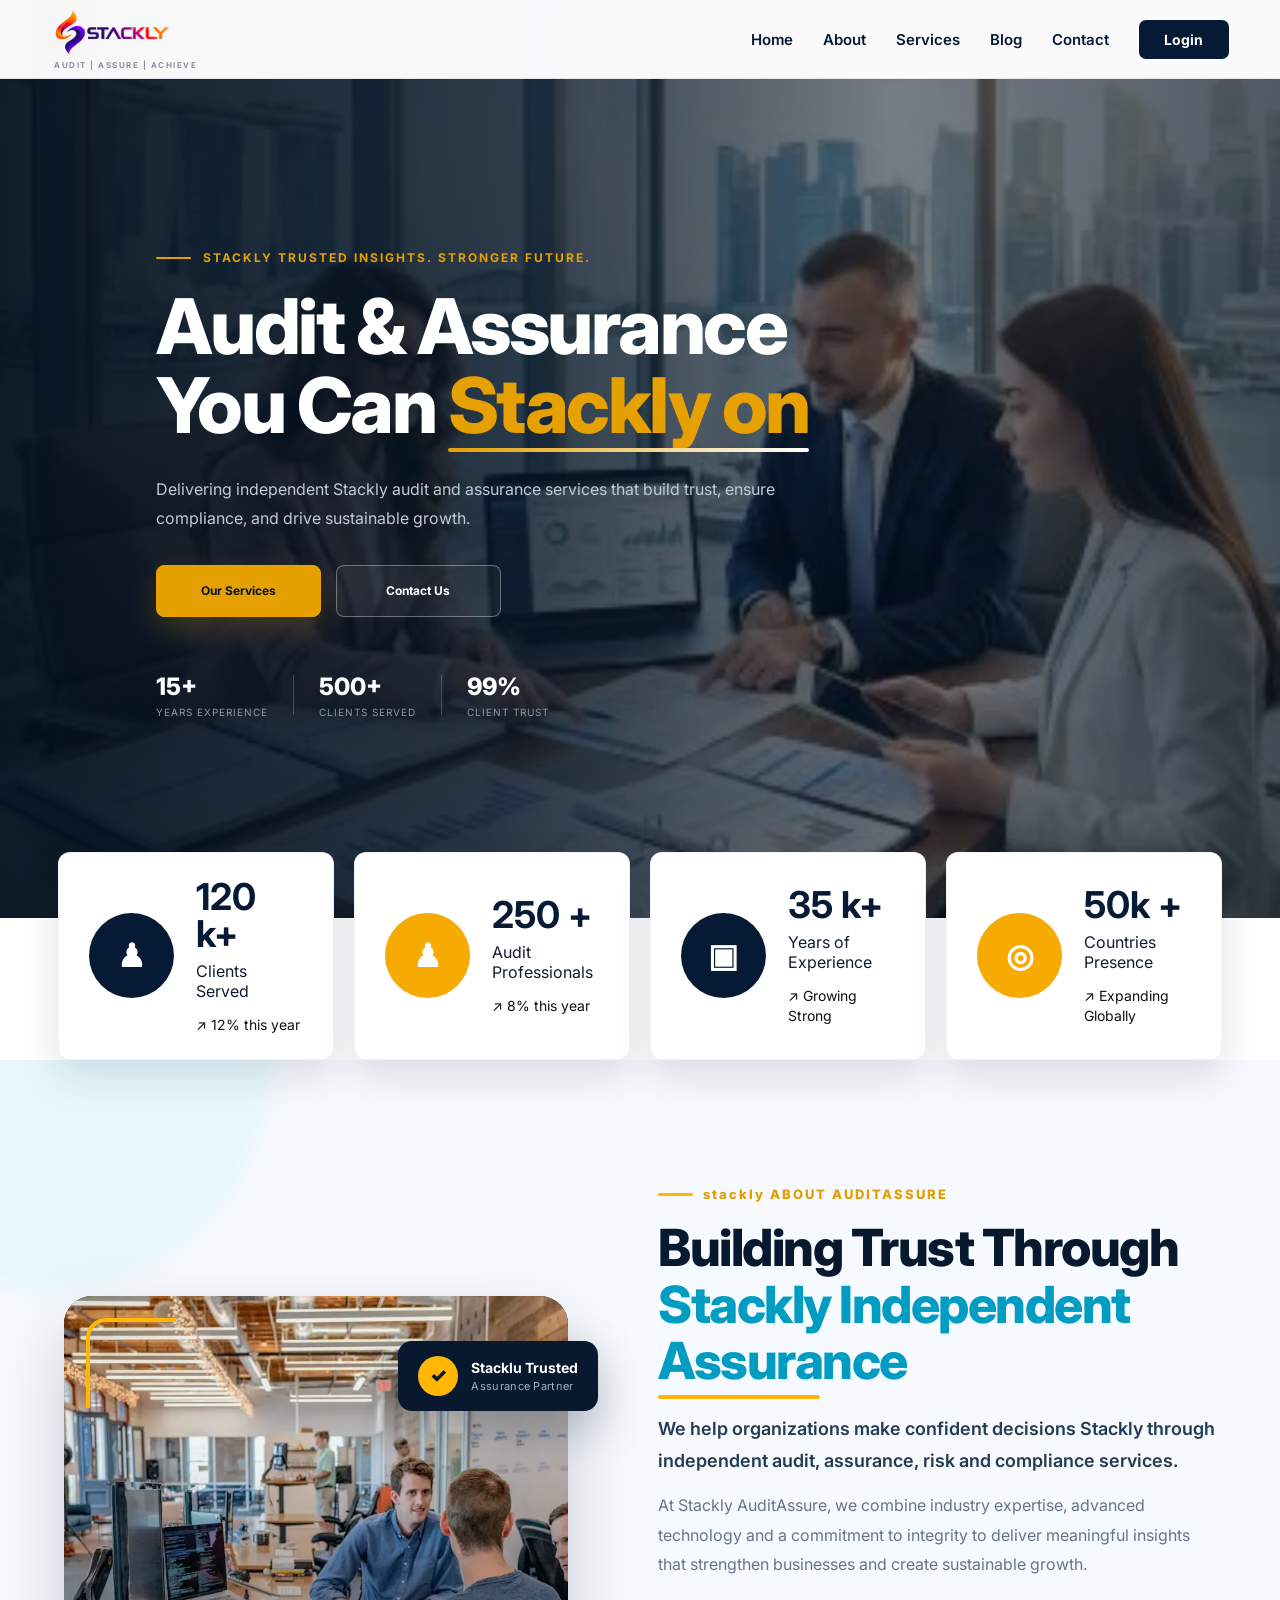
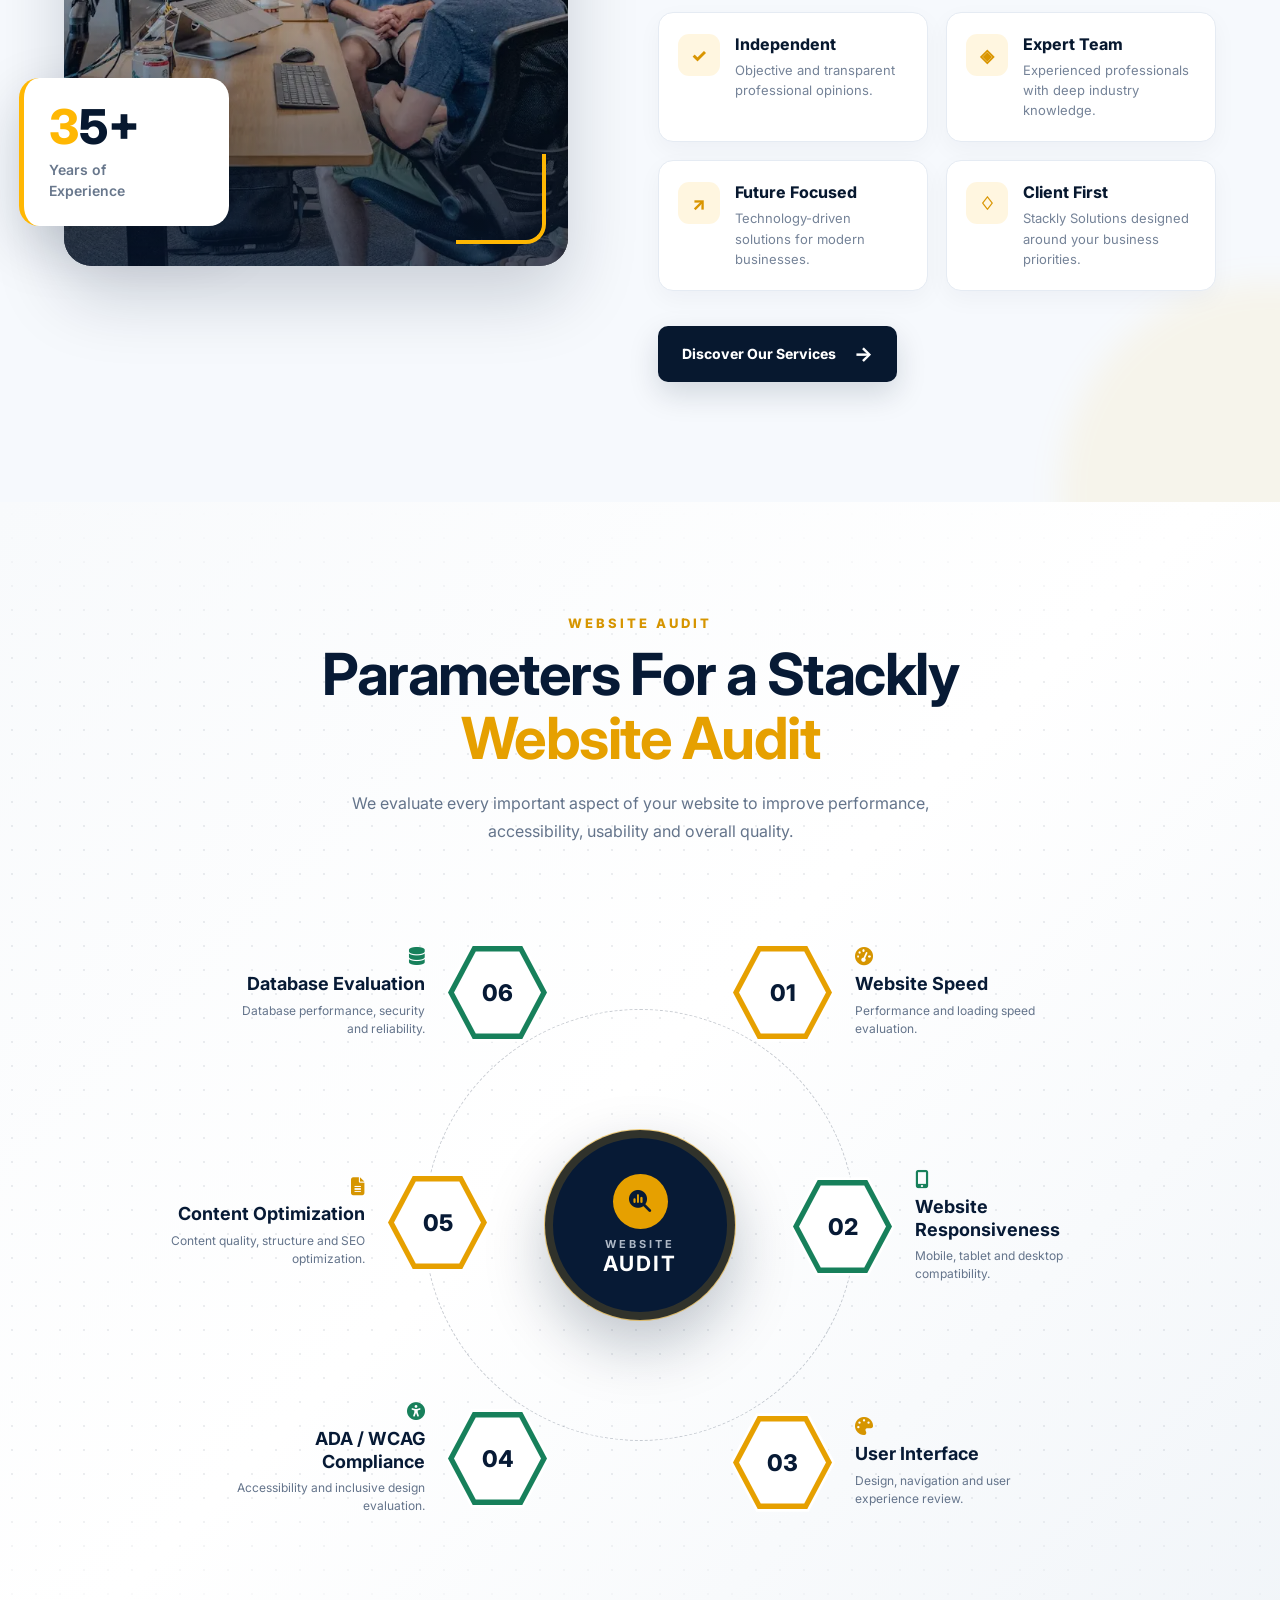
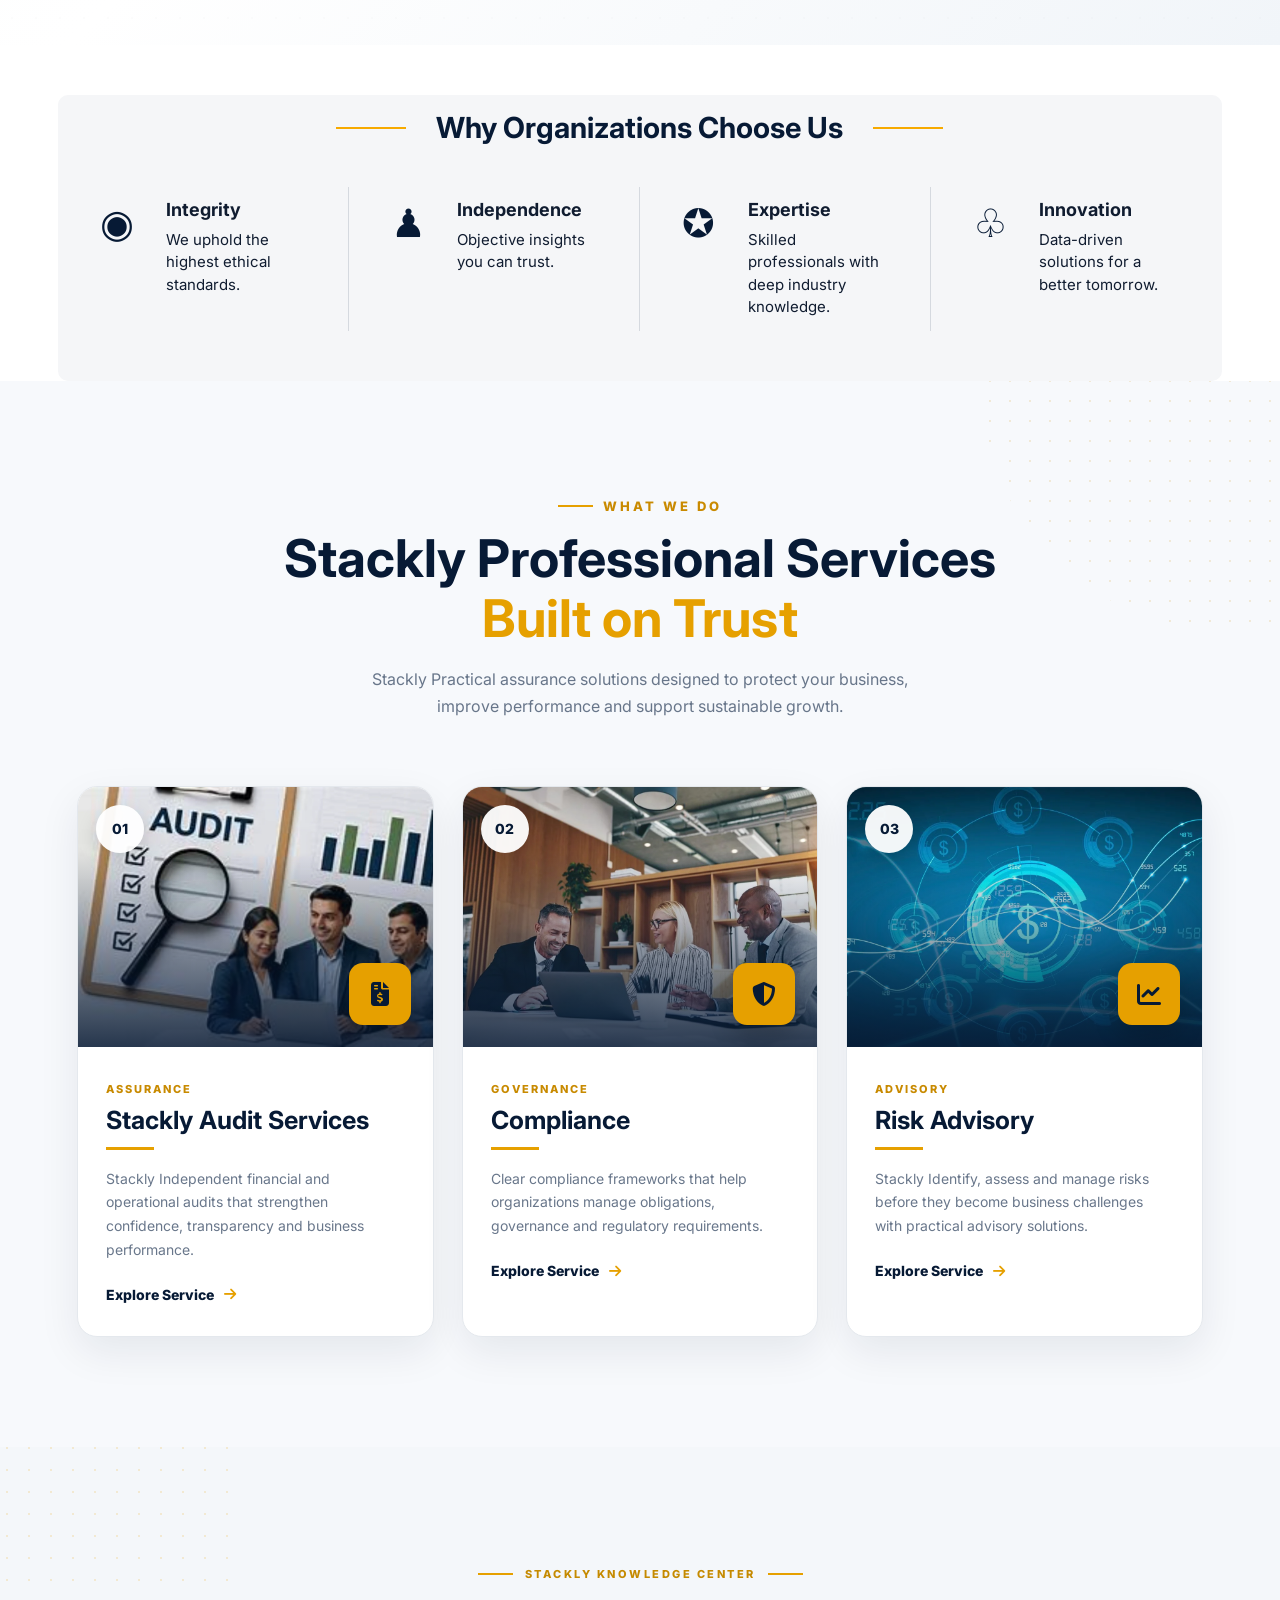
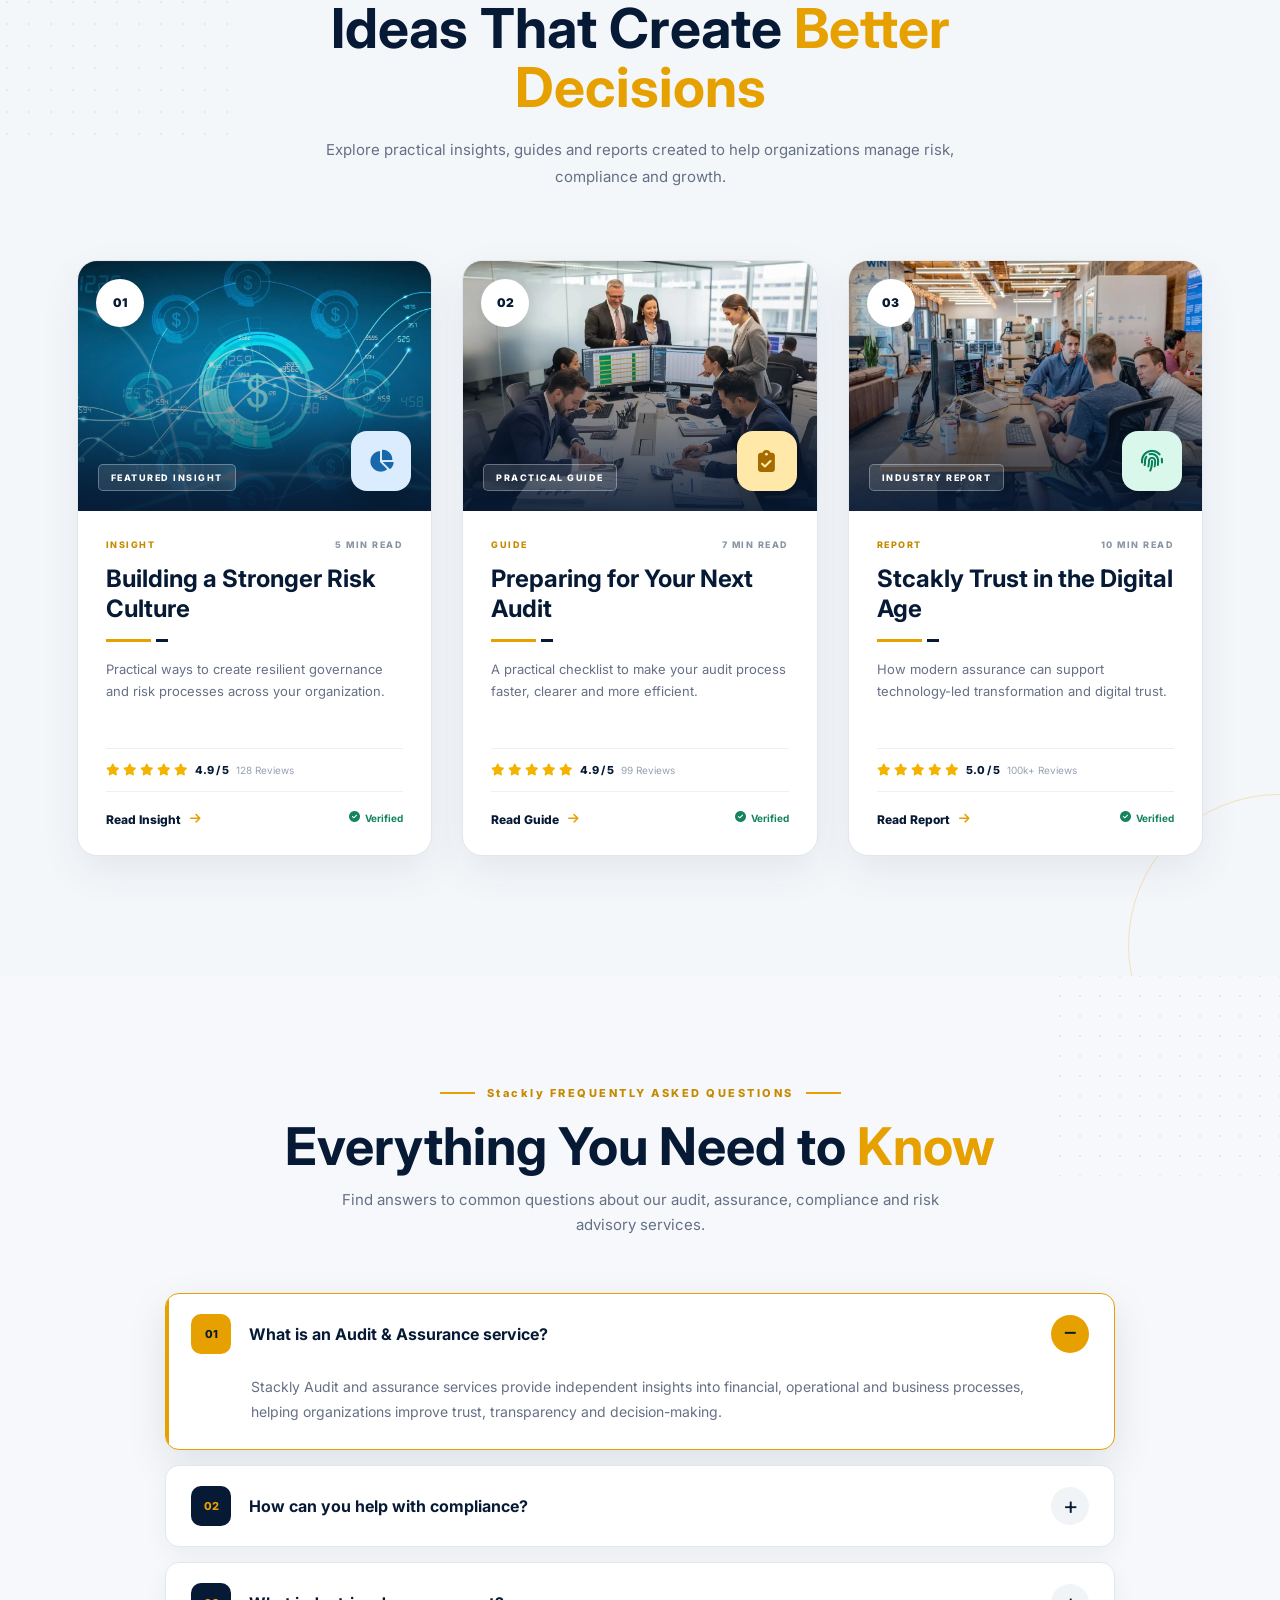
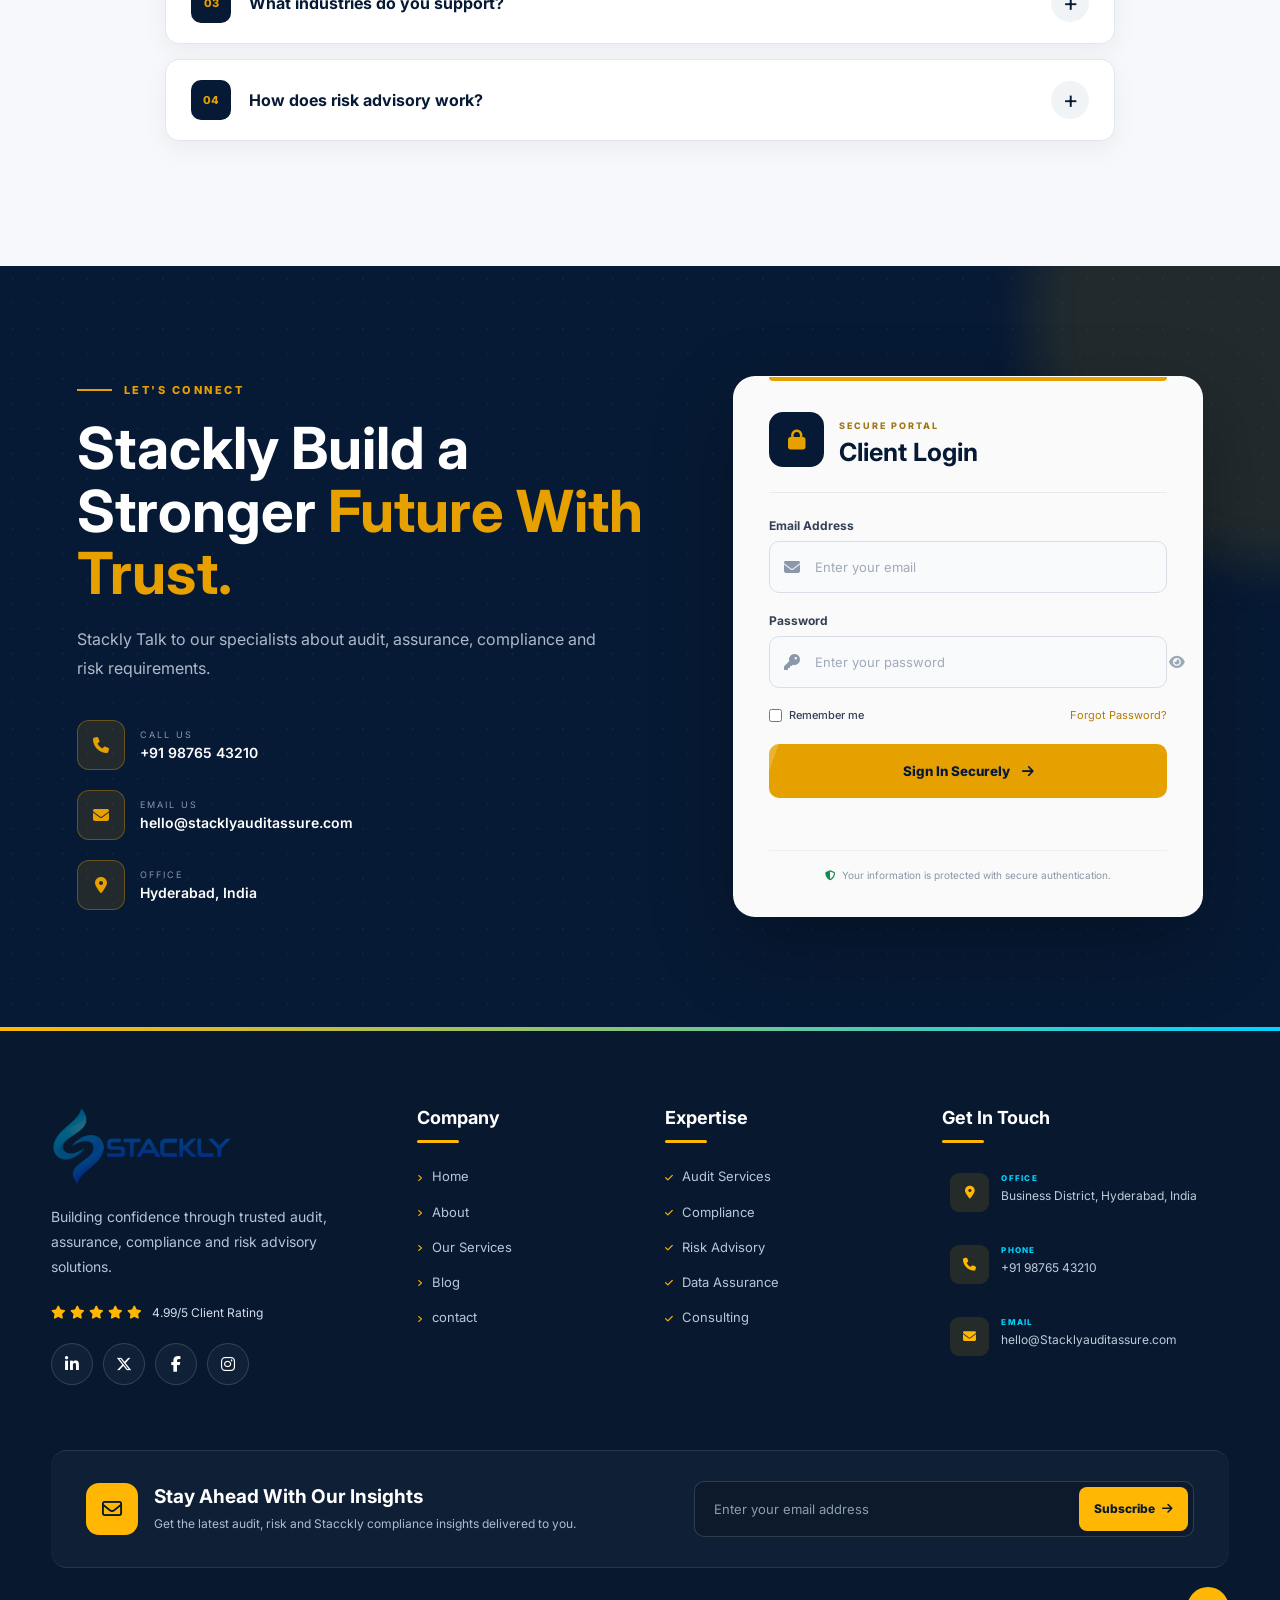
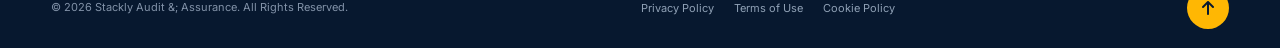
==== index.html @ 007d233b "Add files via upload" ====
<!DOCTYPE html>
<html lang="en">
<head>
    <meta charset="UTF-8">
    <meta name="viewport" content="width=device-width, initial-scale=1.0">

    <title>AuditAssure | Contact Us</title>

    <meta
        name="description"
        content="Contact AuditAssure for professional audit and assurance services."
    >

    <!-- Google Font -->
    <link
        href="https://fonts.googleapis.com/css2?family=Inter:wght@400;500;600;700;800&display=swap"
        rel="stylesheet"
    >

    <!-- Font Awesome -->
    <link
        rel="stylesheet"
        href="https://cdnjs.cloudflare.com/ajax/libs/font-awesome/6.5.2/css/all.min.css"
    >

    <!-- CSS -->
    <link rel="stylesheet" href="css/style.css">
</head>

<body>

<!-- =====================================================
     PRELOADER
====================================================== -->

<div class="preloader" id="preloader">

    <div class="loader-wrapper">

        <div class="loader-shield">

            <img
                src="./assets/img-19.webp"
                alt="AuditAssure Logo"
            >

        </div>

        <div class="loader-brand">
            Audit<span>Assure</span>
        </div>

        <div class="loader-line">
            <span></span>
        </div>

    </div>

</div>


<!-- =====================================================
     HEADER
====================================================== -->

<header class="header" id="header">

    <div class="header-container">

        <!-- LOGO -->

        <a href="index.html" class="brand">

            <img
                class="brand-logo"
                src="./assets/img-19.webp"
                alt=""
            >

            <span class="brand-tagline">
                AUDIT | ASSURE | ACHIEVE
            </span>

        </a>


        <!-- DESKTOP / MOBILE NAV -->

        <nav class="nav" id="mainNav">

            <a href="index.html" class="nav-link">
                Home
            </a>

            <a href="about.html" class="nav-link">
                About
            </a>

            <a href="services.html" class="nav-link">
                Services
            </a>

            <a href="blog.html" class="nav-link">
                Blog
            </a>

            <a href="contact.html" class="nav-link ">
                Contact
            </a>

            <a href="login.html" class="nav-btn">
                Login
            </a>

        </nav>


        <!-- MOBILE MENU BUTTON -->

        <button
            type="button"
            class="menu-btn"
            id="menuBtn"
            aria-label="Open navigation menu"
            aria-expanded="false"
        >

            <span class="menu-icon">

                <span></span>
                <span></span>
                <span></span>

            </span>

        </button>

    </div>

</header>


  <!-- =====================================================
       MAIN
  ====================================================== -->
  <main>

<!-- ===================================================
     HERO SECTION
==================================================== -->
<section class="hero" id="home">

    <!-- BACKGROUND IMAGE -->
    <img
        src="assets/img-1.webp"
        alt=""
        class="hero-background"
    >

    <!-- DARK OVERLAY -->
    <div class="hero-overlay"></div>


    <!-- HERO CONTENT -->
    <div class="hero-content reveal">

        <p class="eyebrow">
            <span class="eyebrow-line"></span>
            Stackly Trusted Insights. Stronger Future.
        </p>


        <h1>
            Audit & Assurance
            <br>
            You Can
            <span>Stackly on</span>
        </h1>


        <p class="hero-copy">
            Delivering independent Stackly audit and assurance
            services that build trust, ensure compliance,
            and drive sustainable growth.
        </p>


        <!-- BUTTONS -->
        <div class="hero-buttons">

            <a href="404.html" class="btn btn-primary">
                <span>Our Services</span>
            </a>

            <a href="404.html" class="btn btn-outline">
                <span>Contact Us</span>
            </a>

        </div>


        <!-- TRUST INFO -->
        <div class="hero-trust">

            <div class="trust-item">
                <strong>15+</strong>
                <span>Years Experience</span>
            </div>

            <div class="trust-divider"></div>

            <div class="trust-item">
                <strong>500+</strong>
                <span>Clients Served</span>
            </div>

            <div class="trust-divider"></div>

            <div class="trust-item">
                <strong>99%</strong>
                <span>Client Trust</span>
            </div>

        </div>

    </div>


    <!-- SCROLL -->
    <a
        href="404.html"
        class="hero-scroll"
        aria-label="Scroll to services"
    >
        <span></span>
        <small>SCROLL</small>
    </a>

</section>

    <!-- ===================================================
         STATS SECTION
    ==================================================== -->
    <section class="stats-wrap">

      <div class="stats-grid">


        <!-- CLIENTS -->
        <article class="stat-card reveal">

          <div class="stat-icon navy">
            ♟
          </div>

          <div>

            <h3>
              <span
                class="counter"
                data-target="120"
              >
                0
              </span>
              k+
            </h3>

            <p>
              Clients Served
            </p>

            <small>
              ↗ 12% this year
            </small>

          </div>

        </article>


        <!-- PROFESSIONALS -->
        <article class="stat-card reveal">

          <div class="stat-icon gold">
            ♟
          </div>

          <div>

            <h3>
              <span
                class="counter"
                data-target="250"
              >
               k+
              </span>
              +
            </h3>

            <p>
              Audit Professionals
            </p>

            <small>
              ↗ 8% this year
            </small>

          </div>

        </article>


        <!-- EXPERIENCE -->
        <article class="stat-card reveal">

          <div class="stat-icon navy">
            ▣
          </div>

          <div>

            <h3>
              <span
                class="counter"
                data-target="35"
              >
                0
              </span>
              k+
            </h3>

            <p>
              Years of Experience
            </p>

            <small>
              ↗ Growing Strong
            </small>

          </div>

        </article>


        <!-- COUNTRIES -->
        <article class="stat-card reveal">

          <div class="stat-icon gold">
            ◎
          </div>

          <div>

            <h3>
              <span
                class="counter"
                data-target="20k"
              >
                50k
              </span>
              +
            </h3>

            <p>
              Countries Presence
            </p>

            <small>
              ↗ Expanding Globally
            </small>

          </div>

        </article>

      </div>

    </section>


<!-- =====================================================
     ABOUT AUDITASSURE
====================================================== -->

<section class="about-section" id="about">

    <div class="about-container">

        <!-- LEFT IMAGE / VISUAL -->
        <div class="about-visual reveal-left">

            <div class="about-image-box">

                <img
                    src="./assets/img-18.webp"
                    alt="Audit and Assurance professionals"
                >

                <div class="about-image-overlay"></div>

                <span class="image-corner image-corner-one"></span>
                <span class="image-corner image-corner-two"></span>

            </div>

            <!-- EXPERIENCE CARD -->
            <div class="experience-card">

                <strong>
                    <span
                        class="counter"
                        data-target="35"
                    >0</span>+
                </strong>

                <span>
                    Years of<br>
                    Experience
                </span>

            </div>

            <!-- TRUST BADGE -->
            <div class="trust-badge">

                <span class="check-icon">✓</span>

                <div>
                    <strong>Stacklu Trusted</strong>

                    <small>
                        Assurance Partner
                    </small>
                </div>

            </div>

        </div>


        <!-- RIGHT CONTENT -->
        <div class="about-content reveal-right">

            <span class="about-label">
                 stackly ABOUT AUDITASSURE
            </span>

            <h2>
                Building Trust Through
                <span> Stackly
                    Independent Assurance</span>
            </h2>

            <p class="about-intro">
                We help organizations make confident decisions Stackly
                through independent audit, assurance, risk and
                compliance services.
            </p>

            <p>
                At Stackly AuditAssure, we combine industry expertise,
                advanced technology and a commitment to integrity
                to deliver meaningful insights that strengthen
                businesses and create sustainable growth.
            </p>


            <!-- FEATURES -->
            <div class="about-features">

                <div class="about-feature">

                    <div class="feature-icon">
                        ✓
                    </div>

                    <div>
                        <h3>Independent</h3>

                        <p>
                            Objective and transparent
                            professional opinions.
                        </p>
                    </div>

                </div>


                <div class="about-feature">

                    <div class="feature-icon">
                        ◈
                    </div>

                    <div>
                        <h3>Expert Team</h3>

                        <p>
                            Experienced professionals with
                            deep industry knowledge.
                        </p>
                    </div>

                </div>


                <div class="about-feature">

                    <div class="feature-icon">
                        ↗
                    </div>

                    <div>
                        <h3>Future Focused</h3>

                        <p>
                            Technology-driven solutions for
                            modern businesses.
                        </p>
                    </div>

                </div>


                <div class="about-feature">

                    <div class="feature-icon">
                        ♢
                    </div>

                    <div>
                        <h3>Client First</h3>

                        <p>
                             Stackly Solutions designed around your
                            business priorities.
                        </p>
                    </div>

                </div>

            </div>


            <!-- BUTTON -->
            <a
                href="404.html"
                class="about-btn"
            >
                Discover Our Services

                <span>→</span>
            </a>

        </div>

    </div>

</section>
<!-- =====================================================
     WEBSITE AUDIT PARAMETERS
===================================================== -->

<section class="audit-parameters" id="audit-parameters">

    <!-- Dot Background -->
    <div class="dot-background"></div>

    <div class="audit-container">

        <!-- SECTION TITLE -->
        <div class="audit-heading">
            <span>WEBSITE AUDIT</span>

            <h2>
                Parameters For a Stackly
                <strong>Website Audit</strong>
            </h2>

            <p>
                We evaluate every important aspect of your
                website to improve performance, accessibility,
                usability and overall quality.
            </p>
        </div>


        <!-- AUDIT DIAGRAM -->
        <div class="audit-diagram">

            <!-- CENTER -->
            <div class="audit-center">

                <div class="center-icon">
                    <i class="fa-solid fa-magnifying-glass-chart"></i>
                </div>

                <span>WEBSITE</span>
                <strong>AUDIT</strong>

            </div>


            <!-- 01 -->
            <div class="audit-item item-1">

                <div class="hex-card">
                    <span>01</span>
                </div>

                <div class="audit-text">
                    <i class="fa-solid fa-gauge-high"></i>

                    <h3>Website Speed</h3>

                    <p>
                        Performance and loading
                        speed evaluation.
                    </p>
                </div>

            </div>


            <!-- 02 -->
            <div class="audit-item item-2">

                <div class="hex-card">
                    <span>02</span>
                </div>

                <div class="audit-text">
                    <i class="fa-solid fa-mobile-screen-button"></i>

                    <h3>Website Responsiveness</h3>

                    <p>
                        Mobile, tablet and desktop
                        compatibility.
                    </p>
                </div>

            </div>


            <!-- 03 -->
            <div class="audit-item item-3">

                <div class="hex-card">
                    <span>03</span>
                </div>

                <div class="audit-text">
                    <i class="fa-solid fa-palette"></i>

                    <h3>User Interface</h3>

                    <p>
                        Design, navigation and
                        user experience review.
                    </p>
                </div>

            </div>


            <!-- 04 -->
            <div class="audit-item item-4">

                <div class="hex-card">
                    <span>04</span>
                </div>

                <div class="audit-text">
                    <i class="fa-solid fa-universal-access"></i>

                    <h3>ADA / WCAG Compliance</h3>

                    <p>
                        Accessibility and inclusive
                        design evaluation.
                    </p>
                </div>

            </div>


            <!-- 05 -->
            <div class="audit-item item-5">

                <div class="hex-card">
                    <span>05</span>
                </div>

                <div class="audit-text">
                    <i class="fa-solid fa-file-lines"></i>

                    <h3>Content Optimization</h3>

                    <p>
                        Content quality, structure
                        and SEO optimization.
                    </p>
                </div>

            </div>


            <!-- 06 -->
            <div class="audit-item item-6">

                <div class="hex-card">
                    <span>06</span>
                </div>

                <div class="audit-text">
                    <i class="fa-solid fa-database"></i>

                    <h3>Database Evaluation</h3>

                    <p>
                        Database performance,
                        security and reliability.
                    </p>
                </div>

            </div>

        </div>

    </div>

</section>


    <!-- ===================================================
         WHY CHOOSE US
    ==================================================== -->
    <section
      class="why-section"
      id="about"
    >

      <div class="section-heading reveal">

        <span></span>

        <h2>
          Why Organizations Choose Us
        </h2>

        <span></span>

      </div>


      <div class="why-grid">


        <!-- INTEGRITY -->
        <article class="why-card reveal">

          <div class="why-icon">
            ◉
          </div>

          <div>

            <h3>
              Integrity
            </h3>

            <p>
              We uphold the highest ethical standards.
            </p>

          </div>

        </article>


        <!-- INDEPENDENCE -->
        <article class="why-card reveal">

          <div class="why-icon">
            ♟
          </div>

          <div>

            <h3>
              Independence
            </h3>

            <p>
              Objective insights you can trust.
            </p>

          </div>

        </article>


        <!-- EXPERTISE -->
        <article class="why-card reveal">

          <div class="why-icon">
            ✪
          </div>

          <div>

            <h3>
              Expertise
            </h3>

            <p>
              Skilled professionals with deep
              industry knowledge.
            </p>

          </div>

        </article>


        <!-- INNOVATION -->
        <article class="why-card reveal">

          <div class="why-icon">
            ♧
          </div>

          <div>

            <h3>
              Innovation
            </h3>

            <p>
              Data-driven solutions for a better tomorrow.
            </p>

          </div>

        </article>

      </div>

    </section>

<!-- ===================================================
     SERVICES
==================================================== -->

<section class="services-section" id="services">

    <div class="section-title reveal">

        <p class="eyebrow dark">
            <span></span> WHAT WE DO
        </p>

        <h2>
           Stackly Professional Services
            <strong>Built on Trust</strong>
        </h2>

        <p>
             Stackly Practical assurance solutions designed to
            protect your business, improve performance
            and support sustainable growth.
        </p>

    </div>


    <!-- SERVICE CARDS -->

    <div class="service-grid">


        <!-- =========================================
             SERVICE 01
        ========================================== -->

        <article class="service-card service-card-one reveal">

            <div class="service-image">

                <img
                    src="./assets/img-12.webp"
                    alt="Audit Services"
                >

                <div class="service-overlay"></div>

                <span class="service-number">
                    01
                </span>

                <div class="service-icon">
                    <i class="fa-solid fa-file-invoice-dollar"></i>
                </div>

            </div>


            <div class="service-content">

                <span class="service-label">
                    ASSURANCE
                </span>

                <h3>
                    Stackly Audit Services
                </h3>

                <div class="gold-line"></div>

                <p>
                     Stackly Independent financial and operational
                    audits that strengthen confidence,
                    transparency and business performance.
                </p>

                <a href="404.html" class="service-link">
                    Explore Service
                    <i class="fa-solid fa-arrow-right"></i>
                </a>

            </div>

        </article>



        <!-- =========================================
             SERVICE 02
        ========================================== -->

        <article class="service-card service-card-two reveal">

            <div class="service-image">

                <img
                    src="./assets/img-9.webp"
                    alt="Compliance Services"
                >

                <div class="service-overlay"></div>

                <span class="service-number">
                    02
                </span>

                <div class="service-icon">
                    <i class="fa-solid fa-shield-halved"></i>
                </div>

            </div>


            <div class="service-content">

                <span class="service-label">
                    GOVERNANCE
                </span>

                <h3>
                    Compliance
                </h3>

                <div class="gold-line"></div>

                <p>
                    Clear compliance frameworks that help
                    organizations manage obligations,
                    governance and regulatory requirements.
                </p>

                <a href="404.html" class="service-link">
                    Explore Service
                    <i class="fa-solid fa-arrow-right"></i>
                </a>

            </div>

        </article>



        <!-- =========================================
             SERVICE 03
        ========================================== -->

        <article class="service-card service-card-three reveal">

            <div class="service-image">

                <img
                    src="./assets/img-10.webp"
                    alt="Risk Advisory"
                >

                <div class="service-overlay"></div>

                <span class="service-number">
                    03
                </span>

                <div class="service-icon">
                    <i class="fa-solid fa-chart-line"></i>
                </div>

            </div>


            <div class="service-content">

                <span class="service-label">
                    ADVISORY
                </span>

                <h3>
                    Risk Advisory
                </h3>

                <div class="gold-line"></div>

                <p>
                     Stackly Identify, assess and manage risks before
                    they become business challenges with
                    practical advisory solutions.
                </p>

                <a href="404.html" class="service-link">
                    Explore Service
                    <i class="fa-solid fa-arrow-right"></i>
                </a>

            </div>

        </article>

    </div>

</section>


<!-- ===================================================
     RESOURCES / INSIGHTS
==================================================== -->

<section class="resources-modern" id="resources">

    <!-- SECTION HEADING -->

    <div class="resources-heading reveal">

        <div class="heading-label">
            <span></span>
            STACKLY KNOWLEDGE CENTER
            <span></span>
        </div>

        <h2>
            Ideas That Create
            <strong>Better Decisions</strong>
        </h2>

        <p>
            Explore practical insights, guides and reports
            created to help organizations manage risk,
            compliance and growth.
        </p>

    </div>


    <!-- =================================================
         RESOURCE CARDS
    ================================================= -->

    <div class="resource-modern-grid">


        <!-- =================================================
             CARD 01
        ================================================= -->

        <article class="resource-modern-card resource-card-one reveal">

            <div class="resource-image">

                <img
                    src="./assets/img-10.webp"
                    alt="Risk Culture"
                >

                <div class="resource-overlay"></div>

                <div class="resource-number">
                    01
                </div>

                <div class="resource-icon icon-blue">
                    <i class="fa-solid fa-chart-pie"></i>
                </div>

                <div class="image-label">
                    FEATURED INSIGHT
                </div>

            </div>


            <div class="resource-body">

                <div class="resource-meta">

                    <span class="resource-type">
                        INSIGHT
                    </span>

                    <span>
                        5 MIN READ
                    </span>

                </div>


                <h3>
                    Building a Stronger
                    Risk Culture
                </h3>


                <div class="resource-line"></div>


                <p>
                    Practical ways to create resilient
                    governance and risk processes
                    across your organization.
                </p>


                <!-- REVIEW -->

                <div class="resource-review">

                    <div class="stars">

                        <i class="fa-solid fa-star"></i>
                        <i class="fa-solid fa-star"></i>
                        <i class="fa-solid fa-star"></i>
                        <i class="fa-solid fa-star"></i>
                        <i class="fa-solid fa-star"></i>

                    </div>

                    <span>
                        4.9 / 5
                    </span>

                    <small>
                        128 Reviews
                    </small>

                </div>


                <div class="resource-footer">

                    <a href="404.html">
                        Read Insight

                        <i class="fa-solid fa-arrow-right"></i>
                    </a>

                    <span class="verified">
                        <i class="fa-solid fa-circle-check"></i>
                        Verified
                    </span>

                </div>

            </div>

        </article>



        <!-- =================================================
             CARD 02
        ================================================= -->

        <article class="resource-modern-card resource-card-two reveal">

            <div class="resource-image">

                <img
                    src="./assets/img-11.webp"
                    alt="Preparing for Audit"
                >

                <div class="resource-overlay"></div>

                <div class="resource-number">
                    02
                </div>

                <div class="resource-icon icon-gold">
                    <i class="fa-solid fa-clipboard-check"></i>
                </div>

                <div class="image-label">
                    PRACTICAL GUIDE
                </div>

            </div>


            <div class="resource-body">

                <div class="resource-meta">

                    <span class="resource-type">
                        GUIDE
                    </span>

                    <span>
                        7 MIN READ
                    </span>

                </div>


                <h3>
                    Preparing for
                    Your Next Audit
                </h3>


                <div class="resource-line"></div>


                <p>
                    A practical checklist to make your
                    audit process faster, clearer and
                    more efficient.
                </p>


                <!-- REVIEW -->

                <div class="resource-review">

                    <div class="stars">

                        <i class="fa-solid fa-star"></i>
                        <i class="fa-solid fa-star"></i>
                        <i class="fa-solid fa-star"></i>
                        <i class="fa-solid fa-star"></i>
                        <i class="fa-solid fa-star"></i>

                    </div>

                    <span>
                        4.9 / 5
                    </span>

                    <small>
                        99 Reviews
                    </small>

                </div>


                <div class="resource-footer">

                    <a href="404.html">
                        Read Guide

                        <i class="fa-solid fa-arrow-right"></i>
                    </a>

                    <span class="verified">
                        <i class="fa-solid fa-circle-check"></i>
                        Verified
                    </span>

                </div>

            </div>

        </article>



        <!-- =================================================
             CARD 03
        ================================================= -->

        <article class="resource-modern-card resource-card-three reveal">

            <div class="resource-image">

                <img
                    src="./assets/img-18.webp"
                    alt="Digital Trust"
                >

                <div class="resource-overlay"></div>

                <div class="resource-number">
                    03
                </div>

                <div class="resource-icon icon-green">
                    <i class="fa-solid fa-fingerprint"></i>
                </div>

                <div class="image-label">
                    INDUSTRY REPORT
                </div>

            </div>


            <div class="resource-body">

                <div class="resource-meta">

                    <span class="resource-type">
                        REPORT
                    </span>

                    <span>
                        10 MIN READ
                    </span>

                </div>


                <h3>
                     Stcakly Trust in the
                    Digital Age
                </h3>


                <div class="resource-line"></div>


                <p>
                    How modern assurance can support
                    technology-led transformation and
                    digital trust.
                </p>


                <!-- REVIEW -->

                <div class="resource-review">

                    <div class="stars">

                        <i class="fa-solid fa-star"></i>
                        <i class="fa-solid fa-star"></i>
                        <i class="fa-solid fa-star"></i>
                        <i class="fa-solid fa-star"></i>
                        <i class="fa-solid fa-star"></i>

                    </div>

                    <span>
                        5.0 / 5
                    </span>

                    <small>
                        100k+ Reviews
                    </small>

                </div>


                <div class="resource-footer">

                    <a href="404.html">
                        Read Report

                        <i class="fa-solid fa-arrow-right"></i>
                    </a>

                    <span class="verified">
                        <i class="fa-solid fa-circle-check"></i>
                        Verified
                    </span>

                </div>

            </div>

        </article>


    </div>

</section>

<!-- =========================================
     FAQ / HEADING + -
========================================= -->

<section class="audit-faq" id="faq">

    <div class="faq-heading">

        <div class="heading-label">
            <span></span>
            Stackly  FREQUENTLY ASKED QUESTIONS
            <span></span>
        </div>

        <h2>
            Everything You Need to
            <strong>Know</strong>
        </h2>

        <p>
            Find answers to common questions about
            our audit, assurance, compliance and
            risk advisory services.
        </p>

    </div>


    <div class="faq-container">


        <!-- FAQ 01 -->

        <div class="faq-item active">

            <button class="faq-question">

                <div class="faq-title">

                    <span class="faq-number">
                        01
                    </span>

                    <span>
                        What is an Audit & Assurance service?
                    </span>

                </div>

                <span class="faq-icon">
                    −
                </span>

            </button>


            <div class="faq-answer">

                <p>
                     Stackly Audit and assurance services provide
                    independent insights into financial,
                    operational and business processes,
                    helping organizations improve trust,
                    transparency and decision-making.
                </p>

            </div>

        </div>



        <!-- FAQ 02 -->

        <div class="faq-item">

            <button class="faq-question">

                <div class="faq-title">

                    <span class="faq-number">
                        02
                    </span>

                    <span>
                        How can you help with compliance?
                    </span>

                </div>

                <span class="faq-icon">
                    +
                </span>

            </button>


            <div class="faq-answer">

                <p>
                    We help organizations understand
                    regulatory requirements, identify
                    compliance gaps and establish practical
                    frameworks to manage obligations.
                </p>

            </div>

        </div>



        <!-- FAQ 03 -->

        <div class="faq-item">

            <button class="faq-question">

                <div class="faq-title">

                    <span class="faq-number">
                        03
                    </span>

                    <span>
                        What industries do you support?
                    </span>

                </div>

                <span class="faq-icon">
                    +
                </span>

            </button>


            <div class="faq-answer">

                <p>
                    Our experience covers banking,
                    technology, healthcare, manufacturing,
                    retail, energy and other growing
                    business sectors.
                </p>

            </div>

        </div>



        <!-- FAQ 04 -->

        <div class="faq-item">

            <button class="faq-question">

                <div class="faq-title">

                    <span class="faq-number">
                        04
                    </span>

                    <span>
                        How does risk advisory work?
                    </span>

                </div>

                <span class="faq-icon">
                    +
                </span>

            </button>


            <div class="faq-answer">

                <p>
                    Stackly  We identify potential risks, evaluate
                    their impact and recommend practical
                    controls and strategies to help your
                    organization manage them effectively.
                </p>

            </div>

        </div>


    </div>

</section>


<!-- ===================================================
     CONTACT + LOGIN
==================================================== -->

<section class="trust-contact" id="contact">

    <div class="contact-background"></div>

    <div class="contact-wrapper">


        <!-- =========================================
             LEFT CONTACT COLUMN
        ========================================== -->

        <div class="contact-column reveal">

            <div class="heading-label light">
                <span></span>
                LET'S CONNECT
            </div>

            <h2>
               Stackly  Build a Stronger
                <strong>Future With Trust.</strong>
            </h2>

            <p>
                 Stackly Talk to our specialists about audit,
                assurance, compliance and risk
                requirements.
            </p>


            <!-- CONTACT INFO -->

            <div class="contact-details">


                <div class="contact-detail">

                    <div class="detail-icon">
                        <i class="fa-solid fa-phone"></i>
                    </div>

                    <div>
                        <small>CALL US</small>
                        <h4>+91 98765 43210</h4>
                    </div>

                </div>


                <div class="contact-detail">

                    <div class="detail-icon">
                        <i class="fa-solid fa-envelope"></i>
                    </div>

                    <div>
                        <small>EMAIL US</small>
                        <h4>hello@stacklyauditassure.com</h4>
                    </div>

                </div>


                <div class="contact-detail">

                    <div class="detail-icon">
                        <i class="fa-solid fa-location-dot"></i>
                    </div>

                    <div>
                        <small>OFFICE</small>
                        <h4>Hyderabad, India</h4>
                    </div>

                </div>

            </div>

        </div>



        <!-- =========================================
             LOGIN COLUMN
        ========================================== -->

        <div class="login-column reveal">

            <div class="login-top">

                <div class="secure-icon">
                    <i class="fa-solid fa-lock"></i>
                </div>

                <div>
                    <span>SECURE PORTAL</span>

                    <h3>
                        Client Login
                    </h3>
                </div>

            </div>


            <div class="login-line"></div>


            <form id="loginForm"
                  class="modern-login-form">


                <label>
                    Email Address
                </label>

                <div class="input-box">

                    <i class="fa-solid fa-envelope"></i>

                    <input
                        type="email"
                        id="email"
                        placeholder="Enter your email"
                        required
                    >

                </div>


                <label>
                    Password
                </label>
                    <div class="input-box">

    <i class="fa-solid fa-key"></i>

    <input
        type="password"
        id="password"
        name="password"
        placeholder="Enter your password"
        required
    >

    <button
        type="button"
        class="password-toggle"
        id="passwordToggle"
        aria-label="Show password"
    >
        <i class="fa-solid fa-eye"></i>
    </button>

                </div>


                <div class="login-options">

                    <label class="remember">

                        <input
                            type="checkbox"
                        >

                        <span>
                            Remember me
                        </span>

                    </label>

                    <a href="404.html">
                        Forgot Password?
                    </a>

                </div>
<button
    type="button"
    class="login-submit"
    onclick="window.location.href='404.html'"
>
    <span>
        Sign In Securely
    </span>

    <i class="fa-solid fa-arrow-right"></i>
</button>


                <p
                    id="loginMessage"
                    class="login-message"
                ></p>


            </form>


            <div class="login-security">

                <i class="fa-solid fa-shield-halved"></i>

                Your information is protected
                with secure authentication.

            </div>

        </div>

    </div>

</section>

  </main>
  

<!-- =====================================================
     PROFESSIONAL FOOTER
===================================================== -->

<footer class="audit-footer">

    <!-- Animated Top Line -->
    <div class="footer-top-line"></div>


    <!-- =================================================
         MAIN FOOTER
    ================================================= -->

    <div class="footer-container">


        <!-- =================================================
             BRAND COLUMN
        ================================================= -->

        <div class="footer-brand">

               <a href="index.html" class="brand">

        <img
            class="brand-logo"
            src="./assets/img-20.webp"
            alt="AuditAssure Logo"
        >

    </a>


            <p>
                Building confidence through trusted audit,
                assurance, compliance and risk advisory
                solutions.
            </p>


            <!-- Rating -->

            <div class="footer-rating">

                <div class="footer-stars">

                    <i class="fa-solid fa-star"></i>
                    <i class="fa-solid fa-star"></i>
                    <i class="fa-solid fa-star"></i>
                    <i class="fa-solid fa-star"></i>
                    <i class="fa-solid fa-star"></i>

                </div>

                <span>
                    4.99/5 Client Rating
                </span>

            </div>


            <!-- Social Icons -->

            <div class="footer-social">

                <a href="404.html" aria-label="LinkedIn">
                    <i class="fa-brands fa-linkedin-in"></i>
                </a>

                <a href="404.html" aria-label="X">
                    <i class="fa-brands fa-x-twitter"></i>
                </a>

                <a href="404.html" aria-label="Facebook">
                    <i class="fa-brands fa-facebook-f"></i>
                </a>

                <a href="404.html" aria-label="Instagram">
                    <i class="fa-brands fa-instagram"></i>
                </a>

            </div>

        </div>



        <!-- =================================================
             COMPANY
        ================================================= -->

        <div class="footer-column">

            <h2>
                Company
            </h2>

            <span class="footer-heading-line"></span>


            <ul>

                <li>
                    <a href="index.html">
                        <i class="fa-solid fa-angle-right"></i>
                        <span>Home</span>
                    </a>
                </li>

                <li>
                    <a href="about.html">
                        <i class="fa-solid fa-angle-right"></i>
                        <span>About </span>
                    </a>
                </li>

                <li>
                    <a href="services.html">
                        <i class="fa-solid fa-angle-right"></i>
                        <span>Our Services</span>
                    </a>
                </li>

                

                <li>
                    <a href="blog.html">
                        <i class="fa-solid fa-angle-right"></i>
                        <span>Blog</span>
                    </a>
                </li>

                 <li>
                    <a href="contact.html">
                        <i class="fa-solid fa-angle-right"></i>
                        <span>contact</span>
                    </a>
                </li>




            </ul>

        </div>



        <!-- =================================================
             EXPERTISE
        ================================================= -->

        <div class="footer-column">

            <h2>
                Expertise
            </h2>

            <span class="footer-heading-line"></span>


            <ul>

                <li>
                    <a href="services.html#audit">
                        <i class="fa-solid fa-check"></i>
                        <span>Audit Services</span>
                    </a>
                </li>

                <li>
                    <a href="about.html">
                        <i class="fa-solid fa-check"></i>
                        <span>Compliance</span>
                    </a>
                </li>

                <li>
                    <a href="services.html">
                        <i class="fa-solid fa-check"></i>
                        <span>Risk Advisory</span>
                    </a>
                </li>

                <li>
                    <a href="404.html">
                        <i class="fa-solid fa-check"></i>
                        <span>Data Assurance</span>
                    </a>
                </li>

                <li>
                    <a href="contact.html">
                        <i class="fa-solid fa-check"></i>
                        <span>Consulting</span>
                    </a>
                </li>

            </ul>

        </div>



        <!-- =================================================
             CONTACT
        ================================================= -->

        <div class="footer-column footer-contact">

            <h2>
                Get In Touch
            </h2>

            <span class="footer-heading-line"></span>


            <!-- Location -->

            <div class="footer-contact-item">

                <div class="contact-icon">

                    <i class="fa-solid fa-location-dot"></i>

                </div>

                <div>

                    <small>
                        OFFICE
                    </small>

                    <p>
                        Business District,
                        Hyderabad, India
                    </p>

                </div>

            </div>


            <!-- Phone -->

            <div class="footer-contact-item">

                <div class="contact-icon">

                    <i class="fa-solid fa-phone"></i>

                </div>

                <div>

                    <small>
                        PHONE
                    </small>

                    <p>
                        +91 98765 43210
                    </p>

                </div>

            </div>


            <!-- Email -->

            <div class="footer-contact-item">

                <div class="contact-icon">

                    <i class="fa-solid fa-envelope"></i>

                </div>

                <div>

                    <small>
                        EMAIL
                    </small>

                    <p>
                        hello@Stacklyauditassure.com
                    </p>

                </div>

            </div>

        </div>

    </div>



    <!-- =================================================
         NEWSLETTER
    ================================================= -->

    <div class="footer-newsletter">


        <div class="newsletter-content">

            <div class="newsletter-icon">

                <i class="fa-regular fa-envelope"></i>

            </div>


            <div>

                <h2>
                    Stay Ahead With Our Insights
                </h2>

                <p>
                    Get the latest audit, risk and Stacckly
                    compliance insights delivered to you.
                </p>

            </div>

        </div>


        <form
            class="newsletter-form"
            id="newsletterForm"
        >

            <input
                type="email"
                id="newsletterEmail"
                placeholder="Enter your email address"
                required
            >

         <button
    type="button"
    onclick="window.location.href='404.html'"
>
    Subscribe
    <i class="fa-solid fa-arrow-right"></i>
</button>

        </form>

    </div>



    <!-- =================================================
         FOOTER BOTTOM
    ================================================= -->

    <div class="footer-bottom">


        <p>
            © 2026 Stackly Audit &; Assurance.
            All Rights Reserved.
        </p>


        <div class="footer-bottom-links">

            <a href="404.html">
                Privacy Policy
            </a>

            <a href="404.html">
                Terms of Use
            </a>

            <a href="404.html">
                Cookie Policy
            </a>

        </div>


        <a
            href="#home"
            class="back-top"
            aria-label="Back to top"
        >

            <i class="fa-solid fa-arrow-up"></i>

        </a>

    </div>

</footer>

  <!-- =====================================================
       JAVASCRIPT
  ====================================================== -->
  <script src="./javascript/script.js"></script>

</body>
</html>
---- css/style.css ----
/* =========================================================
   ROOT
========================================================= */

:root {

    --navy: #071a35;
    --navy-2: #0c294d;

    --gold: #f7aa00;
    --gold-2: #ffc33b;

    --gold-light: #ffc33b;

    --white: #ffffff;

    --light: #f5f7fa;

    --text: #101c30;

    --muted: #667085;

    --border: #e1e7ef;

    --green: #159447;

    --danger: #d62828;

    --shadow:
        0 16px 40px rgba(7, 26, 53, 0.12);

    --radius: 14px;

}


/* =========================================================
   RESET
========================================================= */

* {

    margin: 0;

    padding: 0;

    box-sizing: border-box;

}


html {

    scroll-behavior: smooth;

    scroll-padding-top: 80px;

}


body {

    font-family: "Inter", sans-serif;

    color: var(--text);

    background: #ffffff;

    overflow-x: hidden;

}


body.menu-open {

    overflow: hidden;

}


a {

    color: inherit;

    text-decoration: none;

}


button,
input,
select,
textarea {

    font-family: inherit;

}


img {

    max-width: 100%;

}


.container {

    width: min(1200px, 92%);

    margin: auto;

}


/* =========================================================
   PRELOADER
========================================================= */

.preloader {

    position: fixed;

    inset: 0;

    width: 100%;

    height: 100vh;

    display: flex;

    align-items: center;

    justify-content: center;

    background: #f7faff;

    z-index: 999999;

    opacity: 1;

    visibility: visible;

    pointer-events: all;

    transition:
        opacity .7s ease,
        visibility .7s ease;

}


.preloader.hide {

    opacity: 0;

    visibility: hidden;

    pointer-events: none;

}


.loader-wrapper {

    display: flex;

    flex-direction: column;

    align-items: center;

    justify-content: center;

    text-align: center;

}


.loader-shield {

    width: 100px;

    height: 100px;

    display: flex;

    align-items: center;

    justify-content: center;

    background: #fff;

    border-radius: 25px;

    border: 1px solid #e3e9f5;

    box-shadow:
        0 15px 40px rgba(7, 26, 53, .15),
        0 0 0 8px rgba(247, 170, 0, .06);

    overflow: hidden;

    animation: loaderFloat 2s ease-in-out infinite;

}


.loader-shield img {

    width: 82px;

    height: 82px;

    object-fit: contain;

}


.loader-brand {

    margin-top: 18px;

    margin-bottom: 24px;

    font-size: 30px;

    font-weight: 800;

    color: var(--navy);

}


.loader-brand span {

    color: var(--gold);

}


.loader-line {

    position: relative;

    width: 230px;

    height: 5px;

    border-radius: 20px;

    background: #e5eaf1;

    overflow: hidden;

}


.loader-line span {

    position: absolute;

    top: 0;

    left: -50%;

    width: 50%;

    height: 100%;

    border-radius: 20px;

    background:
        linear-gradient(
            90deg,
            var(--navy),
            var(--gold),
            var(--navy)
        );

    animation: loaderLine 1.5s ease-in-out infinite;

}


@keyframes loaderFloat {

    0%,
    100% {

        transform: translateY(0);

    }

    50% {

        transform: translateY(-8px);

    }

}


@keyframes loaderLine {

    0% {

        left: -50%;

    }

    50% {

        left: 30%;

    }

    100% {

       

    }

}


/* =========================================================
   HEADER
========================================================= */

.header {

    position: fixed;

    top: 0;

    left: 0;

    width: 100%;

    z-index: 9999;

    background:
        rgba(255,255,255,.97);

    border-bottom:
        1px solid rgba(7,26,53,.08);

    transition:
        background .3s ease,
        box-shadow .3s ease;

}


.header.scrolled {

    background:
        rgba(255,255,255,.98);

    box-shadow:
        0 8px 30px rgba(7,26,53,.10);

}


.header-container {

    width: min(1200px,92%);

    margin: auto;

    min-height: 78px;

    display: flex;

    align-items: center;

    justify-content: space-between;

}


/* =========================================================
   LOGO
========================================================= */

.brand {

    display: flex;

    flex-direction: column;

    align-items: flex-start;

    justify-content: center;

    gap: 3px;

    flex-shrink: 0;

}


.brand-logo {

    width: 145px;

    height: 48px;

    object-fit: contain;

    object-position: left center;

    display: block;

    transition:
        transform .3s ease;

}


.brand:hover .brand-logo {

    transform: scale(1.03);

}


.brand-tagline {

    margin-left: 3px;

    font-size: 8px;

    font-weight: 600;

    letter-spacing: 1.5px;

    color: #7d8798;

    white-space: nowrap;

}


/* =========================================================
   NAV
========================================================= */

.nav {

    display: flex;

    align-items: center;

    gap: 30px;

}


.nav-link {

    position: relative;

    color: var(--navy);

    font-size: 15px;

    font-weight: 600;

    padding: 10px 0;

    transition: color .3s ease;

}


.nav-link::after {

    content: "";

    position: absolute;

    left: 0;

    bottom: 2px;

    width: 0;

    height: 2px;

    background: var(--gold);

    transition: width .3s ease;

}


.nav-link:hover,
.nav-link.active {

    color: var(--gold);

}


.nav-link:hover::after,
.nav-link.active::after {

    width: 100%;

}


/* =========================================================
   LOGIN
========================================================= */

.nav-btn {

    display: inline-flex;

    align-items: center;

    justify-content: center;

    min-width: 90px;

    padding: 11px 20px;

    border-radius: 7px;

    background: var(--navy);

    color: #fff;

    font-size: 14px;

    font-weight: 700;

    transition: .3s ease;

}


.nav-btn:hover {

    background: var(--gold);

    color: var(--navy);

    transform: translateY(-2px);

    box-shadow:
        0 8px 20px rgba(247,170,0,.25);

}


/* =========================================================
   MENU BUTTON
========================================================= */

.menu-btn {

    display: none;

    width: 44px;

    height: 44px;

    border: 0;

    outline: none;

    background: transparent;

    cursor: pointer;

    align-items: center;

    justify-content: center;

    border-radius: 8px;

    position: relative;

    z-index: 10001;

}


.menu-icon {

    width: 25px;

    height: 20px;

    position: relative;

    display: flex;

    flex-direction: column;

    justify-content: space-between;

}


.menu-icon span {

    width: 100%;

    height: 2.5px;

    display: block;

    border-radius: 10px;

    background: var(--navy);

    transition:
        transform .3s ease,
        opacity .25s ease;

}


/* =========================================================
   HAMBURGER → X
========================================================= */

.menu-btn.active .menu-icon span:nth-child(1) {

    transform:
        translateY(8.7px)
        rotate(45deg);

}


.menu-btn.active .menu-icon span:nth-child(2) {

    opacity: 0;

    transform: scaleX(0);

}


.menu-btn.active .menu-icon span:nth-child(3) {

    transform:
        translateY(-8.7px)
        rotate(-45deg);

}
/* =====================================================
   HERO SECTION
===================================================== */

.hero {
    position: relative;
    width: 100%;
    min-height: 720px;

    display: flex;
    align-items: center;

    padding: 100px 7%;

    overflow: hidden;

    background: #07182f;
}


/* =====================================================
   BACKGROUND IMAGE
===================================================== */

.hero-background {
    position: absolute;
    inset: 0;

    width: 100%;
    height: 100%;

    object-fit: cover;
    object-position: center;

    z-index: 0;

    animation: backgroundZoom 12s ease-in-out infinite alternate;
}


/* =====================================================
   DARK OVERLAY
===================================================== */

.hero-overlay {
    position: absolute;
    inset: 0;

    background: rgba(7, 24, 47, 0.58);

    z-index: 1;
}


/* =====================================================
   HERO CONTENT
===================================================== */

.hero-content {
    position: relative;
    z-index: 2;

    width: 65%;
    max-width: 760px;

    animation: heroContent 0.9s ease forwards;
}


/* =====================================================
   EYEBROW
===================================================== */

.eyebrow {
    display: flex;
    align-items: center;

    gap: 12px;

    margin-bottom: 22px;

    color: #ffffff;

    font-size: 14px;
    font-weight: 600;

    letter-spacing: 1px;

    animation: fadeUp 0.8s ease 0.1s both;
}

.eyebrow-line {
    width: 40px;
    height: 2px;

    display: inline-block;

    background: #d4a72c;
}


/* =====================================================
   HEADING
===================================================== */

.hero h1 {
    margin: 0;

    color: #ffffff;

    font-size: clamp(44px, 5vw, 72px);

    line-height: 1.08;

    font-weight: 800;

    letter-spacing: -2px;

    animation: fadeUp 0.8s ease 0.2s both;
}

.hero h1 span {
    color: #d4a72c;
}


/* =====================================================
   DESCRIPTION
===================================================== */

.hero-copy {
    max-width: 620px;

    margin: 28px 0;

    color: rgba(255, 255, 255, 0.88);

    font-size: 17px;

    line-height: 1.8;

    animation: fadeUp 0.8s ease 0.3s both;
}


/* =====================================================
   BUTTONS
===================================================== */

.hero-buttons {
    display: flex;
    align-items: center;

    gap: 15px;

    margin-top: 28px;

    animation: fadeUp 0.8s ease 0.4s both;
}


.btn {
    display: inline-flex;

    align-items: center;
    justify-content: center;

    min-width: 145px;

    padding: 14px 24px;

    border-radius: 5px;

    text-decoration: none;

    font-size: 14px;
    font-weight: 700;

    transition: all 0.3s ease;
}


/* PRIMARY BUTTON */

.btn-primary {
    color: #07182f;

    background: #d4a72c;

    border: 1px solid #d4a72c;
}

.btn-primary:hover {
    background: #ffffff;

    border-color: #ffffff;

    transform: translateY(-3px);
}


/* OUTLINE BUTTON */

.btn-outline {
    color: #ffffff;

    background: transparent;

    border: 1px solid rgba(255, 255, 255, 0.8);
}

.btn-outline:hover {
    color: #07182f;

    background: #ffffff;

    border-color: #ffffff;

    transform: translateY(-3px);
}


/* =====================================================
   TRUST INFORMATION
===================================================== */

.hero-trust {
    display: flex;

    align-items: center;

    gap: 25px;

    margin-top: 45px;

    animation: fadeUp 0.8s ease 0.5s both;
}


.trust-item {
    display: flex;

    flex-direction: column;

    gap: 5px;
}


.trust-item strong {
    color: #ffffff;

    font-size: 25px;

    font-weight: 800;
}


.trust-item span {
    color: rgba(255, 255, 255, 0.72);

    font-size: 12px;

    white-space: nowrap;
}


.trust-divider {
    width: 1px;

    height: 42px;

    background: rgba(255, 255, 255, 0.35);
}


/* =====================================================
   SCROLL INDICATOR
===================================================== */

.hero-scroll {
    position: absolute;

    left: 7%;
    bottom: 30px;

    z-index: 3;

    display: flex;

    align-items: center;

    gap: 10px;

    color: #ffffff;

    text-decoration: none;

    animation: fadeUp 1s ease 0.7s both;
}


.hero-scroll span {
    position: relative;

    width: 24px;
    height: 38px;

    border: 1px solid rgba(255, 255, 255, 0.7);

    border-radius: 20px;
}


.hero-scroll span::after {
    content: "";

    position: absolute;

    top: 7px;
    left: 50%;

    width: 4px;
    height: 7px;

    border-radius: 10px;

    background: #ffffff;

    transform: translateX(-50%);

    animation: scrollDown 1.5s ease-in-out infinite;
}


.hero-scroll small {
    font-size: 10px;

    letter-spacing: 2px;
}


/* =====================================================
   ANIMATIONS
===================================================== */

@keyframes backgroundZoom {

    from {
        transform: scale(1);
    }

    to {
        transform: scale(1.06);
    }

}


@keyframes fadeUp {

    from {
        opacity: 0;

        transform: translateY(25px);
    }

    to {
        opacity: 1;

        transform: translateY(0);
    }

}


@keyframes heroContent {

    from {
        opacity: 0;

        transform: translateX(-25px);
    }

    to {
        opacity: 1;

        transform: translateX(0);
    }

}


@keyframes scrollDown {

    0% {
        transform: translate(-50%, 0);

        opacity: 1;
    }

    70% {
        transform: translate(-50%, 12px);

        opacity: 0;
    }

    100% {
        transform: translate(-50%, 0);

        opacity: 0;
    }

}


/* =====================================================
   TABLET
===================================================== */

@media (max-width: 1000px) {

    .hero {
        min-height: 680px;

        padding: 100px 5%;
    }

    .hero-content {
        width: 70%;
    }

    .hero h1 {
        font-size: 52px;
    }

    .hero-scroll {
        left: 5%;
    }

}


/* =====================================================
   MOBILE
===================================================== */

@media (max-width: 768px) {

    .hero {
        min-height: 720px;

        padding: 110px 20px 70px;

        text-align: center;
    }


    .hero-background {
        object-position: center center;
    }


    .hero-overlay {
        background: rgba(7, 24, 47, 0.62);
    }


    .hero-content {
        width: 100%;

        max-width: 650px;
    }


    .eyebrow {
        justify-content: center;

        font-size: 12px;
    }


    .hero h1 {
        font-size: 40px;

        line-height: 1.12;

        letter-spacing: -1px;
    }


    .hero-copy {
        margin: 22px auto;

        font-size: 15px;

        line-height: 1.7;
    }


    .hero-buttons {
        justify-content: center;

        flex-wrap: wrap;
    }


    .hero-trust {
        justify-content: center;

        gap: 15px;

        margin-top: 35px;
    }


    .trust-item strong {
        font-size: 20px;
    }


    .trust-item span {
        font-size: 10px;
    }


    .trust-divider {
        height: 35px;
    }


    .hero-scroll {
        display: none;
    }

}


/* =====================================================
   SMALL MOBILE
===================================================== */

@media (max-width: 480px) {

    .hero {
        min-height: 700px;

        padding: 100px 16px 60px;
    }


    .hero h1 {
        font-size: 34px;
    }


    .hero-copy {
        font-size: 14px;
    }


    .hero-buttons {
        flex-direction: column;

        width: 100%;
    }


    .btn {
        width: 100%;

        max-width: 250px;
    }


    .hero-trust {
        gap: 10px;
    }


    .trust-item strong {
        font-size: 18px;
    }


    .trust-item span {
        font-size: 9px;
    }

}

/* =========================================================
   QUICK CONTACT
========================================================= */

.quick-contact {

    position: relative;

    margin-top: -55px;

    z-index: 5;

}


.quick-grid {

    display: grid;

    grid-template-columns:
        repeat(3,1fr);

    background: white;

    border-radius: 12px;

    box-shadow:
        0 20px 55px rgba(7,24,44,.12);

    overflow: hidden;

}


.quick-card {

    min-height: 150px;

    padding: 28px;

    display: flex;

    align-items: center;

    gap: 18px;

    position: relative;

    color: var(--navy);

    border-right:
        1px solid var(--border);

    transition: .35s ease;

}


.quick-card:last-child {

    border-right: none;

}


.quick-card:hover {

    background: var(--navy);

    color: white;

}


.quick-icon {

    width: 54px;

    height: 54px;

    flex: 0 0 54px;

    display: flex;

    align-items: center;

    justify-content: center;

    border-radius: 10px;

    background: #fff5d9;

    color: var(--gold);

    font-size: 20px;

    transition: .3s ease;

}


.quick-card:hover .quick-icon {

    background: var(--gold);

    color: var(--navy);

}


.quick-info {

    min-width: 0;

}


.quick-card span {

    display: block;

    margin-bottom: 5px;

    color: var(--gold);

    font-size: 10px;

    font-weight: 800;

    letter-spacing: 1.5px;

}


.quick-card h3 {

    font-size: 15px;

    line-height: 1.4;

    overflow-wrap: anywhere;

}


.quick-card p {

    margin-top: 5px;

    color: var(--text);

    font-size: 12px;

}


.quick-card:hover p {

    color:
        rgba(255,255,255,.65);

}


.quick-card .arrow {

    margin-left: auto;

    flex-shrink: 0;

    color: var(--gold);

    transition: .3s ease;

}


.quick-card:hover .arrow {

    transform: translateX(5px);

}


/* =========================================================
   CONTACT MAIN
========================================================= */

.contact-main {

    padding: 120px 0;

    background: var(--light);

}


.contact-grid {

    display: grid;

    grid-template-columns:
        .9fr 1.1fr;

    gap: 80px;

    align-items: start;

}


.section-tag {

    display: inline-flex;

    align-items: center;

    gap: 9px;

    color: var(--gold);

    font-size: 11px;

    font-weight: 800;

    letter-spacing: 2px;

}


.section-tag::before {

    content: "";

    width: 28px;

    height: 2px;

    background: var(--gold);

}


.contact-content h2 {

    margin: 20px 0;

    font-size:
        clamp(35px,4vw,54px);

    line-height: 1.08;

    letter-spacing: -1.5px;

}


.contact-content h2 span {

    display: block;

    color: var(--gold);

}


.contact-lead {

    max-width: 550px;

    color: var(--text);

    font-size: 15px;

    line-height: 1.8;

}


/* =========================================================
   DETAILS
========================================================= */

.details-list {

    margin-top: 40px;

    display: flex;

    flex-direction: column;

    gap: 25px;

}


.detail-item {

    display: flex;

    gap: 17px;

    padding-bottom: 22px;

    border-bottom:
        1px solid var(--border);

}


.detail-icon {

    width: 48px;

    height: 48px;

    flex: 0 0 48px;

    display: flex;

    align-items: center;

    justify-content: center;

    background: var(--navy);

    color: var(--gold);

    border-radius: 8px;

}


.detail-item small {

    color: var(--gold);

    font-size: 9px;

    font-weight: 800;

    letter-spacing: 1.5px;

}


.detail-item h3 {

    margin-top: 5px;

    color: var(--navy);

    font-size: 15px;

    overflow-wrap: anywhere;

}


.detail-item p {

    margin-top: 4px;

    color: var(--text);

    font-size: 12px;

    line-height: 1.6;

}


/* =========================================================
   HOURS
========================================================= */

.hours-box {

    margin-top: 30px;

    padding: 22px;

    background: white;

    border-left:
        4px solid var(--gold);

    box-shadow:
        0 10px 30px rgba(7,24,44,.06);

}


.hours-title {

    display: flex;

    align-items: center;

    gap: 10px;

    margin-bottom: 15px;

    color: var(--navy);

    font-size: 11px;

    font-weight: 800;

}


.hours-title i {

    color: var(--gold);

}


.hours-row {

    display: flex;

    justify-content: space-between;

    gap: 20px;

    padding: 9px 0;

    border-top:
        1px solid var(--border);

    color: var(--text);

    font-size: 12px;

}


.hours-row strong {

    color: var(--navy);

    font-size: 11px;

}


.hours-row .closed {

    color: var(--danger);

}


/* =========================================================
   SOCIAL
========================================================= */

.contact-social {

    margin-top: 28px;

}


.contact-social > span {

    display: block;

    margin-bottom: 12px;

    color: var(--navy);

    font-size: 10px;

    font-weight: 800;

    letter-spacing: 1.5px;

}


.social-links {

    display: flex;

    gap: 8px;

}


.social-links a {

    width: 38px;

    height: 38px;

    display: flex;

    align-items: center;

    justify-content: center;

    background: var(--navy);

    color: white;

    border-radius: 6px;

    transition: .3s ease;

}


.social-links a:hover {

    background: var(--gold);

    color: var(--navy);

    transform: translateY(-3px);

}


/* =========================================================
   FORM
========================================================= */

.contact-form-card {

    padding: 38px;

    background: white;

    border-radius: 12px;

    box-shadow:
        0 20px 60px rgba(7,24,44,.10);

}


.form-header {

    display: flex;

    justify-content: space-between;

    align-items: center;

    gap: 20px;

}


.form-header span {

    color: var(--gold);

    font-size: 10px;

    font-weight: 800;

    letter-spacing: 1.5px;

}


.form-header h3 {

    margin-top: 8px;

    color: var(--navy);

    font-size: 25px;

}


.form-badge {

    width: 50px;

    height: 50px;

    flex-shrink: 0;

    display: flex;

    align-items: center;

    justify-content: center;

    border-radius: 10px;

    background: #fff5d9;

    color: var(--gold);

    font-size: 20px;

}


.form-line {

    width: 100%;

    height: 1px;

    margin: 25px 0;

    background: var(--border);

}


.form-row {

    display: grid;

    grid-template-columns:
        repeat(2,1fr);

    gap: 16px;

}


.input-group {

    margin-bottom: 19px;

}


.input-group label {

    display: block;

    margin-bottom: 8px;

    color: var(--navy);

    font-size: 11px;

    font-weight: 700;

}


.input-box,
.select-box,
.textarea-box {

    position: relative;

}


.input-box i,
.select-box i,
.textarea-box i {

    position: absolute;

    top: 50%;

    left: 14px;

    color: #9ba8b6;

    transform: translateY(-50%);

    pointer-events: none;

}


.textarea-box i {

    top: 18px;

    transform: none;

}


.input-box input,
.select-box select,
.textarea-box textarea {

    width: 100%;

    border:
        1px solid var(--border);

    outline: none;

    background: #fbfcfe;

    color: var(--navy);

    border-radius: 6px;

    font-size: 13px;

    transition: .3s ease;

}


.input-box input,
.select-box select {

    height: 48px;

    padding:
        0 15px 0 42px;

}


.textarea-box textarea {

    min-height: 125px;

    padding:
        15px 15px 15px 42px;

    resize: vertical;

}


.input-box input:focus,
.select-box select:focus,
.textarea-box textarea:focus {

    border-color: var(--gold);

    background: white;

    box-shadow:
        0 0 0 3px rgba(230,160,0,.08);

}


.select-box select {

    appearance: none;

    cursor: pointer;

}


.select-box::after {

    content: "\f107";

    position: absolute;

    right: 16px;

    top: 50%;

    transform: translateY(-50%);

    font-family:
        "Font Awesome 6 Free";

    font-weight: 900;

    color: #7d8997;

    pointer-events: none;

}


.privacy-check {

    display: flex;

    align-items: flex-start;

    gap: 9px;

    margin: 5px 0 20px;

    color: var(--text);

    font-size: 11px;

    line-height: 1.5;

    cursor: pointer;

}


.privacy-check input {

    margin-top: 2px;

    accent-color: var(--gold);

}


.submit-btn {

    width: 100%;

    height: 52px;

    display: flex;

    align-items: center;

    justify-content: space-between;

    padding: 0 20px;

    border: none;

    border-radius: 6px;

    background: var(--navy);

    color: white;

    font-size: 13px;

    font-weight: 800;

    cursor: pointer;

    transition: .3s ease;

}


.submit-btn i {

    color: var(--gold);

}


.submit-btn:hover {

    background: var(--gold);

    color: var(--navy);

    transform: translateY(-2px);

}


.submit-btn:hover i {

    color: var(--navy);

}


.form-message {

    min-height: 20px;

    margin-top: 12px;

    text-align: center;

    font-size: 12px;

    font-weight: 600;

}


/* =========================================================
   BENEFITS
========================================================= */

.why-contact {

    padding: 110px 0;

    background: white;

}


.section-heading.center {

    max-width: 750px;

    margin:
        0 auto 55px;

    text-align: center;

}


.section-heading.center .section-tag {

    justify-content: center;

}


.section-heading h2 {

    margin: 17px 0;

    font-size:
        clamp(32px,4vw,48px);

    line-height: 1.1;

}


.section-heading h2 span {

    color: var(--gold);

}


.section-heading p {

    color: var(--text);

    font-size: 14px;

    line-height: 1.7;

}


.benefit-grid {

    display: grid;

    grid-template-columns:
        repeat(4,1fr);

    gap: 18px;

}


.benefit-card {

    position: relative;

    padding: 30px 25px;

    min-height: 280px;

    border:
        1px solid var(--border);

    background: white;

    overflow: hidden;

    transition: .35s ease;

}


.benefit-card:hover {

    transform: translateY(-8px);

    border-color: var(--gold);

    box-shadow:
        0 20px 45px rgba(7,24,44,.10);

}


.benefit-number {

    position: absolute;

    top: 15px;

    right: 20px;

    color: #edf1f5;

    font-size: 45px;

    font-weight: 800;

}


.benefit-icon {

    width: 55px;

    height: 55px;

    display: flex;

    align-items: center;

    justify-content: center;

    margin-bottom: 28px;

    background: var(--navy);

    color: var(--gold);

    border-radius: 8px;

    font-size: 20px;

}


.benefit-card h3 {

    margin-bottom: 10px;

    color: var(--navy);

    font-size: 17px;

}


.benefit-card p {

    color: var(--text);

    font-size: 12px;

    line-height: 1.8;

}


/* =========================================================
   SERVICES
========================================================= */

.service-contact {

    padding: 100px 0;

    background: var(--light);

}


.service-contact-header {

    display: flex;

    justify-content: space-between;

    align-items: flex-end;

    gap: 30px;

    margin-bottom: 45px;

}


.service-contact-header h2 {

    margin-top: 15px;

    font-size:
        clamp(32px,4vw,50px);

    line-height: 1.1;

}


.service-contact-header h2 span {

    color: var(--gold);

}


.small-btn {

    padding: 14px 20px;

    display: inline-flex;

    align-items: center;

    gap: 12px;

    border:
        1px solid var(--navy);

    color: var(--navy);

    border-radius: 5px;

    font-size: 11px;

    font-weight: 800;

    transition: .3s ease;

}


.small-btn:hover {

    background: var(--navy);

    color: white;

}


.service-list {

    border-top:
        1px solid #dfe5ec;

}


.service-line {

    display: grid;

    grid-template-columns:
        65px 1fr 40px;

    align-items: center;

    gap: 25px;

    padding: 25px 5px;

    border-bottom:
        1px solid #dfe5ec;

    transition: .3s ease;

}


.service-line:hover {

    padding-left: 15px;

    background: white;

}


.service-icon {

    width: 48px;

    height: 48px;

    display: flex;

    align-items: center;

    justify-content: center;

    background: var(--navy);

    color: var(--gold);

    border-radius: 7px;

}


.service-text {

    display: grid;

    grid-template-columns:
        40px 250px 1fr;

    align-items: center;

    gap: 20px;

}


.service-text span {

    color: var(--gold);

    font-size: 11px;

    font-weight: 800;

}


.service-text h3 {

    color: var(--navy);

    font-size: 17px;

}


.service-text p {

    color: var(--text);

    font-size: 12px;

}


.service-line > i {

    color: var(--gold);

}


/* =========================================================
   FAQ
========================================================= */

.faq-section {

    padding: 110px 0;

    background: white;

}


.faq-grid {

    display: grid;

    grid-template-columns:
        repeat(2,1fr);

    gap: 18px;

}


.faq-card {

    position: relative;

    padding: 30px;

    border:
        1px solid var(--border);

    background: white;

    transition: .3s ease;

}


.faq-card:hover {

    border-color: var(--gold);

    transform: translateY(-5px);

    box-shadow:
        0 15px 40px rgba(7,24,44,.08);

}


.faq-card > span {

    display: block;

    margin-bottom: 18px;

    color: var(--gold);

    font-size: 12px;

    font-weight: 800;

}


.faq-card h3 {

    margin-bottom: 10px;

    color: var(--navy);

    font-size: 16px;

}


.faq-card p {

    color: var(--text);

    font-size: 12px;

    line-height: 1.8;

}


/* =========================================================
   CTA
========================================================= */

.final-cta {

    padding: 70px 0;

    background:
        linear-gradient(
            110deg,
            var(--navy),
            #102d4d
        );

}


.cta-content {

    display: flex;

    align-items: center;

    justify-content: space-between;

    gap: 30px;

}


.cta-content > div > span {

    color: var(--gold-light);

    font-size: 10px;

    font-weight: 800;

    letter-spacing: 2px;

}


.cta-content h2 {

    margin-top: 10px;

    color: white;

    font-size:
        clamp(30px,4vw,48px);

}


.cta-content h2 strong {

    color: var(--gold-light);

}


.cta-btn {

    padding: 16px 24px;

    display: inline-flex;

    align-items: center;

    gap: 14px;

    background: var(--gold);

    color: var(--navy);

    border-radius: 5px;

    font-size: 12px;

    font-weight: 800;

    white-space: nowrap;

    transition: .3s ease;

}


.cta-btn:hover {

    background: white;

    transform: translateY(-3px);

}


/* =========================================================
   FOOTER
========================================================= */

.audit-footer {

    position: relative;

    width: 100%;

    background: #07182f;

    color: white;

    overflow: hidden;

    margin-top: 0;

}


.footer-top-line {

    width: 100%;

    height: 5px;

    background:
        linear-gradient(
            90deg,
            #ffb703,
            #00d4ff,
            #00ff84,
            #ffb703
        );

    background-size: 300% 100%;

    animation:
        footerGradient 7s linear infinite;

}


@keyframes footerGradient {

    0% {

        background-position: 0% 50%;

    }

    50% {

        background-position: 100% 50%;

    }

    100% {

        background-position: 0% 50%;

    }

}


.footer-container {

    width: min(1500px,92%);

    margin: auto;

    padding: 95px 0 85px;

    display: grid;

    grid-template-columns:
        1.6fr
        1fr
        1.15fr
        1.45fr;

    gap: 65px;

}


.footer-brand .brand {

    display: inline-flex;

    margin-bottom: 25px;

}


.footer-brand .brand-logo {

    width: 190px;

    height: auto;

}


.footer-brand > p {

    max-width: 390px;

    color: #b7c4d8;

    font-size: 16px;

    line-height: 1.9;

    margin-bottom: 30px;

}


.footer-rating {

    display: flex;

    align-items: center;

    flex-wrap: wrap;

    gap: 14px;

    margin-bottom: 30px;

}


.footer-stars {

    display: flex;

    gap: 5px;

}


.footer-stars i {

    color: #ffb703;

}


.footer-rating span {

    color: #d5deea;

    font-size: 14px;

}


.footer-social {

    display: flex;

    gap: 12px;

}


.footer-social a {

    width: 45px;

    height: 45px;

    display: flex;

    align-items: center;

    justify-content: center;

    border:
        1px solid rgba(255,255,255,.15);

    border-radius: 50%;

    color: white;

    background:
        rgba(255,255,255,.04);

    transition: .35s ease;

}


.footer-social a:hover {

    transform:
        translateY(-7px)
        rotate(4deg);

    background: #ffb703;

    color: #07182f;

}


.footer-column h2 {

    font-size: 20px;

    color: white;

    margin-bottom: 12px;

}


.footer-heading-line {

    display: block;

    width: 48px;

    height: 3px;

    background: #ffb703;

    margin-bottom: 28px;

    border-radius: 10px;

}


.footer-column ul {

    list-style: none;

}


.footer-column ul li {

    margin-bottom: 17px;

}


.footer-column ul li a {

    display: inline-flex;

    align-items: center;

    gap: 12px;

    color: #b9c7da;

    font-size: 15px;

    transition: .3s ease;

}


.footer-column ul li a i {

    color: #ffb703;

    font-size: 11px;

}


.footer-column ul li a:hover {

    color: white;

    transform: translateX(7px);

}


/* =========================================================
   FOOTER CONTACT
========================================================= */

.footer-contact-item {

    display: flex;

    align-items: flex-start;

    gap: 16px;

    margin-bottom: 25px;

    padding: 14px;

    border-radius: 12px;

    transition: .3s ease;

}


.footer-contact-item:hover {

    background:
        rgba(255,255,255,.05);

    transform: translateX(5px);

}


.contact-icon {

    min-width: 43px;

    width: 43px;

    height: 43px;

    display: flex;

    align-items: center;

    justify-content: center;

    border-radius: 10px;

    background:
        rgba(255,183,3,.12);

    color: #ffb703;

}


.footer-contact-item small {

    display: block;

    color: #00d4ff;

    font-size: 10px;

    font-weight: 800;

    letter-spacing: 1.5px;

    margin-bottom: 5px;

}


.footer-contact-item p {

    color: #c0ccdb;

    font-size: 14px;

    line-height: 1.6;

}


/* =========================================================
   NEWSLETTER
========================================================= */

.footer-newsletter {

    width: min(1500px,92%);

    margin: 0 auto;

    padding: 38px 42px;

    border-top:
        1px solid rgba(255,255,255,.1);

    border-bottom:
        1px solid rgba(255,255,255,.1);

    display: flex;

    align-items: center;

    justify-content: space-between;

    gap: 40px;

    background:
        rgba(255,255,255,.035);

    border-radius: 18px;

}


.newsletter-content {

    display: flex;

    align-items: center;

    gap: 22px;

}


.newsletter-icon {

    width: 62px;

    height: 62px;

    min-width: 62px;

    display: flex;

    align-items: center;

    justify-content: center;

    border-radius: 16px;

    background: #ffb703;

    color: #07182f;

    font-size: 24px;

}


.newsletter-content h2 {

    color: white;

    font-size: 23px;

    margin-bottom: 7px;

}


.newsletter-content p {

    color: #aebdce;

    font-size: 14px;

}


.newsletter-form {

    display: flex;

    width: min(520px,100%);

    padding: 5px;

    border:
        1px solid rgba(255,255,255,.15);

    background:
        rgba(0,0,0,.18);

    border-radius: 12px;

}


.newsletter-form input {

    flex: 1;

    min-width: 0;

    border: 0;

    outline: none;

    background: transparent;

    color: white;

    padding: 15px 17px;

}


.newsletter-form button {

    border: 0;

    cursor: pointer;

    padding: 0 22px;

    min-height: 48px;

    border-radius: 9px;

    background: #ffb703;

    color: #07182f;

    font-weight: 800;

    display: flex;

    align-items: center;

    justify-content: center;

    gap: 9px;

    transition: .3s ease;

}


.newsletter-form button:hover {

    background: white;

}


/* =========================================================
   FOOTER BOTTOM
========================================================= */

.footer-bottom {

    width: min(1500px,92%);

    min-height: 90px;

    margin: auto;

    display: flex;

    align-items: center;

    justify-content: space-between;

    gap: 25px;

}


.footer-bottom > p {

    color: #8292a8;

    font-size: 13px;

}


.footer-bottom-links {

    display: flex;

    flex-wrap: wrap;

    gap: 25px;

}


.footer-bottom-links a {

    color: #8fa0b5;

    font-size: 13px;

    transition: .3s ease;

}


.footer-bottom-links a:hover {

    color: #ffb703;

}


.back-top {

    width: 46px;

    height: 46px;

    display: flex;

    align-items: center;

    justify-content: center;

    border-radius: 50%;

    background: #ffb703;

    color: #07182f;

    transition: .3s ease;

}


.back-top:hover {

    transform: translateY(-6px);

    background: white;

}


/* =========================================================
   TABLET
========================================================= */

@media (max-width: 1100px) {

    .footer-container {

        grid-template-columns:
            1.5fr 1fr 1fr;

        gap: 50px;

    }

    .footer-brand {

        grid-column: span 3;

    }

    .benefit-grid {

        grid-template-columns:
            repeat(2,1fr);

    }

}


/* =========================================================
   MOBILE NAV
========================================================= */

@media (max-width: 900px) {

    .header-container {

        min-height: 70px;

    }


    .menu-btn {

        display: flex;

    }


    .nav {

        position: fixed;

        top: 70px;

        right: -100%;

        width: 320px;

        max-width: 85%;

        height:
            calc(100vh - 70px);

        background: white;

        display: flex;

        flex-direction: column;

        align-items: stretch;

        gap: 0;

        padding:
            25px 22px 35px;

        overflow-y: auto;

        box-shadow:
            -10px 0 40px rgba(7,26,53,.12);

        transition:
            right .35s ease;

    }


    .nav.active {

        right: 0;

    }


    .nav-link {

        width: 100%;

        padding: 16px 5px;

        border-bottom:
            1px solid rgba(7,26,53,.08);

    }


    .nav-link::after {

        display: none;

    }


    .nav-link:hover,
    .nav-link.active {

        color: var(--gold);

        padding-left: 10px;

    }


    .nav-btn {

        margin-top: 20px;

        width: 100%;

        padding: 14px;

    }


    .contact-grid {

        grid-template-columns: 1fr;

        gap: 50px;

    }


    .quick-grid {

        grid-template-columns: 1fr;

    }


    .quick-card {

        border-right: none;

        border-bottom:
            1px solid var(--border);

    }


    .quick-card:last-child {

        border-bottom: none;

    }


    .service-text {

        grid-template-columns:
            40px 200px 1fr;

    }

}


/* =========================================================
   SMALL TABLET
========================================================= */

@media (max-width: 800px) {

    .footer-container {

        grid-template-columns:
            1fr 1fr;

        padding: 70px 0;

        gap: 45px 30px;

    }


    .footer-brand {

        grid-column: span 2;

    }


    .footer-newsletter {

        flex-direction: column;

        align-items: flex-start;

    }


    .newsletter-form {

        width: 100%;

    }


    .footer-bottom {

        padding: 25px 0;

        flex-direction: column;

        text-align: center;

    }


    .service-text {

        display: block;

    }


    .service-text span {

        display: block;

        margin-bottom: 5px;

    }


    .service-text h3 {

        margin-bottom: 5px;

    }

}


/* =========================================================
   MOBILE
========================================================= */

@media (max-width: 600px) {

    .container {

        width: 90%;

    }


    .header-container {

        width: 92%;

        min-height: 65px;

    }


    .brand-logo {

        width: 120px;

        height: 42px;

    }


    .brand-tagline {

        font-size: 6px;

        letter-spacing: 1px;

    }


    .nav {

        top: 65px;

        height:
            calc(100vh - 65px);

        width: 290px;

        max-width: 88%;

    }


    .menu-btn {

        width: 42px;

        height: 42px;

    }


    .contact-hero {

        min-height: 620px;

        margin-top: 65px;

    }


    .hero-content {

        padding: 80px 0;

    }


    .hero-content h1 {

        font-size: 40px;

        letter-spacing: -1px;

    }


    .hero-content p {

        font-size: 14px;

        line-height: 1.7;

    }


    .hero-buttons {

        flex-direction: column;

        align-items: stretch;

    }


    .hero-btn {

        width: 100%;

    }


    .hero-number {

        display: none;

    }


    .quick-contact {

        margin-top: -35px;

    }


    .quick-card {

        padding: 22px 18px;

        min-height: 125px;

    }


    .quick-icon {

        width: 48px;

        height: 48px;

        flex-basis: 48px;

    }


    .quick-card h3 {

        font-size: 13px;

    }


    .quick-card p {

        font-size: 11px;

    }


    .contact-main {

        padding: 80px 0;

    }


    .contact-content h2 {

        font-size: 35px;

    }


    .contact-form-card {

        padding: 25px 18px;

    }


    .form-header {

        align-items: flex-start;

    }


    .form-header h3 {

        font-size: 21px;

    }


    .form-badge {

        width: 44px;

        height: 44px;

    }


    .form-row {

        grid-template-columns: 1fr;

        gap: 0;

    }


    .hours-row {

        flex-direction: column;

        gap: 4px;

    }


    .benefit-grid {

        grid-template-columns: 1fr;

    }


    .why-contact,
    .faq-section {

        padding: 80px 0;

    }


    .service-contact {

        padding: 80px 0;

    }


    .service-contact-header {

        flex-direction: column;

        align-items: flex-start;

    }


    .small-btn {

        width: 100%;

        justify-content: center;

    }


    .service-line {

        grid-template-columns:
            50px 1fr 20px;

        gap: 12px;

        padding: 20px 0;

    }


    .service-icon {

        width: 42px;

        height: 42px;

    }


    .service-text p {

        line-height: 1.6;

    }


    .faq-grid {

        grid-template-columns: 1fr;

    }


    .cta-content {

        flex-direction: column;

        align-items: flex-start;

    }


    .cta-btn {

        width: 100%;

        justify-content: center;

    }


    .footer-container {

        width: 90%;

        grid-template-columns: 1fr;

        padding: 60px 0;

        gap: 42px;

    }


    .footer-brand {

        grid-column: auto;

    }


    .footer-brand .brand-logo {

        width: 165px;

    }


    .footer-brand > p {

        font-size: 14px;

    }


    .footer-rating {

        align-items: flex-start;

        flex-direction: column;

        gap: 8px;

    }


    .footer-social a {

        width: 42px;

        height: 42px;

    }


    .footer-newsletter {

        width: 90%;

        padding: 28px 20px;

    }


    .newsletter-content {

        flex-direction: column;

        align-items: flex-start;

    }


    .newsletter-form {

        width: 100%;

        flex-direction: column;

        padding: 8px;

        gap: 8px;

    }


    .newsletter-form input {

        width: 100%;

    }


    .newsletter-form button {

        width: 100%;

    }


    .footer-bottom {

        width: 90%;

        padding: 30px 0 35px;

    }


    .footer-bottom-links {

        justify-content: center;

        gap: 12px 20px;

    }

}


/* =========================================================
   VERY SMALL MOBILE
========================================================= */

@media (max-width: 400px) {

    .brand-logo {

        width: 105px;

        height: 38px;

    }


    .menu-btn {

        width: 40px;

        height: 40px;

    }


    .menu-icon {

        width: 23px;

        height: 19px;

    }


    .hero-content h1 {

        font-size: 36px;

    }


    .quick-card {

        gap: 12px;

    }


    .quick-card .arrow {

        display: none;

    }


    .contact-content h2 {

        font-size: 32px;

    }


    .footer-brand .brand-logo {

        width: 145px;

    }

}


/* =========================================================
   ACCESSIBILITY
========================================================= */

.menu-btn:focus-visible,
.nav-link:focus-visible,
.submit-btn:focus-visible,
.social-links a:focus-visible,
.footer-social a:focus-visible,
.back-top:focus-visible {

    outline:
        2px solid #00d4ff;

    outline-offset: 4px;

}


/* =========================================================
   REDUCED MOTION
========================================================= */

@media (prefers-reduced-motion: reduce) {

    html {

        scroll-behavior: auto;

    }


    *,
    *::before,
    *::after {

        animation-duration: .01ms !important;

        animation-iteration-count: 1 !important;

        transition-duration: .01ms !important;

    }

}
/* =====================================================
   HERO SECTION
===================================================== */

.hero {

    position: relative;

    width: 100%;

    min-height: 100vh;

    display: flex;

    align-items: center;

    overflow: hidden;

    background: #061426;

}


/* =====================================================
   HERO BACKGROUND IMAGE
===================================================== */

.hero-bg {

    position: absolute;

    inset: 0;

    z-index: 0;

    background-image:
        url("js/assets/img-1.webp");

    background-size: cover;

    background-position: center;

    background-repeat: no-repeat;

    transform: scale(1.05);

    animation:
        heroImageZoom 15s ease-in-out infinite alternate;

}


/* Slow Image Zoom */

@keyframes heroImageZoom {

    0% {

        transform: scale(1.05);

    }

    100% {

        transform: scale(1.14);

    }

}


/* =====================================================
   DARK OVERLAY
===================================================== */

.hero-overlay {

    position: absolute;

    inset: 0;

    z-index: 1;

    background:
        linear-gradient(
            90deg,
            rgba(3, 15, 30, .94) 0%,
            rgba(5, 20, 38, .84) 38%,
            rgba(5, 20, 38, .55) 70%,
            rgba(5, 20, 38, .70) 100%
        );

}


/* =====================================================
   DOT BACKGROUND
===================================================== */

.hero-dots {

    position: absolute;

    inset: 0;

    z-index: 2;

    opacity: .28;

    background-image:
        radial-gradient(
            rgba(255,255,255,.55) 1px,
            transparent 1px
        );

    background-size: 25px 25px;

    animation:
        dotsMove 18s linear infinite;

    pointer-events: none;

}


@keyframes dotsMove {

    0% {

        background-position:
            0 0;

    }

    100% {

        background-position:
            100px 100px;

    }

}


/* =====================================================
   HERO GLOW
===================================================== */

.hero-glow {

    position: absolute;

    z-index: 2;

    border-radius: 50%;

    pointer-events: none;

    filter: blur(5px);

}


.hero-glow-one {

    width: 400px;

    height: 400px;

    right: -120px;

    top: 10%;

    background:
        radial-gradient(
            circle,
            rgba(230,160,0,.18),
            transparent 70%
        );

    animation:
        glowFloat 7s ease-in-out infinite;

}


.hero-glow-two {

    width: 300px;

    height: 300px;

    left: 30%;

    bottom: -150px;

    background:
        radial-gradient(
            circle,
            rgba(0,180,255,.12),
            transparent 70%
        );

    animation:
        glowFloat 9s ease-in-out infinite reverse;

}


@keyframes glowFloat {

    0%,
    100% {

        transform:
            translateY(0)
            scale(1);

    }

    50% {

        transform:
            translateY(-25px)
            scale(1.08);

    }

}


/* =====================================================
   HERO CONTENT
===================================================== */

.hero-content {

    position: relative;

    z-index: 5;

    width: 100%;

    max-width: 1250px;

    margin: 0 auto;

    padding:
        150px 6% 100px;

}


/* =====================================================
   EYEBROW
===================================================== */

.hero .eyebrow {

    display: flex;

    align-items: center;

    gap: 12px;

    margin: 0 0 22px;

    color: #e6a000;

    font-size: 12px;

    font-weight: 700;

    letter-spacing: 2px;

    text-transform: uppercase;

}


.eyebrow-line {

    width: 38px;

    height: 2px;

    display: inline-block;

    border-radius: 10px;

    background: #e6a000;

}


/* =====================================================
   HERO TITLE
===================================================== */

.hero h1 {

    max-width: 850px;

    margin: 0;

    color: #ffffff;

    font-size:
        clamp(45px, 6vw, 82px);

    font-weight: 800;

    line-height: 1.03;

    letter-spacing: -2.5px;

}


.hero h1 span {

    position: relative;

    display: inline-block;

    color: #e6a000;

}


/* Animated underline */

.hero h1 span::after {

    content: "";

    position: absolute;

    left: 0;

    bottom: -7px;

    width: 100%;

    height: 4px;

    border-radius: 10px;

    background:
        linear-gradient(
            90deg,
            #e6a000,
            #ffffff
        );

    transform-origin: left;

    animation:
        titleLine 2.5s ease-in-out infinite alternate;

}


@keyframes titleLine {

    0% {

        transform:
            scaleX(.35);

    }

    100% {

        transform:
            scaleX(1);

    }

}


/* =====================================================
   HERO DESCRIPTION
===================================================== */

.hero-copy {

    max-width: 650px;

    margin:
        30px 0 32px;

    color: #c0cbd7;

    font-size: 16px;

    line-height: 1.8;

}


/* =====================================================
   HERO BUTTONS
===================================================== */

.hero-buttons {

    display: flex;

    align-items: center;

    gap: 15px;

    flex-wrap: wrap;

}


.hero .btn {

    min-width: 165px;

    height: 52px;

    padding:
        0 20px;

    display: inline-flex;

    align-items: center;

    justify-content: center;

    gap: 18px;

    border-radius: 8px;

    text-decoration: none;

    font-size: 12px;

    font-weight: 700;

    transition:
        .35s ease;

}


.hero .btn b {

    font-size: 18px;

    font-weight: 400;

    transition:
        .35s ease;

}


/* Primary */

.hero .btn-primary {

    background: #e6a000;

    color: #061426;

    border:
        1px solid #e6a000;

    box-shadow:
        0 12px 30px
        rgba(230,160,0,.20);

}


.hero .btn-primary:hover {

    background: #ffffff;

    border-color: #ffffff;

    transform:
        translateY(-4px);

    box-shadow:
        0 15px 35px
        rgba(255,255,255,.15);

}


.hero .btn-primary:hover b {

    transform:
        translateX(5px);

}


/* Outline */
/* =====================================================
   HERO OUTLINE BUTTON
===================================================== */

.hero .btn-outline {
    position: relative;

    display: inline-flex;
    align-items: center;
    justify-content: center;

    gap: 10px;

    color: #ffffff;

    border: 1px solid rgba(255, 255, 255, 0.35);

    background: rgba(255, 255, 255, 0.05);

    overflow: hidden;

    box-sizing: border-box;

    cursor: pointer;

    transition:
        color 0.3s ease,
        background 0.3s ease,
        border-color 0.3s ease,
        transform 0.3s ease,
        box-shadow 0.3s ease;
}


/* =====================================================
   HOVER
===================================================== */

.hero .btn-outline:hover {
    color: #061426;

    background: #ffffff;

    border-color: #ffffff;

    transform: translateY(-4px);

    box-shadow:
        0 10px 25px rgba(0, 0, 0, 0.18);
}


/* =====================================================
   ARROW
===================================================== */

.hero .btn-outline b {
    display: inline-block;

    transition:
        transform 0.3s ease;
}

.hero .btn-outline:hover b {
    transform: translateX(5px);
}


/* =====================================================
   MOBILE / TABLET — 796px
===================================================== */

@media (max-width: 796px) {

    .hero .btn-outline {
        width: 100%;
        min-height: 50px;

        padding: 13px 20px;

        gap: 8px;
    }

    .hero .btn-outline:hover {
        transform: translateY(-2px);

        box-shadow:
            0 7px 18px rgba(0, 0, 0, 0.15);
    }
}


/* =====================================================
   SMALL MOBILE — 500px
===================================================== */

@media (max-width: 500px) {

    .hero .btn-outline {
        min-height: 48px;

        padding: 12px 16px;

        font-size: 14px;
    }

    .hero .btn-outline:hover b {
        transform: translateX(3px);
    }
}

/* =====================================================
   HOVER EFFECT
===================================================== */

.hero .btn-outline:hover {
    color: #061426;

    background: #ffffff;

    border-color: #ffffff;

    transform: translateY(-4px);

    box-shadow:
        0 10px 25px rgba(0, 0, 0, 0.18);
}


/* =====================================================
   ARROW / B ELEMENT
===================================================== */

.hero .btn-outline b {
    display: inline-block;

    font-weight: 700;

    transition:
        transform 0.3s ease;
}


.hero .btn-outline:hover b {
    transform: translateX(5px);
}


/* =====================================================
   BUTTON FOCUS
===================================================== */

.hero .btn-outline:focus-visible {
    outline: 2px solid #ffffff;
    outline-offset: 4px;
}

/* =====================================================
   TABLET / MOBILE — 796px
===================================================== */

@media (max-width: 796px) {

    .hero .btn-outline {
        width: 100%;
        min-height: 50px;

        padding: 13px 20px;

        display: inline-flex;
        align-items: center;
        justify-content: center;

        gap: 8px;

        box-sizing: border-box;

        background: rgba(255, 255, 255, 0.05);

        transition:
            transform 0.3s ease,
            background 0.3s ease,
            box-shadow 0.3s ease;
    }

    .hero .btn-outline:hover {
        transform: translateY(-2px);

        box-shadow:
            0 7px 18px rgba(0, 0, 0, 0.15);
    }

}


/* =====================================================
   SMALL MOBILE — 500px
===================================================== */

@media (max-width: 500px) {

    .hero .btn-outline {
        width: 100%;
        min-height: 48px;

        padding: 12px 16px;

        font-size: 14px;

        gap: 7px;
    }

}

/* =====================================================
   TOUCH DEVICES
   Prevent sticky hover effect
===================================================== */

@media (hover: none) {

    .hero .btn-outline:hover {
        color: #ffffff;

        background: rgba(255, 255, 255, 0.05);

        border-color: rgba(255, 255, 255, 0.35);

        transform: none;

        box-shadow: none;
    }

    .hero .btn-outline:hover b {
        transform: none;
    }

}

/* =====================================================
   TRUST STATS
===================================================== */

.hero-trust {

    display: flex;

    align-items: center;

    gap: 25px;

    margin-top: 55px;

}


.trust-item {

    display: flex;

    flex-direction: column;

    gap: 5px;

}


.trust-item strong {

    color: #ffffff;

    font-size: 24px;

    font-weight: 800;

}


.trust-item span {

    color: #8999aa;

    font-size: 10px;

    text-transform: uppercase;

    letter-spacing: 1px;

}


.trust-divider {

    width: 1px;

    height: 40px;

    background:
        rgba(255,255,255,.20);

}


/* =====================================================
   SCROLL INDICATOR
===================================================== */

.hero-scroll {

    position: absolute;

    right: 5%;

    bottom: 35px;

    z-index: 6;

    display: flex;

    align-items: center;

    gap: 10px;

    color: #ffffff;

    text-decoration: none;

    transform:
        rotate(90deg);

}


.hero-scroll span {

    width: 35px;

    height: 1px;

    background: #e6a000;

    position: relative;

}


.hero-scroll span::after {

    content: "";

    position: absolute;

    left: 0;

    top: -2px;

    width: 6px;

    height: 5px;

    border-radius: 50%;

    background: #e6a000;

    animation:
        scrollDot 2s ease-in-out infinite;

}


@keyframes scrollDot {

    0% {

        left: 0;

    }

    50% {

        left: 28px;

    }

    100% {

        left: 0;

    }

}


.hero-scroll small {

    font-size: 8px;

    letter-spacing: 2px;

}


/* =====================================================
   REVEAL ANIMATION
===================================================== */

.hero-content.reveal {

    opacity: 0;

    transform:
        translateY(35px);

    animation:
        heroReveal 1s ease forwards;

    animation-delay:
        .3s;

}


@keyframes heroReveal {

    to {

        opacity: 1;

        transform:
            translateY(0);

    }

}


/* =====================================================
   TABLET
===================================================== */

@media (max-width: 900px) {

    .hero-content {

        padding:
            140px 6% 90px;

    }


    .hero h1 {

        font-size:
            clamp(42px, 7vw, 65px);

    }


    .hero-copy {

        font-size: 14px;

    }


    .hero-trust {

        margin-top: 40px;

    }

}


/* =====================================================
   MOBILE
===================================================== */

@media (max-width: 650px) {

    .hero {

        min-height:
            100vh;

    }


    .hero-bg {

        background-position:
            65% center;

    }


    .hero-content {

        padding:
            125px 7% 80px;

    }


    .hero .eyebrow {

        font-size: 9px;

        letter-spacing:
            1.4px;

    }


    .hero h1 {

        font-size:
            clamp(40px, 12vw, 56px);

        letter-spacing:
            -1.5px;

    }


    .hero-copy {

        margin-top: 25px;

        font-size: 13px;

        line-height: 1.7;

    }


    .hero-buttons {

        flex-direction: column;

        align-items: stretch;

    }


    .hero .btn {

        width: 100%;

    }


    .hero-trust {

        gap: 14px;

        margin-top: 40px;

    }


    .trust-item strong {

        font-size: 19px;

    }


    .trust-item span {

        font-size: 7px;

    }


    .trust-divider {

        height: 30px;

    }


    .hero-scroll {

        display: none;

    }


    .hero-glow-one {

        width: 250px;

        height: 250px;

    }

}


/* =====================================================
   REDUCED MOTION
===================================================== */

@media (prefers-reduced-motion: reduce) {

    .hero-bg,
    .hero-dots,
    .hero-glow,
    .hero h1 span::after,
    .hero-scroll span::after {

        animation: none;

    }

}
/* =========================================================
   STATS
   ========================================================= */

.stats-wrap {
  position: relative;

  z-index: 10;

  margin:
    -66px auto 0;

  width: 91%;
}


.stats-grid {
  display: grid;

  grid-template-columns:
    repeat(4, 1fr);

  gap: 20px;
}


.stat-card {
  min-height: 160px;

  background: #ffffff;

  border-radius: 12px;

  box-shadow:
    var(--shadow);

  display: flex;

  align-items: center;

  gap: 22px;

  padding: 25px 30px;

  transition: 0.35s;

  border:
    1px solid
    rgba(7, 26, 53, 0.05);
}


.stat-card:hover {
  transform: translateY(-9px);

  box-shadow:
    0 24px 50px
    rgba(7, 26, 53, 0.16);
}


.stat-icon {
  width: 85px;
  height: 85px;

  border-radius: 50%;

  flex: 0 0 85px;

  display: grid;

  place-items: center;

  color: #ffffff;

  font-size: 32px;

  font-weight: 700;
}


.stat-icon.navy {
  background: var(--navy);
}


.stat-icon.gold {
  background: var(--gold);
}


.stat-card h3 {
  font-size: 37px;

  color: var(--navy);

  line-height: 1;
}


.stat-card p {
  font-size: 16px;

  margin:
    9px 0 13px;
}


.stat-card small {
  color: #111111;

  font-size: 14px;
}


.stat-card small:first-letter {
  color: var(--green);
}

/* =========================================================
   AUDITASSURE ABOUT SECTION
   PREMIUM / PROFESSIONAL / RESPONSIVE
========================================================= */

.about-section {
    position: relative;
    width: 100%;
    padding: 120px 0;
    background: #f6f9fd;
    overflow: hidden;
}


/* =========================================================
   BACKGROUND DECORATION
========================================================= */

.about-section::before {
    content: "";
    position: absolute;

    width: 450px;
    height: 450px;

    border-radius: 50%;

    background: rgba(0, 212, 255, 0.06);

    top: -220px;
    left: -180px;

    filter: blur(10px);

    pointer-events: none;
}


.about-section::after {
    content: "";

    position: absolute;

    width: 420px;
    height: 420px;

    border-radius: 50%;

    background: rgba(255, 183, 3, 0.07);

    right: -200px;
    bottom: -200px;

    filter: blur(15px);

    pointer-events: none;
}


/* =========================================================
   CONTAINER
========================================================= */

.about-container {
    width: min(1450px, 90%);

    margin: auto;

    display: grid;

    grid-template-columns:
        minmax(450px, 0.95fr)
        minmax(450px, 1.05fr);

    gap: 90px;

    align-items: center;

    position: relative;

    z-index: 2;
}


/* =========================================================
   LEFT VISUAL
========================================================= */

.about-visual {
    position: relative;

    min-height: 600px;

    display: flex;

    align-items: center;
}


/* =========================================================
   IMAGE BOX
========================================================= */

.about-image-box {
    position: relative;

    width: 100%;

    height: 570px;

    overflow: hidden;

    border-radius: 28px;

    background: #07182f;

    box-shadow:
        0 30px 70px rgba(7, 24, 47, 0.18);
}


.about-image-box img {
    width: 100%;
    height: 100%;

    object-fit: cover;

    display: block;

    transition:
        transform 1s ease,
        filter 0.6s ease;
}


.about-image-box:hover img {
    transform: scale(1.07);

    filter: brightness(0.9);
}


/* =========================================================
   IMAGE OVERLAY
========================================================= */

.about-image-overlay {
    position: absolute;

    inset: 0;

    background:
        linear-gradient(
            180deg,
            rgba(7, 24, 47, 0.05) 30%,
            rgba(7, 24, 47, 0.68) 100%
        );

    pointer-events: none;
}


/* =========================================================
   IMAGE CORNERS
========================================================= */

.image-corner {
    position: absolute;

    width: 90px;
    height: 90px;

    border: 4px solid #ffb703;

    z-index: 3;

    transition: 0.5s ease;
}


.image-corner-one {
    left: 22px;
    top: 22px;

    border-right: 0;
    border-bottom: 0;

    border-radius: 20px 0 0 0;
}


.image-corner-two {
    right: 22px;
    bottom: 22px;

    border-left: 0;
    border-top: 0;

    border-radius: 0 0 20px 0;
}


.about-image-box:hover .image-corner-one {
    transform: translate(8px, 8px);
}


.about-image-box:hover .image-corner-two {
    transform: translate(-8px, -8px);
}


/* =========================================================
   EXPERIENCE CARD
========================================================= */

.experience-card {
    position: absolute;

    left: -45px;
    bottom: 55px;

    width: 210px;
    min-height: 145px;

    padding: 25px;

    display: flex;

    flex-direction: column;

    justify-content: center;

    background: #ffffff;

    border-radius: 20px;

    box-shadow:
        0 20px 55px rgba(7, 24, 47, 0.18);

    border-left: 5px solid #ffb703;

    z-index: 5;

    animation:
        experienceFloat 4s ease-in-out infinite;
}


@keyframes experienceFloat {

    0%,
    100% {
        transform: translateY(0);
    }

    50% {
        transform: translateY(-9px);
    }

}


.experience-card strong {
    display: block;

    color: #07182f;

    font-size: 48px;

    line-height: 1;

    font-weight: 800;

    margin-bottom: 8px;
}


.experience-card strong::first-letter {
    color: #ffb703;
}


.experience-card > span {
    color: #68778c;

    font-size: 14px;

    line-height: 1.5;

    font-weight: 600;
}


/* =========================================================
   TRUST BADGE
========================================================= */

.trust-badge {
    position: absolute;

    right: -30px;
    top: 60px;

    display: flex;

    align-items: center;

    gap: 13px;

    padding: 15px 20px;

    background: #07182f;

    color: #ffffff;

    border-radius: 14px;

    box-shadow:
        0 18px 45px rgba(7, 24, 47, 0.25);

    z-index: 5;

    animation:
        trustFloat 5s ease-in-out infinite;
}


@keyframes trustFloat {

    0%,
    100% {
        transform: translateY(0);
    }

    50% {
        transform: translateY(8px);
    }

}


.check-icon {
    width: 40px;
    height: 40px;

    display: flex;

    align-items: center;
    justify-content: center;

    border-radius: 50%;

    background: #ffb703;

    color: #07182f;

    font-size: 19px;

    font-weight: 900;
}


.trust-badge strong {
    display: block;

    font-size: 14px;

    color: #ffffff;

    margin-bottom: 3px;
}


.trust-badge small {
    display: block;

    color: #9eb0c5;

    font-size: 11px;

    letter-spacing: 0.3px;
}


/* =========================================================
   RIGHT CONTENT
========================================================= */

.about-content {
    position: relative;
}


.about-label {
    display: inline-flex;

    align-items: center;

    gap: 10px;

    color: #e19e00;

    font-size: 13px;

    font-weight: 800;

    letter-spacing: 2px;

    margin-bottom: 17px;
}


.about-label::before {
    content: "";

    width: 35px;
    height: 3px;

    border-radius: 10px;

    background: #ffb703;
}


/* =========================================================
   HEADING
========================================================= */

.about-content h2 {
    margin: 0 0 25px;

    max-width: 700px;

    color: #07182f;

    font-size: clamp(38px, 4vw, 60px);

    line-height: 1.1;

    font-weight: 800;

    letter-spacing: -1.5px;
}


.about-content h2 span {
    display: inline;

    color: #009cc2;

    position: relative;
}


.about-content h2 span::after {
    content: "";

    position: absolute;

    left: 0;
    bottom: -8px;

    width: 65%;

    height: 4px;

    border-radius: 10px;

    background: #ffb703;
}


/* =========================================================
   PARAGRAPHS
========================================================= */

.about-content p {
    color: #66758a;

    font-size: 16px;

    line-height: 1.85;

    margin: 0 0 20px;

    max-width: 700px;
}


.about-content .about-intro {
    color: #263a52;

    font-size: 18px;

    font-weight: 600;

    line-height: 1.75;

    margin-bottom: 15px;
}


/* =========================================================
   FEATURES GRID
========================================================= */

.about-features {
    display: grid;

    grid-template-columns: repeat(2, 1fr);

    gap: 18px;

    margin-top: 32px;

    margin-bottom: 35px;
}


/* =========================================================
   FEATURE CARD
========================================================= */

.about-feature {
    position: relative;

    display: flex;

    align-items: flex-start;

    gap: 15px;

    padding: 21px 19px;

    background: #ffffff;

    border: 1px solid #e5ebf3;

    border-radius: 15px;

    box-shadow:
        0 8px 25px rgba(7, 24, 47, 0.04);

    overflow: hidden;

    transition:
        transform 0.35s ease,
        box-shadow 0.35s ease,
        border-color 0.35s ease;
}


.about-feature::before {
    content: "";

    position: absolute;

    left: 0;
    top: 0;

    width: 3px;
    height: 0;

    background: #ffb703;

    transition: 0.35s ease;
}


.about-feature:hover {
    transform: translateY(-6px);

    border-color: rgba(255, 183, 3, 0.5);

    box-shadow:
        0 18px 40px rgba(7, 24, 47, 0.1);
}


.about-feature:hover::before {
    height: 100%;
}


/* =========================================================
   FEATURE ICON
========================================================= */

.feature-icon {
    min-width: 42px;

    width: 42px;
    height: 42px;

    display: flex;

    align-items: center;
    justify-content: center;

    border-radius: 11px;

    background: rgba(255, 183, 3, 0.12);

    color: #d99500;

    font-size: 18px;

    font-weight: 800;

    transition:
        background 0.35s ease,
        color 0.35s ease,
        transform 0.35s ease;
}


.about-feature:hover .feature-icon {
    background: #ffb703;

    color: #07182f;

    transform: rotate(-6deg) scale(1.08);
}


/* =========================================================
   FEATURE CONTENT
========================================================= */

.about-feature h3 {
    color: #07182f;

    font-size: 16px;

    margin: 0 0 6px;

    font-weight: 750;
}


.about-feature p {
    color: #758398;

    font-size: 13px;

    line-height: 1.55;

    margin: 0;
}


/* =========================================================
   BUTTON
========================================================= */

.about-btn {
    position: relative;

    display: inline-flex;

    align-items: center;
    justify-content: center;

    gap: 18px;

    padding: 16px 24px;

    background: #07182f;

    color: #ffffff;

    text-decoration: none;

    border-radius: 10px;

    font-size: 14px;

    font-weight: 750;

    overflow: hidden;

    box-shadow:
        0 12px 30px rgba(7, 24, 47, 0.15);

    transition:
        transform 0.35s ease,
        background 0.35s ease,
        box-shadow 0.35s ease;
}


.about-btn::before {
    content: "";

    position: absolute;

    left: -110%;

    top: 0;

    width: 100%;
    height: 100%;

    background: #ffb703;

    transition: left 0.4s ease;

    z-index: 0;
}


.about-btn span,
.about-btn {
    isolation: isolate;
}


.about-btn span {
    font-size: 20px;

    transition:
        transform 0.3s ease;
}


.about-btn:hover {
    color: #07182f;

    transform: translateY(-4px);

    box-shadow:
        0 18px 40px rgba(7, 24, 47, 0.2);
}


.about-btn:hover::before {
    left: 0;

    z-index: -1;
}


.about-btn:hover span {
    transform: translateX(6px);
}


/* =========================================================
   REVEAL ANIMATIONS
========================================================= */

.reveal-left {
    opacity: 0;

    transform: translateX(-70px);

    transition:
        opacity 0.9s ease,
        transform 0.9s ease;
}


.reveal-right {
    opacity: 0;

    transform: translateX(70px);

    transition:
        opacity 0.9s ease,
        transform 0.9s ease;
}


.reveal-left.active,
.reveal-right.active,
.reveal-left.show,
.reveal-right.show {
    opacity: 1;

    transform: translateX(0);
}


/* =========================================================
   TABLET
========================================================= */

@media (max-width: 1100px) {

    .about-section {
        padding: 100px 0;
    }


    .about-container {
        grid-template-columns: 1fr;

        gap: 75px;

        width: min(850px, 90%);
    }


    .about-visual {
        min-height: 550px;
    }


    .about-image-box {
        height: 540px;
    }


    .about-content h2 {
        max-width: 800px;
    }


    .about-content p {
        max-width: 800px;
    }

}


/* =========================================================
   TABLET SMALL
========================================================= */

@media (max-width: 750px) {

    .about-section {
        padding: 80px 0;
    }


    .about-container {
        width: 90%;

        gap: 60px;
    }


    .about-visual {
        min-height: 500px;
    }


    .about-image-box {
        height: 490px;

        border-radius: 22px;
    }


    .experience-card {
        left: -10px;

        bottom: 30px;

        width: 180px;

        min-height: 125px;

        padding: 20px;
    }


    .experience-card strong {
        font-size: 40px;
    }


    .trust-badge {
        right: -10px;

        top: 35px;

        padding: 12px 16px;
    }


    .about-content h2 {
        font-size: 42px;
    }


    .about-features {
        gap: 14px;
    }

}


/* =========================================================
   MOBILE
========================================================= */

@media (max-width: 600px) {

    .about-section {
        padding: 65px 0;
    }


    .about-container {
        width: 90%;

        gap: 50px;
    }


    .about-visual {
        min-height: 390px;
    }


    .about-image-box {
        width: 100%;

        height: 390px;

        border-radius: 18px;
    }


    .image-corner {
        width: 55px;
        height: 55px;

        border-width: 3px;
    }


    .image-corner-one {
        left: 14px;
        top: 14px;
    }


    .image-corner-two {
        right: 14px;
        bottom: 14px;
    }


    .experience-card {
        left: 10px;

        bottom: 18px;

        width: 145px;

        min-height: 105px;

        padding: 16px;

        border-left-width: 4px;

        border-radius: 13px;
    }


    .experience-card strong {
        font-size: 34px;

        margin-bottom: 5px;
    }


    .experience-card > span {
        font-size: 11px;
    }


    .trust-badge {
        right: 8px;

        top: 20px;

        padding: 10px 12px;

        gap: 9px;

        border-radius: 10px;
    }


    .check-icon {
        width: 32px;
        height: 32px;

        font-size: 15px;
    }


    .trust-badge strong {
        font-size: 11px;
    }


    .trust-badge small {
        font-size: 9px;
    }


    .about-label {
        font-size: 11px;

        letter-spacing: 1.5px;
    }


    .about-label::before {
        width: 25px;
    }


    .about-content h2 {
        font-size: 34px;

        line-height: 1.15;

        letter-spacing: -0.8px;

        margin-bottom: 20px;
    }


    .about-content h2 span::after {
        height: 3px;

        bottom: -5px;
    }


    .about-content .about-intro {
        font-size: 16px;

        line-height: 1.7;
    }


    .about-content p {
        font-size: 14px;

        line-height: 1.75;
    }


    .about-features {
        grid-template-columns: 1fr;

        gap: 13px;

        margin-top: 25px;
    }


    .about-feature {
        padding: 17px 15px;
    }


    .feature-icon {
        min-width: 38px;

        width: 38px;
        height: 38px;

        font-size: 15px;
    }


    .about-feature h3 {
        font-size: 15px;
    }


    .about-feature p {
        font-size: 12px;
    }


    .about-btn {
        width: 100%;

        padding: 15px 18px;

        font-size: 13px;
    }

}


/* =========================================================
   VERY SMALL MOBILE
========================================================= */

@media (max-width: 380px) {

    .about-image-box {
        height: 350px;
    }


    .about-visual {
        min-height: 350px;
    }


    .experience-card {
        width: 130px;

        min-height: 95px;

        padding: 13px;
    }


    .experience-card strong {
        font-size: 30px;
    }


    .trust-badge {
        right: 3px;

        padding: 8px 10px;
    }


    .about-content h2 {
        font-size: 30px;
    }

}


/* =========================================================
   ACCESSIBILITY
========================================================= */

.about-btn:focus-visible {
    outline: 3px solid #00d4ff;

    outline-offset: 4px;
}


/* =========================================================
   REDUCED MOTION
========================================================= */

@media (prefers-reduced-motion: reduce) {

    .experience-card,
    .trust-badge {
        animation: none;
    }


    .about-image-box img,
    .about-feature,
    .about-btn,
    .feature-icon {
        transition: none;
    }

}



/* =====================================================
   WEBSITE AUDIT PARAMETERS
===================================================== */

.audit-parameters {
    position: relative;

    padding: 110px 6%;

    min-height: 850px;

    overflow: hidden;

    background:
        linear-gradient(
            135deg,
            #f8fafc 0%,
            #ffffff 50%,
            #f1f5f9 100%
        );

    color: #071a35;
}

/* =====================================================
   DOT BACKGROUND
===================================================== */

.dot-background {
    position: absolute;
    inset: 0;

    width: 100%;
    height: 100%;

    z-index: 0;
    pointer-events: none;

    background-image:
        radial-gradient(
            circle,
            rgba(7, 26, 53, 0.14) 1.2px,
            transparent 1.2px
        );

    background-size: 24px 24px;
    background-position: 0 0;

    opacity: 0.55;

    -webkit-mask-image:
        linear-gradient(
            to bottom,
            transparent 0%,
            black 15%,
            black 85%,
            transparent 100%
        );

    mask-image:
        linear-gradient(
            to bottom,
            transparent 0%,
            black 15%,
            black 85%,
            transparent 100%
        );

    animation: dotMove 18s linear infinite;

    will-change: background-position;
}


/* =====================================================
   DOT ANIMATION
===================================================== */

@keyframes dotMove {

    0% {
        background-position: 0 0;
    }

    100% {
        background-position: 48px 48px;
    }

}


/* =====================================================
   DOT BACKGROUND PARENT
===================================================== */

.your-section-class {
    position: relative;
    overflow: hidden;
}


/* =====================================================
   CONTENT ABOVE DOTS
===================================================== */

.your-section-class > *:not(.dot-background) {
    position: relative;
    z-index: 1;
}


/* =====================================================
   TABLET / MOBILE — 796px
===================================================== */

@media (max-width: 796px) {

    .dot-background {
        background-size: 20px 20px;

        background-image:
            radial-gradient(
                circle,
                rgba(7, 26, 53, 0.12) 1px,
                transparent 1px
            );

        opacity: 0.38;

        animation-duration: 24s;

        -webkit-mask-image:
            linear-gradient(
                to bottom,
                transparent 0%,
                black 10%,
                black 90%,
                transparent 100%
            );

        mask-image:
            linear-gradient(
                to bottom,
                transparent 0%,
                black 10%,
                black 90%,
                transparent 100%
            );
    }

}


/* =====================================================
   SMALL MOBILE — 500px
===================================================== */

@media (max-width: 500px) {

    .dot-background {
        background-size: 18px 18px;
        opacity: 0.30;
        animation-duration: 28s;
    }

}


/* =====================================================
   REDUCED MOTION
===================================================== */

@media (prefers-reduced-motion: reduce) {

    .dot-background {
        animation: none;
    }

}
/* =====================================================
   CONTAINER
===================================================== */

.audit-container {
    position: relative;

    z-index: 2;

    max-width: 1250px;

    margin: auto;
}


/* =====================================================
   HEADING
===================================================== */

.audit-heading {
    max-width: 700px;

    margin: 0 auto 70px;

    text-align: center;
}


.audit-heading > span {
    display: inline-block;

    margin-bottom: 12px;

    color: #d69500;

    font-size: 13px;

    font-weight: 800;

    letter-spacing: 3px;
}


.audit-heading h2 {
    margin: 0;

    font-size:
        clamp(35px, 5vw, 58px);

    line-height: 1.1;

    letter-spacing: -1.5px;

    color: #071a35;
}


.audit-heading h2 strong {
    color: #e6a000;
}


.audit-heading p {
    max-width: 620px;

    margin: 20px auto 0;

    color: #64748b;

    font-size: 16px;

    line-height: 1.7;
}


/* =====================================================
   DIAGRAM
===================================================== */

.audit-diagram {

    position: relative;

    width: 850px;

    height: 620px;

    max-width: 100%;

    margin: auto;
}


/* =====================================================
   CENTER CIRCLE
===================================================== */

.audit-center {

    position: absolute;

    left: 50%;
    top: 50%;

    transform:
        translate(-50%, -50%);

    width: 190px;
    height: 190px;

    border-radius: 50%;

    background:
        #071a35;

    border:
        8px solid
        rgba(230, 160, 0, 0.18);

    box-shadow:
        0 0 0 1px
        rgba(230, 160, 0, 0.5),
        0 25px 60px
        rgba(7, 26, 53, 0.25);

    display: flex;

    align-items: center;

    justify-content: center;

    flex-direction: column;

    z-index: 10;

    animation:
        centerPulse 4s ease-in-out infinite;
}


.center-icon {

    width: 55px;
    height: 55px;

    border-radius: 50%;

    display: grid;

    place-items: center;

    margin-bottom: 8px;

    background:
        #e6a000;

    color:
        #071a35;

    font-size: 22px;
}


.audit-center span {

    color: #aeb8c6;

    font-size: 11px;

    font-weight: 700;

    letter-spacing: 3px;
}


.audit-center strong {

    color: #ffffff;

    font-size: 21px;

    letter-spacing: 2px;
}


@keyframes centerPulse {

    0%,
    100% {
        box-shadow:
            0 0 0 1px
            rgba(230, 160, 0, 0.5),
            0 25px 60px
            rgba(7, 26, 53, 0.25);
    }

    50% {
        box-shadow:
            0 0 0 12px
            rgba(230, 160, 0, 0.08),
            0 25px 70px
            rgba(7, 26, 53, 0.3);
    }

}


/* =====================================================
   CONNECTING LINES
===================================================== */

.audit-diagram::before {

    content: "";

    position: absolute;

    width: 430px;
    height: 430px;

    left: 50%;
    top: 50%;

    transform:
        translate(-50%, -50%);

    border:
        1px dashed
        rgba(7, 26, 53, 0.22);

    border-radius: 50%;

    animation:
        rotateCircle 35s linear infinite;
}


@keyframes rotateCircle {

    from {
        transform:
            translate(-50%, -50%)
            rotate(0deg);
    }

    to {
        transform:
            translate(-50%, -50%)
            rotate(360deg);
    }

}


/* =====================================================
   AUDIT ITEM
===================================================== */

.audit-item {

    position: absolute;

    display: flex;

    align-items: center;

    gap: 20px;

    width: 330px;

    z-index: 5;

}


/* =====================================================
   HEX CARD
===================================================== */

.hex-card {

    position: relative;

    width: 105px;

    height: 105px;

    flex-shrink: 0;

    display: grid;

    place-items: center;

    background:
        #ffffff;

    clip-path:
        polygon(
            25% 3%,
            75% 3%,
            100% 50%,
            75% 97%,
            25% 97%,
            0 50%
        );

    filter:
        drop-shadow(
            0 8px 15px
            rgba(7, 26, 53, 0.15)
        );

    transition:
        transform 0.35s ease;
}


/* Hexagon border effect */

.hex-card::before {

    content: "";

    position: absolute;

    inset: 3px;

    background:
        #e6a000;

    clip-path:
        polygon(
            25% 3%,
            75% 3%,
            100% 50%,
            75% 97%,
            25% 97%,
            0 50%
        );

}


.hex-card::after {

    content: "";

    position: absolute;

    inset: 9px;

    background:
        #ffffff;

    clip-path:
        polygon(
            25% 3%,
            75% 3%,
            100% 50%,
            75% 97%,
            25% 97%,
            0 50%
        );

}


.hex-card span {

    position: relative;

    z-index: 3;

    color:
        #071a35;

    font-size: 23px;

    font-weight: 800;
}


.audit-item:hover .hex-card {

    transform:
        scale(1.08)
        rotate(5deg);
}


/* =====================================================
   TEXT
===================================================== */

.audit-text {

    flex: 1;
}


.audit-text i {

    color:
        #d69500;

    font-size: 18px;

    margin-bottom: 7px;
}


.audit-text h3 {

    margin: 0 0 6px;

    color:
        #071a35;

    font-size: 18px;

    line-height: 1.25;
}


.audit-text p {

    margin: 0;

    color:
        #64748b;

    font-size: 12px;

    line-height: 1.5;
}


/* =====================================================
   ITEM POSITIONS
===================================================== */


/* 01 */

.item-1 {

    top: 25px;

    right: 5px;
}


/* 02 */

.item-2 {

    top: 255px;

    right: -55px;
}


/* 03 */

.item-3 {

    bottom: 20px;

    right: 5px;
}


/* 04 */

.item-4 {

    bottom: 20px;

    left: 5px;

    flex-direction: row-reverse;

    text-align: right;
}


/* 05 */

.item-5 {

    top: 255px;

    left: -55px;

    flex-direction: row-reverse;

    text-align: right;
}


/* 06 */

.item-6 {

    top: 25px;

    left: 5px;

    flex-direction: row-reverse;

    text-align: right;
}


/* =====================================================
   GOLD/GREEN ALTERNATE HEX
===================================================== */

.item-2 .hex-card::before,
.item-4 .hex-card::before,
.item-6 .hex-card::before {

    background:
        #17805b;
}


.item-2 .audit-text i,
.item-4 .audit-text i,
.item-6 .audit-text i {

    color:
        #17805b;
}


/* =====================================================
   ANIMATION
===================================================== */

.audit-item {

    opacity: 0;

    animation:
        auditAppear 0.8s ease forwards;
}


.item-1 {
    animation-delay: 0.15s;
}


.item-2 {
    animation-delay: 0.3s;
}


.item-3 {
    animation-delay: 0.45s;
}


.item-4 {
    animation-delay: 0.6s;
}


.item-5 {
    animation-delay: 0.75s;
}


.item-6 {
    animation-delay: 0.9s;
}


@keyframes auditAppear {

    from {

        opacity: 0;

        transform:
            scale(0.7)
            translateY(25px);

    }

    to {

        opacity: 1;

        transform:
            scale(1)
            translateY(0);

    }

}


/* =====================================================
   MOBILE
===================================================== */

@media (max-width: 900px) {

    .audit-parameters {

        padding:
            80px 5%;

    }


    .audit-heading {

        margin-bottom: 45px;

    }


    .audit-diagram {

        width: 100%;

        height: auto;

        display: grid;

        grid-template-columns:
            repeat(2, 1fr);

        gap: 18px;

    }


    .audit-diagram::before {

        display: none;

    }


    .audit-center {

        position: relative;

        left: auto;
        top: auto;

        transform: none;

        grid-column:
            1 / -1;

        grid-row: 1;

        margin:
            0 auto 20px;

        width: 150px;
        height: 150px;

    }


    .audit-item {

        position: relative;

        inset: auto !important;

        width: 100%;

        flex-direction: column !important;

        text-align: center !important;

        gap: 12px;

    }


    .audit-text {

        text-align: center;

    }


    .hex-card {

        width: 90px;

        height: 90px;

    }

}


/* =====================================================
   SMALL MOBILE
===================================================== */

@media (max-width: 550px) {

    .audit-heading h2 {

        font-size: 34px;

    }


    .audit-heading p {

        font-size: 14px;

    }


    .audit-diagram {

        grid-template-columns: 1fr;

    }


    .audit-center {

        grid-column: 1;

    }


    .audit-item {

        padding: 20px;

        background:
            rgba(255,255,255,0.8);

        border:
            1px solid #e5e7eb;

        border-radius: 15px;

    }


    .audit-text h3 {

        font-size: 17px;

    }

}



/* =========================================================
   WHY SECTION
   ========================================================= */

.why-section {
  width: 91%;

  margin:
    50px auto 0;

  padding:
    0 0 50px;

  background:
    #f5f6f8;

  border-radius: 10px;
}


.section-heading {
  display: flex;

  justify-content: center;

  align-items: center;

  gap: 30px;

  padding:
    0 20px 26px;
}


.section-heading span {
  width: 70px;

  height: 2px;

  background: var(--gold);
}


.section-heading h2 {
  font-size: 29px;

  color: var(--navy);
}


.why-grid {
  display: grid;

  grid-template-columns:
    repeat(4, 1fr);
}


.why-card {
  padding:
    12px 42px;

  display: flex;

  gap: 24px;

  align-items: flex-start;

  min-height: 100px;

  border-right:
    1px solid #d5d9df;
}


.why-card:last-child {
  border-right: 0;
}


.why-icon {
  color: var(--navy);

  font-size: 39px;

  min-width: 42px;
}


.why-card h3 {
  font-size: 18px;

  margin-bottom: 9px;
}


.why-card p {
  line-height: 1.5;

  font-size: 15px;
}

/* =====================================================
   SERVICES SECTION
===================================================== */

.services-section {

    position: relative;

    padding: 110px 6%;

    background:
        #f7f9fc;

    overflow: hidden;
}


/* BACKGROUND DOTS */

.services-section::before {

    content: "";

    position: absolute;

    width: 500px;
    height: 500px;

    top: -250px;
    right: -200px;

    background-image:
        radial-gradient(
            #d9a52e 1px,
            transparent 1px
        );

    background-size: 20px 20px;

    opacity: .18;

    border-radius: 50%;
}


/* =====================================================
   SECTION TITLE
===================================================== */

.section-title {

    position: relative;

    z-index: 2;

    max-width: 720px;

    margin: 0 auto 65px;

    text-align: center;
}


.eyebrow {

    display: inline-flex;

    align-items: center;

    gap: 10px;

    color: #c98a00;

    font-size: 13px;

    font-weight: 800;

    letter-spacing: 3px;

    margin-bottom: 15px;
}


.eyebrow span {

    width: 35px;

    height: 2px;

    background:
        #e6a000;
}


.section-title h2 {

    margin: 0;

    color:
        #071a35;

    font-size:
        clamp(34px, 5vw, 52px);

    line-height: 1.15;

}


.section-title h2 strong {

    color:
        #e6a000;

}


.section-title > p:last-child {

    max-width: 600px;

    margin: 18px auto 0;

    color:
        #68768a;

    font-size: 16px;

    line-height: 1.7;
}


/* =====================================================
   SERVICE GRID
===================================================== */

.service-grid {

    position: relative;

    z-index: 2;

    max-width: 1250px;

    margin: auto;

    display: grid;

    grid-template-columns:
        repeat(3, 1fr);

    gap: 28px;
}


/* =====================================================
   SERVICE CARD
===================================================== */

.service-card {

    position: relative;

    background:
        #ffffff;

    border-radius: 20px;

    overflow: hidden;

    border:
        1px solid #e4e8ed;

    box-shadow:
        0 15px 40px
        rgba(7, 26, 53, .08);

    transition:
        transform .45s ease,
        box-shadow .45s ease;

}


/* DIFFERENT CARD HEIGHTS */

.service-card-one {

    transform:
        translateY(15px);

}


.service-card-two {

    transform:
        translateY(-5px);

}


.service-card-three {

    transform:
        translateY(15px);

}


.service-card:hover {

    transform:
        translateY(-12px);

    box-shadow:
        0 25px 60px
        rgba(7, 26, 53, .15);

}


/* =====================================================
   SERVICE IMAGE
===================================================== */

.service-image {

    position: relative;

    height: 260px;

    overflow: hidden;
}


.service-image img {

    width: 100%;

    height: 100%;

    object-fit: cover;

    transition:
        transform .8s ease;
}


.service-card:hover
.service-image img {

    transform:
        scale(1.1);

}


/* IMAGE OVERLAY */

.service-overlay {

    position: absolute;

    inset: 0;

    background:
        linear-gradient(
            180deg,
            transparent 25%,
            rgba(7,26,53,.85)
        );

}


/* =====================================================
   NUMBER
===================================================== */

.service-number {

    position: absolute;

    top: 18px;

    left: 18px;

    width: 48px;

    height: 48px;

    display: grid;

    place-items: center;

    border-radius: 50%;

    background:
        rgba(255,255,255,.95);

    color:
        #071a35;

    font-size: 14px;

    font-weight: 800;

    box-shadow:
        0 8px 20px
        rgba(0,0,0,.15);
}


/* =====================================================
   SERVICE ICON
===================================================== */

.service-icon {

    position: absolute;

    right: 22px;

    bottom: 22px;

    width: 62px;

    height: 62px;

    display: grid;

    place-items: center;

    border-radius: 14px;

    background:
        #e6a000;

    color:
        #071a35;

    font-size: 24px;

    box-shadow:
        0 10px 25px
        rgba(0,0,0,.2);

    transition:
        transform .4s ease;
}


.service-card:hover
.service-icon {

    transform:
        rotate(-8deg)
        scale(1.08);

}


/* =====================================================
   SERVICE CONTENT
===================================================== */

.service-content {

    padding:
        30px 28px 32px;
}


.service-label {

    color:
        #c88a00;

    font-size: 11px;

    font-weight: 800;

    letter-spacing: 2px;
}


.service-content h3 {

    margin:
        8px 0 12px;

    color:
        #071a35;

    font-size: 25px;
}


/* GOLD LINE */

.gold-line {

    width: 48px;

    height: 3px;

    background:
        #e6a000;

    margin-bottom: 17px;

    transition:
        width .4s ease;
}


.service-card:hover
.gold-line {

    width: 90px;

}


.service-content p {

    color:
        #69778b;

    font-size: 14px;

    line-height: 1.7;

    margin-bottom: 22px;
}


/* SERVICE LINK */

.service-link {

    display: inline-flex;

    align-items: center;

    gap: 10px;

    color:
        #071a35;

    font-size: 14px;

    font-weight: 800;

    text-decoration: none;
}


.service-link i {

    color:
        #e6a000;

    transition:
        transform .3s ease;
}


.service-link:hover i {

    transform:
        translateX(7px);

}


/* =====================================================
   INDUSTRIES
===================================================== */

.industries-section {

    position: relative;

    padding: 110px 6%;

    background:
        #071a35;

    overflow: hidden;
}


/* DOT PATTERN */

.industries-section::before {

    content: "";

    position: absolute;

    inset: 0;

    background-image:
        radial-gradient(
            rgba(255,255,255,.12) 1px,
            transparent 1px
        );

    background-size:
        25px 25px;

    opacity: .45;
}


/* GOLD GLOW */

.industries-section::after {

    content: "";

    position: absolute;

    width: 450px;

    height: 450px;

    border-radius: 50%;

    right: -220px;

    bottom: -250px;

    background:
        rgba(230,160,0,.12);

    filter:
        blur(30px);
}


.industries-section
.section-title {

    position: relative;

    z-index: 2;
}


.industries-section
.section-title h2 {

    color:
        #ffffff;

}


.industries-section
.section-title > p:last-child {

    color:
        #aab6c7;

}


/* =====================================================
   INDUSTRY GRID
===================================================== */

.industry-grid {

    position: relative;

    z-index: 2;

    max-width: 1250px;

    margin: auto;

    display: grid;

    grid-template-columns:
        repeat(3, 1fr);

    gap: 20px;
}


/* =====================================================
   INDUSTRY CARD
===================================================== */

.industry-card {

    position: relative;

    min-height: 290px;

    overflow: hidden;

    border-radius: 17px;

    background-size:
        cover;

    background-position:
        center;

    border:
        1px solid
        rgba(255,255,255,.12);

    transition:
        transform .45s ease,
        border-color .45s ease;

}


/* BACKGROUND IMAGES */

.industry-banking {

    background-image:
        url("images/banking.jpg");

}


.industry-tech {

    background-image:
        url("images/technology.jpg");

}


.industry-health {

    background-image:
        url("images/healthcare.jpg");

}


.industry-manufacturing {

    background-image:
        url("images/manufacturing.jpg");

}


.industry-retail {

    background-image:
        url("images/retail.jpg");

}


.industry-energy {

    background-image:
        url("images/energy.jpg");

}


/* DARK OVERLAY */

.industry-card::before {

    content: "";

    position: absolute;

    inset: 0;

    background:
        linear-gradient(
            180deg,
            rgba(7,26,53,.15),
            rgba(7,26,53,.95)
        );

    transition:
        background .45s ease;
}


.industry-card:hover {

    transform:
        translateY(-8px);

    border-color:
        #e6a000;

}


.industry-card:hover::before {

    background:
        linear-gradient(
            180deg,
            rgba(7,26,53,.05),
            rgba(7,26,53,.88)
        );

}


/* =====================================================
   INDUSTRY CONTENT
===================================================== */

.industry-content {

    position: absolute;

    inset: 0;

    padding: 25px;

    display: flex;

    flex-direction: column;

    justify-content: flex-end;

    z-index: 2;
}


/* ICON */

.industry-icon {

    position: absolute;

    top: 22px;

    right: 22px;

    width: 52px;

    height: 52px;

    display: grid;

    place-items: center;

    border-radius: 12px;

    background:
        rgba(230,160,0,.95);

    color:
        #071a35;

    font-size: 20px;

    transition:
        transform .4s ease;
}


.industry-card:hover
.industry-icon {

    transform:
        rotate(8deg)
        scale(1.1);

}


/* NUMBER */

.industry-content > span {

    color:
        #e6a000;

    font-size: 11px;

    font-weight: 800;

    letter-spacing: 2px;

    margin-bottom: 8px;
}


/* TITLE */

.industry-content h3 {

    color:
        #ffffff;

    font-size:
        22px;

    margin-bottom: 10px;
}


/* LINE */

.industry-line {

    width: 45px;

    height: 2px;

    background:
        #e6a000;

    margin-bottom: 12px;

    transition:
        width .4s ease;
}


.industry-card:hover
.industry-line {

    width: 90px;

}


/* DESCRIPTION */

.industry-content p {

    color:
        #d2d9e3;

    font-size: 13px;

    line-height: 1.5;

    margin-bottom: 15px;

}


/* LINK */

.industry-content a {

    display: inline-flex;

    align-items: center;

    gap: 8px;

    width: fit-content;

    color:
        #ffffff;

    font-size: 12px;

    font-weight: 700;

    text-decoration: none;
}


.industry-content a i {

    color:
        #e6a000;

    transition:
        transform .3s ease;
}


.industry-content a:hover i {

    transform:
        translateX(6px);

}


/* =====================================================
   REVEAL
===================================================== */

.reveal {

    opacity: 0;

    transform:
        translateY(35px);

    transition:
        opacity .8s ease,
        transform .8s ease;
}


.reveal.active {

    opacity: 1;

    transform:
        translateY(0);

}


/* =====================================================
   TABLET
===================================================== */

@media (max-width: 1000px) {

    .service-grid {

        grid-template-columns:
            repeat(2, 1fr);

    }


    .service-card-one,
    .service-card-two,
    .service-card-three {

        transform:
            none;

    }


    .industry-grid {

        grid-template-columns:
            repeat(2, 1fr);

    }

}


/* =====================================================
   MOBILE
===================================================== */

@media (max-width: 650px) {

    .services-section,
    .industries-section {

        padding:
            75px 5%;

    }


    .service-grid {

        grid-template-columns:
            1fr;

        gap: 25px;

    }


    .service-card-one,
    .service-card-two,
    .service-card-three {

        transform:
            none;

    }


    .service-image {

        height: 230px;

    }


    .service-content {

        padding:
            25px 22px 28px;

    }


    .industry-grid {

        grid-template-columns:
            1fr;

    }


    .industry-card {

        min-height:
            270px;

    }


    .section-title {

        margin-bottom:
            45px;

    }

}/* =====================================================
   RESOURCES SECTION
===================================================== */

.resources-modern {
    position: relative;
    padding: 120px 6%;
    background: #f5f7fa;
    overflow: hidden;
}

/* Background dots */
.resources-modern::before {
    content: "";
    position: absolute;
    width: 450px;
    height: 450px;
    top: -180px;
    left: -180px;

    background-image:
        radial-gradient(
            #e5a400 1.5px,
            transparent 1.5px
        );

    background-size: 22px 22px;
    opacity: 0.22;
}

/* =====================================================
   SECTION HEADING
===================================================== */

.resources-heading {
    position: relative;
    max-width: 760px;
    margin: 0 auto 65px;
    text-align: center;
}

.heading-label {
    display: flex;
    justify-content: center;
    align-items: center;
    gap: 12px;

    color: #c58a00;
    font-size: 11px;
    font-weight: 800;
    letter-spacing: 3px;
}

.heading-label span {
    width: 35px;
    height: 2px;
    background: #e6a000;
}

.resources-heading h2 {
    margin: 18px 0;
    color: #071a35;
    font-size: clamp(35px, 5vw, 55px);
    line-height: 1.1;
}

.resources-heading h2 strong {
    color: #e3a000;
}

.resources-heading p {
    color: #667085;
    font-size: 15px;
    line-height: 1.7;
}

/* =====================================================
   RESOURCE GRID
===================================================== */

.resource-modern-grid {
    position: relative;
    z-index: 2;

    max-width: 1250px;
    margin: auto;

    display: grid;
    grid-template-columns: repeat(3, 1fr);
    gap: 30px;
}

/* =====================================================
   RESOURCE CARD
===================================================== */

.resource-modern-card {
    position: relative;

    background: #ffffff;

    border-radius: 18px;
    overflow: hidden;

    border: 1px solid #e1e6ec;

    box-shadow:
        0 15px 40px rgba(7, 26, 53, 0.08);

    transition:
        transform 0.45s ease,
        box-shadow 0.45s ease;
}

.card-one {
    transform: translateY(20px);
}

.card-two {
    transform: translateY(-5px);
}

.card-three {
    transform: translateY(20px);
}

.resource-modern-card:hover {
    transform: translateY(-12px);

    box-shadow:
        0 25px 60px rgba(7, 26, 53, 0.16);
}

/* =====================================================
   RESOURCE IMAGE
===================================================== */

.resource-image {
    position: relative;
    height: 245px;
    overflow: hidden;
}

.resource-image img {
    width: 100%;
    height: 100%;

    object-fit: cover;

    transition:
        transform 0.8s ease;
}

.resource-modern-card:hover
.resource-image img {
    transform: scale(1.1);
}

/* Image overlay */

.image-dark {
    position: absolute;
    inset: 0;

    background:
        linear-gradient(
            180deg,
            transparent 30%,
            rgba(7, 26, 53, 0.85)
        );
}

/* =====================================================
   RESOURCE NUMBER
===================================================== */

.resource-number {
    position: absolute;

    top: 20px;
    left: 20px;

    width: 48px;
    height: 48px;

    display: grid;
    place-items: center;

    border-radius: 50%;

    background: #ffffff;

    color: #071a35;

    font-size: 13px;
    font-weight: 800;

    box-shadow:
        0 8px 20px rgba(0, 0, 0, 0.15);
}

/* =====================================================
   RESOURCE ICON
===================================================== */

.resource-icon {
    position: absolute;

    right: 20px;
    bottom: 20px;

    width: 58px;
    height: 58px;

    display: grid;
    place-items: center;

    background: #e6a000;

    color: #071a35;

    border-radius: 14px;

    font-size: 22px;

    box-shadow:
        0 10px 25px rgba(0, 0, 0, 0.2);

    transition:
        transform 0.4s ease;
}

.resource-modern-card:hover
.resource-icon {
    transform:
        rotate(8deg)
        scale(1.08);
}
/* =====================================================
   RESOURCES SECTION
===================================================== */

.resources-modern {

    position: relative;

    padding: 120px 6%;

    background:
        #f4f7fa;

    overflow: hidden;

}


/* =====================================================
   BACKGROUND DOT DESIGN
===================================================== */

.resources-modern::before {

    content: "";

    position: absolute;

    width: 420px;

    height: 420px;

    left: -180px;

    top: -120px;

    background-image:

        radial-gradient(
            #e5a000 1.5px,
            transparent 1.5px
        );

    background-size: 22px 22px;

    opacity: .16;

}


.resources-modern::after {

    content: "";

    position: absolute;

    width: 300px;

    height: 300px;

    right: -150px;

    bottom: -120px;

    border-radius: 50%;

    border: 1px solid
        rgba(230,160,0,.25);

}


/* =====================================================
   HEADING
===================================================== */

.resources-heading {

    position: relative;

    z-index: 2;

    max-width: 780px;

    margin:
        0 auto 70px;

    text-align: center;

}


.heading-label {

    display: flex;

    align-items: center;

    justify-content: center;

    gap: 12px;

    color:
        #b77b00;

    font-size: 11px;

    font-weight: 800;

    letter-spacing: 3px;

}


.heading-label span {

    width: 35px;

    height: 2px;

    background:
        #e6a000;

}


.resources-heading h2 {

    margin:
        18px 0;

    color:
        #071a35;

    font-size:
        clamp(35px,5vw,55px);

    line-height: 1.08;

}


.resources-heading h2 strong {

    color:
        #e6a000;

}


.resources-heading p {

    max-width: 650px;

    margin: auto;

    color:
        #667085;

    font-size: 15px;

    line-height: 1.8;

}


/* =====================================================
   CARD GRID
===================================================== */

.resource-modern-grid {

    position: relative;

    z-index: 2;

    max-width: 1250px;

    margin: auto;

    display: grid;

    grid-template-columns:
        repeat(3,1fr);

    gap: 30px;

}


/* =====================================================
   BASE CARD
===================================================== */

.resource-modern-card {

    position: relative;

    background:
        #ffffff;

    border-radius:
        20px;

    overflow:
        hidden;

    border:
        1px solid #e2e7ed;

    box-shadow:
        0 15px 40px
        rgba(7,26,53,.07);

    transition:
        .45s ease;

}


.resource-modern-card:hover {

    transform:
        translateY(-14px);

    box-shadow:
        0 30px 70px
        rgba(7,26,53,.15);

}


/* =====================================================
   DIFFERENT CARD POSITIONS
===================================================== */

.resource-card-one {

    transform:
        translateY(15px);

}


.resource-card-two {

    transform:
        translateY(-10px);

}


.resource-card-three {

    transform:
        translateY(15px);

}


.resource-card-one:hover,
.resource-card-two:hover,
.resource-card-three:hover {

    transform:
        translateY(-14px);

}


/* =====================================================
   IMAGE
===================================================== */

.resource-image {

    position:
        relative;

    height:
        250px;

    overflow:
        hidden;

}


.resource-image img {

    width:
        100%;

    height:
        100%;

    object-fit:
        cover;

    transition:
        transform .8s ease;

}


.resource-modern-card:hover
.resource-image img {

    transform:
        scale(1.12);

}


/* =====================================================
   IMAGE OVERLAY
===================================================== */

.resource-overlay {

    position:
        absolute;

    inset:
        0;

    background:
        linear-gradient(
            180deg,
            transparent 25%,
            rgba(7,26,53,.9)
        );

}


/* =====================================================
   NUMBER
===================================================== */

.resource-number {

    position:
        absolute;

    top:
        18px;

    left:
        18px;

    width:
        48px;

    height:
        48px;

    display:
        grid;

    place-items:
        center;

    border-radius:
        50%;

    background:
        #ffffff;

    color:
        #071a35;

    font-size:
        12px;

    font-weight:
        900;

    box-shadow:
        0 8px 25px
        rgba(0,0,0,.2);

}


/* =====================================================
   ICON
===================================================== */

.resource-icon {

    position:
        absolute;

    right:
        20px;

    bottom:
        20px;

    width:
        60px;

    height:
        60px;

    display:
        grid;

    place-items:
        center;

    border-radius:
        16px;

    font-size:
        22px;

    box-shadow:
        0 12px 25px
        rgba(0,0,0,.2);

    transition:
        .45s ease;

}


.resource-modern-card:hover
.resource-icon {

    transform:
        rotate(8deg)
        scale(1.1);

}


/* CARD 01 */

.icon-blue {

    background:
        #dcecff;

    color:
        #1769aa;

}


/* CARD 02 */

.icon-gold {

    background:
        #ffe8a8;

    color:
        #a56b00;

}


/* CARD 03 */

.icon-green {

    background:
        #d9f7eb;

    color:
        #087f5b;

}

/* =====================================================
   IMAGE LABEL
===================================================== */

.image-label {
    position: absolute;

    left: 20px;
    bottom: 20px;

    padding: 7px 12px;

    border-radius: 5px;

    background: rgba(255, 255, 255, 0.12);

    border: 1px solid rgba(255, 255, 255, 0.3);

    color: #ffffff;

    font-size: 9px;
    font-weight: 800;

    letter-spacing: 1.5px;

    box-sizing: border-box;

    z-index: 2;

    transition:
        background 0.3s ease,
        transform 0.3s ease,
        border-color 0.3s ease;
}


/* =====================================================
   HOVER
===================================================== */

.image-label:hover {
    background: rgba(255, 255, 255, 0.2);

    border-color: rgba(255, 255, 255, 0.5);

    transform: translateY(-2px);
}


/* =====================================================
   TABLET / MOBILE — 796px
===================================================== */

@media (max-width: 796px) {

    .image-label {
        left: 15px;
        bottom: 15px;

        padding: 7px 10px;

        font-size: 8px;

        letter-spacing: 1.2px;
    }

}


/* =====================================================
   SMALL MOBILE — 500px
===================================================== */

@media (max-width: 500px) {

    .image-label {
        left: 12px;
        bottom: 12px;

        padding: 6px 9px;

        font-size: 7px;

        letter-spacing: 1px;
    }

}


/* =====================================================
   BODY
===================================================== */

.resource-body {

    padding:
        28px;

}


/* =====================================================
   META
===================================================== */

.resource-meta {

    display:
        flex;

    justify-content:
        space-between;

    align-items:
        center;

    margin-bottom:
        14px;

}


.resource-meta span {

    color:
        #8b96a5;

    font-size:
        9px;

    font-weight:
        800;

    letter-spacing:
        1.5px;

}


.resource-meta .resource-type {

    color:
        #c58a00;

}


/* =====================================================
   TITLE
===================================================== */

.resource-body h3 {

    margin:
        0 0 15px;

    color:
        #071a35;

    font-size:
        24px;

    line-height:
        1.25;

}


/* =====================================================
   GOLD LINE
===================================================== */

.resource-line {

    position:
        relative;

    width:
        45px;

    height:
        3px;

    margin-bottom:
        16px;

    background:
        #e6a000;

    transition:
        width .4s ease;

}


.resource-line::after {

    content:
        "";

    position:
        absolute;

    left:
        100%;

    top:
        0;

    width:
        12px;

    height:
        3px;

    margin-left:
        5px;

    background:
        #071a35;

}


.resource-modern-card:hover
.resource-line {

    width:
        85px;

}


/* =====================================================
   DESCRIPTION
===================================================== */

.resource-body p {

    min-height:
        72px;

    margin:
        0 0 18px;

    color:
        #667085;

    font-size:
        13px;

    line-height:
        1.75;

}


/* =====================================================
   STAR REVIEW
===================================================== */

.resource-review {

    display:
        flex;

    align-items:
        center;

    flex-wrap:
        wrap;

    gap:
        7px;

    padding:
        14px 0;

    border-top:
        1px solid #edf0f3;

    border-bottom:
        1px solid #edf0f3;

}


.stars {

    display:
        flex;

    gap:
        3px;

}


.stars i {

    color:
        #f5b301;

    font-size:
        12px;

    transition:
        transform .25s ease;

}


.resource-modern-card:hover
.stars i {

    transform:
        translateY(-3px);

}


.resource-review > span {

    color:
        #071a35;

    font-size:
        11px;

    font-weight:
        800;

}


.resource-review small {

    color:
        #98a2b3;

    font-size:
        10px;

}


/* =====================================================
   FOOTER
===================================================== */

.resource-footer {

    display:
        flex;

    align-items:
        center;

    justify-content:
        space-between;

    padding-top:
        20px;

}


.resource-footer a {

    display:
        inline-flex;

    align-items:
        center;

    gap:
        9px;

    color:
        #071a35;

    text-decoration:
        none;

    font-size:
        12px;

    font-weight:
        800;

    transition:
        .3s ease;

}


.resource-footer a i {

    color:
        #e6a000;

    transition:
        .3s ease;

}


.resource-footer a:hover {

    color:
        #e6a000;

}


.resource-footer a:hover i {

    transform:
        translateX(5px);

}


/* =====================================================
   VERIFIED
===================================================== */

.verified {

    display:
        flex;

    align-items:
        center;

    gap:
        5px;

    color:
        #16845b;

    font-size:
        10px;

    font-weight:
        700;

}


.verified i {

    font-size:
        11px;

}


/* =====================================================
   REVEAL ANIMATION
===================================================== */

.reveal {

    opacity:
        0;

    transform:
        translateY(40px);

    transition:
        opacity .8s ease,
        transform .8s ease;

}


.reveal.active {

    opacity:
        1;

    transform:
        translateY(0);

}


/* =====================================================
   CARD ANIMATION DELAY
===================================================== */

.resource-card-one {

    transition-delay:
        .1s;

}


.resource-card-two {

    transition-delay:
        .2s;

}


.resource-card-three {

    transition-delay:
        .3s;

}


/* =====================================================
   TABLET
===================================================== */

@media (max-width: 950px) {

    .resource-modern-grid {

        grid-template-columns:
            repeat(2,1fr);

    }


    .resource-card-one,
    .resource-card-two,
    .resource-card-three {

        transform:
            none;

    }


    .resource-card-one:hover,
    .resource-card-two:hover,
    .resource-card-three:hover {

        transform:
            translateY(-10px);

    }

}


/* =====================================================
   MOBILE
===================================================== */

@media (max-width: 650px) {

    .resources-modern {

        padding:
            75px 5%;

    }


    .resources-heading {

        margin-bottom:
            45px;

    }


    .resources-heading h2 {

        font-size:
            34px;

    }


    .resource-modern-grid {

        grid-template-columns:
            1fr;

        gap:
            25px;

    }


    .resource-card-one,
    .resource-card-two,
    .resource-card-three {

        transform:
            none;

    }


    .resource-image {

        height:
            220px;

    }


    .resource-body {

        padding:
            24px;

    }


    .resource-body h3 {

        font-size:
            21px;

    }


    }


    .resource-footer {

        align-items:
            flex-start;

        gap:
            10px;

    }




/* =====================================================
   SMALL MOBILE
===================================================== */

@media (max-width: 400px) {

    .resource-review {

        gap:
            5px;

    }


    .resource-review small {

        width:
            100%;

    }


    .resource-footer {

        flex-direction:
            column;

    }

}
/* =========================================
   FAQ SECTION
========================================= */

.audit-faq {
    position: relative;
    padding: 110px 6%;
    background: #f6f8fb;
    overflow: hidden;
}


/* DOT BACKGROUND */

.audit-faq::before {
    content: "";

    position: absolute;

    width: 350px;
    height: 350px;

    top: -150px;
    right: -120px;

    background-image:
        radial-gradient(
            #e6a000 1.5px,
            transparent 1.5px
        );

    background-size: 20px 20px;

    opacity: .18;
}


/* =========================================
   HEADING
========================================= */

.faq-heading {
    position: relative;

    max-width: 750px;

    margin: 0 auto 55px;

    text-align: center;
}


.heading-label {
    display: flex;

    justify-content: center;
    align-items: center;

    gap: 12px;

    color: #c58a00;

    font-size: 11px;

    font-weight: 800;

    letter-spacing: 2.5px;
}


.heading-label span {
    width: 35px;
    height: 2px;

    background: #e6a000;
}


.faq-heading h2 {
    margin: 18px 0 12px;

    color: #071a35;

    font-size:
        clamp(34px, 5vw, 52px);

    line-height: 1.1;
}


.faq-heading h2 strong {
    color: #e6a000;
}


.faq-heading p {
    max-width: 600px;

    margin: auto;

    color: #667085;

    font-size: 15px;

    line-height: 1.7;
}


/* =========================================
   FAQ CONTAINER
========================================= */

.faq-container {
    position: relative;

    z-index: 2;

    max-width: 950px;

    margin: auto;
}


/* =========================================
   FAQ ITEM
========================================= */

.faq-item {
    position: relative;

    margin-bottom: 15px;

    background: #ffffff;

    border: 1px solid #e2e7ed;

    border-radius: 14px;

    overflow: hidden;

    box-shadow:
        0 8px 25px
        rgba(7, 26, 53, .05);

    transition:
        .35s ease;
}


.faq-item:hover {
    border-color: #e6a000;

    transform:
        translateY(-2px);

    box-shadow:
        0 12px 35px
        rgba(7, 26, 53, .09);
}


/* ACTIVE */

.faq-item.active {
    border-color: #e6a000;

    box-shadow:
        0 15px 40px
        rgba(7, 26, 53, .10);
}


/* =========================================
   QUESTION
========================================= */

.faq-question {
    width: 100%;

    min-height: 80px;

    padding: 18px 25px;

    display: flex;

    align-items: center;

    justify-content: space-between;

    gap: 20px;

    border: none;

    background: transparent;

    cursor: pointer;

    text-align: left;
}


/* =========================================
   TITLE
========================================= */

.faq-title {
    display: flex;

    align-items: center;

    gap: 18px;

    color: #071a35;

    font-size: 16px;

    font-weight: 700;
}


.faq-number {
    width: 40px;
    height: 40px;

    flex-shrink: 0;

    display: grid;

    place-items: center;

    border-radius: 10px;

    background: #071a35;

    color: #e6a000;

    font-size: 11px;

    font-weight: 800;

    transition:
        .3s ease;
}


.faq-item.active .faq-number {
    background: #e6a000;

    color: #071a35;
}


/* =========================================
   PLUS / MINUS
========================================= */

.faq-icon {
    width: 38px;
    height: 38px;

    flex-shrink: 0;

    display: grid;

    place-items: center;

    border-radius: 50%;

    background: #f1f4f7;

    color: #071a35;

    font-size: 24px;

    font-weight: 400;

    line-height: 1;

    transition:
        transform .35s ease,
        background .35s ease,
        color .35s ease;
}


.faq-item.active .faq-icon {
    background: #e6a000;

    color: #071a35;

    transform:
        rotate(180deg);
}


/* =========================================
   ANSWER
========================================= */

.faq-answer {
    display: grid;

    grid-template-rows: 0fr;

    transition:
        grid-template-rows .4s ease;
}


.faq-answer p {
    overflow: hidden;

    margin: 0;

    padding: 0 85px;

    color: #667085;

    font-size: 14px;

    line-height: 1.8;

    opacity: 0;

    transition:
        opacity .3s ease,
        padding .4s ease;
}


/* OPEN ANSWER */

.faq-item.active .faq-answer {
    grid-template-rows: 1fr;
}


.faq-item.active .faq-answer p {
    padding:
        0 85px 25px;

    opacity: 1;
}


/* =========================================
   GOLD SIDE LINE
========================================= */

.faq-item::before {
    content: "";

    position: absolute;

    top: 0;
    left: 0;

    width: 3px;
    height: 0;

    background: #e6a000;

    transition:
        height .4s ease;
}


.faq-item.active::before {
    height: 100%;
}


/* =========================================
   MOBILE
========================================= */

@media (max-width: 600px) {

    .audit-faq {
        padding: 75px 5%;
    }


    .faq-heading h2 {
        font-size: 34px;
    }


    .faq-question {
        min-height: 70px;

        padding:
            15px 16px;
    }


    .faq-title {
        gap: 12px;

        font-size: 14px;
    }


    .faq-number {
        width: 34px;
        height: 34px;

        font-size: 9px;
    }


    .faq-icon {
        width: 34px;
        height: 34px;

        font-size: 21px;
    }


    .faq-item.active .faq-answer p {
        padding:
            0 62px 22px;
    }


    .faq-answer p {
        padding:
            0 62px;

        font-size: 13px;
    }

}

/* =====================================================
   CONTACT SECTION
===================================================== */

.trust-contact {
    position: relative;

    padding: 110px 6%;

    background: #071a35;

    overflow: hidden;
}

/* Dot background */

.contact-background {
    position: absolute;
    inset: 0;

    background-image:
        radial-gradient(
            rgba(255, 255, 255, 0.12) 1px,
            transparent 1px
        );

    background-size: 25px 25px;

    opacity: 0.35;
}

/* Gold glow */

.trust-contact::before {
    content: "";

    position: absolute;

    width: 500px;
    height: 500px;

    border-radius: 50%;

    right: -250px;
    top: -200px;

    background:
        rgba(230, 160, 0, 0.12);

    filter: blur(25px);
}

/* =====================================================
   CONTACT WRAPPER
===================================================== */

.contact-wrapper {
    position: relative;

    z-index: 2;

    max-width: 1200px;

    margin: auto;

    display: grid;

    grid-template-columns:
        1fr 470px;

    gap: 80px;

    align-items: center;
}

/* =====================================================
   CONTACT CONTENT
===================================================== */

.contact-column {
    color: #ffffff;
}

.heading-label.light {
    justify-content: flex-start;
    color: #e6a000;
}

.contact-column h2 {
    margin: 20px 0;

    max-width: 600px;

    color: #ffffff;

    font-size:
        clamp(38px, 5vw, 58px);

    line-height: 1.08;
}

.contact-column h2 strong {
    color: #e6a000;
}

.contact-column > p {
    max-width: 520px;

    color: #aeb9c8;

    line-height: 1.8;
}

/* =====================================================
   CONTACT DETAILS
===================================================== */

.contact-details {
    margin-top: 38px;

    display: flex;

    flex-direction: column;

    gap: 20px;
}

.contact-detail {
    display: flex;

    align-items: center;

    gap: 15px;
}

.detail-icon {
    width: 50px;
    height: 50px;

    flex-shrink: 0;

    display: grid;

    place-items: center;

    border-radius: 12px;

    background:
        rgba(230, 160, 0, 0.12);

    border:
        1px solid
        rgba(230, 160, 0, 0.35);

    color: #e6a000;
}

.contact-detail small {
    display: block;

    color: #8997a9;

    font-size: 9px;

    letter-spacing: 2px;

    margin-bottom: 4px;
}

.contact-detail h4 {
    margin: 0;

    color: #ffffff;

    font-size: 14px;

    font-weight: 600;
}


/* =====================================================
   LOGIN CARD
===================================================== */

.login-column {
    position: relative;

    padding: 35px;

    background:
        rgba(255, 255, 255, 0.98);

    border-radius: 22px;

    border:
        1px solid
        rgba(255, 255, 255, 0.5);

    box-shadow:
        0 30px 80px
        rgba(0, 0, 0, 0.3);
}

/* Gold top line */

.login-column::before {
    content: "";

    position: absolute;

    top: 0;

    left: 35px;
    right: 35px;

    height: 4px;

    background: #e6a000;

    border-radius:
        0 0 5px 5px;
}

/* =====================================================
   LOGIN HEADER
===================================================== */

.login-top {
    display: flex;

    align-items: center;

    gap: 15px;
}

.secure-icon {
    width: 55px;
    height: 55px;

    display: grid;

    place-items: center;

    border-radius: 14px;

    background: #071a35;

    color: #e6a000;

    font-size: 20px;
}

.login-top span {
    color: #a07915;

    font-size: 9px;

    font-weight: 800;

    letter-spacing: 2px;
}

.login-top h3 {
    margin: 4px 0 0;

    color: #071a35;

    font-size: 25px;
}

/* =====================================================
   LOGIN LINE
===================================================== */

.login-line {
    width: 100%;

    height: 1px;

    margin: 25px 0;

    background: #e6eaf0;
}

/* =====================================================
   LOGIN FORM
===================================================== */

.modern-login-form label {
    display: block;

    margin: 0 0 8px;

    color: #344054;

    font-size: 12px;

    font-weight: 700;
}

.input-box {
    position: relative;

    margin-bottom: 20px;
}

.input-box > i {
    position: absolute;

    left: 15px;

    top: 50%;

    transform:
        translateY(-50%);

    color: #8b98a9;

    pointer-events: none;
}

.input-box input {
    width: 100%;

    height: 52px;

    padding:
        0 45px;

    border:
        1px solid #d9dee7;

    border-radius: 10px;

    outline: none;

    background: #f8fafc;

    color: #071a35;

    font-size: 13px;

    transition:
        border 0.3s ease,
        box-shadow 0.3s ease;
}

.input-box input::placeholder {
    color: #a1aab8;
}

.input-box input:focus {
    border-color: #e6a000;

    box-shadow:
        0 0 0 3px
        rgba(230, 160, 0, 0.1);

    background: #ffffff;
}

/* =====================================================
   PASSWORD TOGGLE
===================================================== */

.password-toggle {
    position: absolute;

    right: 12px;

    top: 50%;

    transform:
        translateY(-50%);

    border: none;

    background: transparent;

    color: #7c8796;

    cursor: pointer;

    font-size: 14px;
}

.password-toggle:hover {
    color: #e6a000;
}


/* =====================================================
   LOGIN OPTIONS
===================================================== */

.login-options {
    display: flex;

    justify-content: space-between;

    align-items: center;

    margin:
        3px 0 22px;
}

.remember {
    display: flex !important;

    align-items: center;

    gap: 7px;

    margin: 0 !important;

    font-size: 11px !important;

    font-weight: 500 !important;
}

.remember input {
    accent-color: #e6a000;
}

.login-options a {
    color: #b27b00;

    font-size: 11px;

    text-decoration: none;
}

.login-options a:hover {
    color: #071a35;
}


/* =====================================================
   LOGIN BUTTON
===================================================== */

.login-submit {
    position: relative;

    width: 100%;

    height: 54px;

    border: none;

    border-radius: 10px;

    background: #e6a000;

    color: #071a35;

    display: flex;

    align-items: center;

    justify-content: center;

    gap: 12px;

    font-weight: 800;

    cursor: pointer;

    overflow: hidden;

    transition:
        transform 0.3s ease,
        box-shadow 0.3s ease;
}

.login-submit::before {
    content: "";

    position: absolute;

    top: 0;
    left: -100%;

    width: 100%;
    height: 100%;

    background:
        rgba(255,255,255,.2);

    transform:
        skewX(-20deg);

    transition:
        left .5s ease;
}

.login-submit:hover::before {
    left: 100%;
}

.login-submit:hover {
    transform:
        translateY(-3px);

    box-shadow:
        0 12px 25px
        rgba(230, 160, 0, 0.3);
}

.login-submit span,
.login-submit i {
    position: relative;

    z-index: 2;
}


/* =====================================================
   LOGIN MESSAGE
===================================================== */

.login-message {
    min-height: 18px;

    margin:
        12px 0 0;

    text-align: center;

    font-size: 12px;

    font-weight: 600;
}


/* =====================================================
   SECURITY MESSAGE
===================================================== */

.login-security {
    display: flex;

    align-items: center;

    justify-content: center;

    gap: 7px;

    margin-top: 22px;

    padding-top: 18px;

    border-top:
        1px solid #edf0f3;

    color: #8a95a5;

    font-size: 10px;

    text-align: center;
}

.login-security i {
    color: #198754;
}


/* =====================================================
   REVEAL ANIMATION
===================================================== */

.reveal {
    opacity: 0;

    transform:
        translateY(35px);

    transition:
        opacity 0.8s ease,
        transform 0.8s ease;
}

.reveal.active {
    opacity: 1;

    transform:
        translateY(0);
}


/* =====================================================
   CARD ANIMATION DELAYS
===================================================== */

.card-one {
    transition-delay: 0.1s;
}

.card-two {
    transition-delay: 0.2s;
}

.card-three {
    transition-delay: 0.3s;
}


/* =====================================================
   TABLET
===================================================== */

@media (max-width: 950px) {

    .resource-modern-grid {
        grid-template-columns:
            repeat(2, 1fr);
    }

    .card-one,
    .card-two,
    .card-three {
        transform: none;
    }

    .contact-wrapper {
        grid-template-columns: 1fr;

        gap: 55px;
    }

    .contact-column {
        text-align: center;
    }

    .heading-label.light {
        justify-content: center;
    }

    .contact-column > p {
        margin:
            0 auto;
    }

    .contact-details {
        max-width: 420px;

        margin:
            35px auto 0;

        text-align: left;
    }
}


/* =====================================================
   MOBILE
===================================================== */

@media (max-width: 650px) {

    .resources-modern,
    .trust-contact {
        padding:
            75px 5%;
    }

    .resource-modern-grid {
        grid-template-columns: 1fr;

        gap: 25px;
    }

    .resource-modern-card,
    .card-one,
    .card-two,
    .card-three {
        transform: none;
    }

    .resource-image {
        height: 220px;
    }

    .resource-body {
        padding: 24px;
    }

    .resource-body h3 {
        font-size: 21px;
    }

    .contact-column h2 {
        font-size: 38px;
    }

    .contact-detail {
        align-items: flex-start;
    }

    .login-column {
        padding:
            28px 22px;
    }

    .login-column::before {
        left: 22px;
        right: 22px;
    }

    .login-options {
        flex-direction: column;

        align-items: flex-start;

        gap: 10px;
    }

    .login-submit {
        height: 52px;
    }
}


/* =====================================================
   EXTRA SMALL MOBILE
===================================================== */

@media (max-width: 400px) {

    .resources-heading h2 {
        font-size: 32px;
    }

    .contact-column h2 {
        font-size: 33px;
    }

    .login-top h3 {
        font-size: 22px;
    }

    .secure-icon {
        width: 48px;
        height: 48px;
    }

}

/* =========================================================
   AUDITASSURE FOOTER
   FINAL RESPONSIVE VERSION
========================================================= */

.audit-footer {
    position: relative;
    width: 100%;
    background: #07182f;
    color: #ffffff;
    overflow: hidden;
    margin: 0;
    padding: 0;
    box-sizing: border-box;
}

.audit-footer *,
.audit-footer *::before,
.audit-footer *::after {
    box-sizing: border-box;
}


/* =========================================================
   TOP LINE
========================================================= */

.footer-top-line {
    width: 100%;
    height: 4px;

    background: linear-gradient(
        90deg,
        #ffb703,
        #00d4ff,
        #00ff84,
        #ffb703
    );

    background-size: 300% 100%;

    animation: footerGradient 7s linear infinite;
}

@keyframes footerGradient {
    0% {
        background-position: 0% 50%;
    }

    50% {
        background-position: 100% 50%;
    }

    100% {
        background-position: 0% 50%;
    }
}


/* =========================================================
   FOOTER CONTAINER
========================================================= */

.footer-container {
    width: 92%;
    max-width: 1500px;

    margin: 0 auto;

    padding: 75px 0 65px;

    display: grid;

    grid-template-columns:
        1.6fr
        1fr
        1.15fr
        1.45fr;

    gap: 50px;

    align-items: start;
}


/* =========================================================
   BRAND
========================================================= */

.footer-brand {
    min-width: 0;
}

.footer-brand .brand {
    display: inline-flex;
    align-items: center;

    max-width: 100%;

    margin-bottom: 20px;
}

.footer-brand .brand-logo {
    display: block;

    width: 180px;
    max-width: 100%;

    height: auto;
}

.footer-brand > p {
    width: 100%;
    max-width: 390px;

    margin: 0 0 25px;

    color: #b7c4d8;

    font-size: 14px;
    line-height: 1.8;
}


/* =========================================================
   RATING
========================================================= */

.footer-rating {
    display: flex;
    align-items: center;
    flex-wrap: wrap;

    gap: 10px;

    margin-bottom: 23px;
}

.footer-stars {
    display: flex;
    gap: 4px;
}

.footer-stars i {
    color: #ffb703;
    font-size: 13px;
}

.footer-rating span {
    color: #d5deea;
    font-size: 12px;
}


/* =========================================================
   SOCIAL
========================================================= */

.footer-social {
    display: flex;
    align-items: center;
    flex-wrap: wrap;

    gap: 10px;
}

.footer-social a {
    width: 42px;
    height: 42px;

    display: flex;
    align-items: center;
    justify-content: center;

    border: 1px solid rgba(255,255,255,.15);

    border-radius: 50%;

    color: #ffffff;

    background: rgba(255,255,255,.04);

    text-decoration: none;

    transition:
        background .3s ease,
        color .3s ease,
        transform .3s ease;
}

.footer-social a:hover {
    background: #ffb703;
    color: #07182f;

    transform: translateY(-5px);
}


/* =========================================================
   FOOTER COLUMNS
========================================================= */

.footer-column {
    min-width: 0;
}

.footer-column h2 {
    margin: 0 0 10px;

    color: #ffffff;

    font-size: 18px;
    line-height: 1.3;
}

.footer-heading-line {
    display: block;

    width: 42px;
    height: 3px;

    margin-bottom: 22px;

    background: #ffb703;

    border-radius: 10px;
}

.footer-column ul {
    list-style: none;

    margin: 0;
    padding: 0;
}

.footer-column ul li {
    margin: 0 0 13px;
    padding: 0;
}

.footer-column ul li a {
    display: inline-flex;
    align-items: center;

    gap: 9px;

    color: #b9c7da;

    font-size: 13px;
    line-height: 1.5;

    text-decoration: none;

    transition:
        color .3s ease,
        transform .3s ease;
}

.footer-column ul li a i {
    color: #ffb703;
    font-size: 9px;
}

.footer-column ul li a:hover {
    color: #ffffff;
    transform: translateX(5px);
}


/* =========================================================
   CONTACT
========================================================= */

.footer-contact-item {
    width: 100%;

    display: flex;
    align-items: flex-start;

    gap: 12px;

    margin-bottom: 17px;
    padding: 8px;

    border-radius: 10px;

    transition:
        background .3s ease,
        transform .3s ease;
}

.footer-contact-item:hover {
    background: rgba(255,255,255,.05);

    transform: translateX(4px);
}

.contact-icon {
    width: 39px;
    min-width: 39px;
    height: 39px;

    display: flex;
    align-items: center;
    justify-content: center;

    border-radius: 9px;

    background: rgba(255,183,3,.12);

    color: #ffb703;

    font-size: 13px;
}

.footer-contact-item > div:last-child {
    min-width: 0;
}

.footer-contact-item small {
    display: block;

    margin-bottom: 4px;

    color: #00d4ff;

    font-size: 8px;
    font-weight: 800;

    letter-spacing: 1.3px;
}

.footer-contact-item p {
    margin: 0;

    color: #c0ccdb;

    font-size: 12px;
    line-height: 1.55;

    overflow-wrap: anywhere;
}


/* =========================================================
   NEWSLETTER
========================================================= */

.footer-newsletter {
    width: 92%;
    max-width: 1500px;

    margin: 0 auto;

    padding: 30px 35px;

    display: flex;
    align-items: center;
    justify-content: space-between;

    gap: 30px;

    border-top: 1px solid rgba(255,255,255,.1);
    border-bottom: 1px solid rgba(255,255,255,.1);

    border-radius: 16px;

    background: rgba(255,255,255,.035);
}

.newsletter-content {
    min-width: 0;

    display: flex;
    align-items: center;

    gap: 16px;
}

.newsletter-icon {
    width: 52px;
    min-width: 52px;
    height: 52px;

    display: flex;
    align-items: center;
    justify-content: center;

    border-radius: 13px;

    background: #ffb703;
    color: #07182f;

    font-size: 20px;
}

.newsletter-content > div:last-child {
    min-width: 0;
}

.newsletter-content h2 {
    margin: 0 0 5px;

    color: #ffffff;

    font-size: 19px;
    line-height: 1.35;
}

.newsletter-content p {
    margin: 0;

    color: #aebdce;

    font-size: 12px;
    line-height: 1.5;
}


/* =========================================================
   NEWSLETTER FORM
========================================================= */

.newsletter-form {
    width: 100%;
    max-width: 500px;

    display: flex;

    padding: 5px;

    border: 1px solid rgba(255,255,255,.15);

    border-radius: 10px;

    background: rgba(0,0,0,.18);
}

.newsletter-form input {
    width: 100%;
    min-width: 0;

    border: 0;
    outline: 0;

    background: transparent;

    color: #ffffff;

    padding: 13px 14px;

    font-size: 13px;
}

.newsletter-form input::placeholder {
    color: #8d9caf;
}

.newsletter-form button {
    min-width: 105px;
    min-height: 44px;

    padding: 0 15px;

    border: 0;
    border-radius: 8px;

    background: #ffb703;
    color: #07182f;

    font-size: 12px;
    font-weight: 800;

    cursor: pointer;

    display: flex;
    align-items: center;
    justify-content: center;

    gap: 7px;

    transition:
        background .3s ease,
        transform .3s ease;
}

.newsletter-form button:hover {
    background: #ffffff;

    transform: translateY(-2px);
}


/* =========================================================
   FOOTER BOTTOM
========================================================= */

.footer-bottom {
    width: 92%;
    max-width: 1500px;

    min-height: 80px;

    margin: 0 auto;

    display: flex;
    align-items: center;
    justify-content: space-between;

    gap: 20px;
}

.footer-bottom > p {
    margin: 0;

    color: #8292a8;

    font-size: 11px;
    line-height: 1.6;
}

.footer-bottom-links {
    display: flex;
    align-items: center;

    flex-wrap: wrap;

    gap: 10px 20px;
}

.footer-bottom-links a {
    color: #8fa0b5;

    font-size: 11px;

    text-decoration: none;

    transition: color .3s ease;
}

.footer-bottom-links a:hover {
    color: #ffb703;
}

.back-top {
    width: 42px;
    min-width: 42px;
    height: 42px;

    display: flex;
    align-items: center;
    justify-content: center;

    border-radius: 50%;

    background: #ffb703;
    color: #07182f;

    text-decoration: none;

    transition:
        background .3s ease,
        transform .3s ease;
}

.back-top:hover {
    background: #ffffff;

    transform: translateY(-5px);
}


/* =========================================================
   TABLET - 900px
========================================================= */

@media (max-width: 900px) {

    .footer-container {
        grid-template-columns: 1fr 1fr;

        gap: 38px 28px;
    }

    .footer-brand {
        grid-column: 1 / -1;
    }

    .footer-brand > p {
        max-width: 600px;
    }

    .footer-newsletter {
        flex-direction: column;

        align-items: stretch;

        gap: 20px;
    }

    .newsletter-form {
        max-width: 100%;
    }
}


/* =========================================================
   MOBILE - 796px
========================================================= */

@media (max-width: 796px) {

    .footer-container {
        width: 90%;

        padding: 50px 0 40px;

        grid-template-columns: 1fr 1fr;

        gap: 35px 20px;
    }

    .footer-brand {
        grid-column: 1 / -1;
    }

    .footer-brand .brand-logo {
        width: 160px;
    }

    .footer-brand > p {
        font-size: 13px;
        line-height: 1.75;
    }

    .footer-newsletter {
        width: 90%;

        padding: 25px 18px;

        border-radius: 13px;
    }

    .newsletter-content h2 {
        font-size: 18px;
    }

    .newsletter-content p {
        font-size: 11px;
    }

    .footer-bottom {
        width: 90%;

        /* min-height: auto; */

        padding: 22px 0 25px;

        flex-direction: column;

        text-align: center;

        gap: 14px;
    }

    .footer-bottom-links {
        justify-content: center;
    }
}


/* =========================================================
   MOBILE - 600px
========================================================= */

@media (max-width: 600px) {

    .footer-container {
        width: 90%;

        grid-template-columns: 1fr;

        gap: 30px;

        padding: 45px 0 35px;
    }

    .footer-brand {
        grid-column: auto;
    }

    .footer-brand .brand-logo {
        width: 150px;
    }

    .footer-brand > p {
        max-width: 100%;

        font-size: 12px;
    }

    .footer-rating {
        align-items: flex-start;

        flex-direction: column;

        gap: 6px;
    }

    .footer-social {
        gap: 8px;
    }

    .footer-social a {
        width: 38px;
        min-width: 38px;
        height: 38px;
    }

    .footer-column h2 {
        font-size: 17px;
    }

    .footer-column ul li a {
        font-size: 12px;
    }

    .footer-contact-item {
        padding: 7px 0;
    }

    .footer-newsletter {
        width: 90%;

        padding: 22px 15px;

        gap: 17px;
    }

    .newsletter-content {
        align-items: flex-start;

        gap: 11px;
    }

    .newsletter-icon {
        width: 44px;
        min-width: 44px;
        height: 44px;

        font-size: 17px;
    }

    .newsletter-content h2 {
        font-size: 16px;
    }

    .newsletter-content p {
        font-size: 10px;
    }

    .newsletter-form {
        flex-direction: column;

        padding: 0;

        border: 0;

        background: transparent;

        gap: 8px;
    }

    .newsletter-form input {
        width: 100%;
        height: 44px;

        border: 1px solid rgba(255,255,255,.15);

        border-radius: 8px;

        background: rgba(255,255,255,.04);

        padding: 0 12px;
    }

    .newsletter-form button {
        width: 100%;

        min-height: 44px;
    }

    .footer-bottom {
        width: 90%;

        padding: 20px 0 25px;
    }

    .footer-bottom > p {
        font-size: 10px;
    }

    .footer-bottom-links {
        gap: 8px 14px;
    }

    .footer-bottom-links a {
        font-size: 10px;
    }
}


/* =========================================================
   SMALL MOBILE - 420px
========================================================= */

@media (max-width: 420px) {

    .footer-container {
        width: 91%;

        padding: 40px 0 30px;

        gap: 27px;
    }

    .footer-brand .brand-logo {
        width: 140px;
    }

    .footer-brand > p {
        font-size: 11px;
    }

    .footer-social a {
        width: 35px;
        min-width: 35px;
        height: 35px;

        font-size: 11px;
    }

    .footer-column h2 {
        font-size: 16px;
    }

    .footer-column ul li a {
        font-size: 11px;
    }

    .contact-icon {
        width: 34px;
        min-width: 34px;
        height: 34px;
    }

    .footer-contact-item p {
        font-size: 10px;
    }

    .footer-newsletter {
        width: 91%;

        padding: 20px 13px;
    }

    .newsletter-icon {
        width: 40px;
        min-width: 40px;
        height: 40px;

        font-size: 15px;
    }

    .newsletter-content h2 {
        font-size: 15px;
    }

    .newsletter-content p {
        font-size: 9px;
    }

    .footer-bottom {
        width: 91%;
    }

    .footer-bottom-links {
        gap: 7px 12px;
    }

    .footer-bottom-links a {
        font-size: 9px;
    }

    .back-top {
        width: 36px;
        min-width: 36px;
        height: 36px;
    }
}


/* =========================================================
   VERY SMALL DEVICES - 360px
========================================================= */

@media (max-width: 360px) {

    .footer-container {
        width: 92%;
    }

    .footer-brand .brand-logo {
        width: 130px;
    }

    .footer-social {
        gap: 6px;
    }

    .footer-social a {
        width: 33px;
        min-width: 33px;
        height: 33px;
    }

    .footer-newsletter {
        width: 92%;

        padding: 18px 11px;
    }

    .newsletter-content {
        gap: 8px;
    }

    .newsletter-icon {
        width: 37px;
        min-width: 37px;
        height: 37px;
    }

    .newsletter-content h2 {
        font-size: 14px;
    }

    .newsletter-content p {
        font-size: 8px;
    }
}

/* =========================================================
   REDUCED MOTION
========================================================= */

@media (prefers-reduced-motion: reduce) {

    .footer-top-line {

        animation: none;
    }


    .footer-social a,
    .footer-column a,
    .contact-icon,
    .back-top,
    .newsletter-form button {

        transition: none;
    }

}
/* =========================================================
   SCROLL REVEAL ANIMATION
   ========================================================= */

.reveal {
  opacity: 0;

  transform:
    translateY(35px);

  transition:
    opacity 0.8s ease,
    transform 0.8s ease;
}


.reveal.show {
  opacity: 1;

  transform: none;
}


/* =========================================================
   TABLET
   ========================================================= */

@media (max-width: 1200px) {

  .nav {
    gap: 20px;
  }


  .nav-link {
    font-size: 14px;
  }


  .brand {
    min-width: 240px;
  }


  .brand-text > span {
    font-size: 27px;
  }


  .stats-grid {
    grid-template-columns:
      repeat(2, 1fr);
  }


  .why-grid {
    grid-template-columns:
      repeat(2, 1fr);
  }


  .why-card:nth-child(2) {
    border-right: 0;
  }


  .why-card:nth-child(-n + 2) {
    border-bottom:
      1px solid #d5d9df;
  }


  .service-grid {
    grid-template-columns:
      repeat(2, 1fr);
  }

}


/* =========================================================
   TABLET / MOBILE
   ========================================================= */

@media (max-width: 900px) {

  .header {
    height: 76px;

    padding:
      0 5%;
  }


  .brand-icon {
    width: 45px;
    height: 52px;
  }


  .brand-text > span {
    font-size: 23px;
  }


  .brand-text small {
    font-size: 11px;
  }


  /* MOBILE NAV */

  .nav {
    position: fixed;

    top: 76px;

    right: -100%;

    width:
      min(340px, 68%);

    height:
      calc(100vh - 76px);

    padding: 30px;

    background: #ffffff;

    flex-direction: column;

    align-items: flex-start;

    gap: 0;

    box-shadow:
      -10px 0 30px
      rgba(0, 0, 0, 0.12);

    transition: 0.35s;
  }


  .nav.open {
    right: 0;
  }


  .nav-link {
    width: 100%;

    padding: 18px 0;

    border-bottom:
      1px solid #edf0f4;
  }


  .nav-link::after {
    bottom: 0;
  }


  .menu-btn {
    display: flex;
  }


  .login-btn {
    padding:
      12px 16px;
  }


  /* HERO */

  .hero {
    min-height: 800px;

    align-items: flex-start;

    padding-top: 145px;
  }


  .hero-content {
    max-width: 650px;
  }


  .assurance-map {
    width: 100%;

    right: 0;

    top: 47%;

    opacity: 0.85;
  }


  .node-circle {
    width: 78px;
    height: 78px;

    font-size: 30px;
  }


  .map-node b {
    font-size: 12px;
  }


  /* STATS */

  .stats-wrap {
    margin-top: -40px;
  }


  /* CONTACT */

  .contact-inner {
    flex-direction: column;

    align-items: flex-start;
  }

}


/* =========================================================
   MOBILE
   ========================================================= */

@media (max-width: 650px) {

  /* HEADER */

  .header-actions {
    gap: 10px;
  }


  .login-btn {
    font-size: 13px;

    padding:
      11px 13px;
  }


  .login-btn span {
    font-size: 16px;
  }


  .brand {
    min-width: auto;
  }


  .brand-text small {
    display: none;
  }


  /* HERO */

  .hero {
    min-height: 850px;

    padding:
      125px 6% 40px;
  }


  .hero h1 {
    font-size: 44px;

    letter-spacing: -1.5px;
  }


  .eyebrow {
    font-size: 17px;
  }


  .hero-copy {
    font-size: 16px;
  }


  .hero-buttons {
    flex-direction: column;

    gap: 12px;

    width: 210px;
  }


  .btn {
    min-height: 54px;

    padding:
      0 18px;

    gap: 20px;
  }


  /* ASSURANCE MAP */

  .assurance-map {
    top: auto;

    bottom: 25px;

    height: 290px;

    transform:
      scale(0.78);

    transform-origin:
      center bottom;
  }


  .node-compliance {
    left: 2%;
  }


  .node-audit {
    left: 40%;
  }


  .node-advisory {
    right: 0;
  }


  .node-risk {
    left: 0;

    bottom: 5%;
  }


  .node-transparency {
    right: 0;

    bottom: 5%;
  }


  .map-line {
    display: none;
  }


  /* STATS */

  .stats-wrap {
    width: 88%;

    margin-top: -30px;
  }


  .stats-grid {
    grid-template-columns: 1fr;
  }


  .stat-card {
    min-height: 130px;

    padding: 20px;
  }


  .stat-icon {
    width: 68px;
    height: 68px;

    flex-basis: 68px;
  }


  .stat-card h3 {
    font-size: 31px;
  }


  /* WHY */

  .why-section {
    width: 88%;
  }


  .section-heading {
    gap: 12px;
  }


  .section-heading span {
    width: 30px;
  }


  .section-heading h2 {
    font-size: 22px;

    text-align: center;
  }


  .why-grid {
    grid-template-columns: 1fr;
  }


  .why-card {
    border-right: 0;

    border-bottom:
      1px solid #d5d9df;

    padding: 22px;
  }


  .why-card:last-child {
    border-bottom: 0;
  }


  /* SECTIONS */

  .services-section,
  .industries-section,
  .resources-section,
  .login-section {
    padding:
      70px 6%;
  }


  .section-title h2 {
    font-size: 32px;
  }


  .service-grid,
  .industry-grid,
  .resource-grid {
    grid-template-columns: 1fr;
  }


  /* CONTACT */

  .contact-inner h2 {
    font-size: 31px;
  }


  /* FOOTER */

  .footer-inner {
    flex-direction: column;

    text-align: center;
  }

}


/* =========================================================
   EXTRA SMALL DEVICES
   ========================================================= */

@media (max-width: 420px) {

  .brand-icon {
    width: 38px;
    height: 44px;
  }


  .brand-text > span {
    font-size: 19px;
  }


  .login-btn {
    padding:
      9px 10px;
  }


  .menu-btn {
    width: 34px;
  }


  .hero h1 {
    font-size: 38px;
  }


  .hero {
    min-height: 820px;
  }


  .stat-card {
    gap: 14px;
  }


  .stat-card h3 {
    font-size: 27px;
  }


  .stat-card p {
    font-size: 14px;
  }


  .login-box {
    padding: 28px 20px;
  }

}


/* =========================================================
   ACCESSIBILITY
   ========================================================= */

@media (prefers-reduced-motion: reduce) {

  html {
    scroll-behavior: auto;
  }


  *,
  *::before,
  *::after {
    animation-duration: 0.01m;

    animation-iteration-count: 1 ;

    transition-duration: 0.01ms ;
  }

}

/* =========================================================
   AUDITASSURE — FINAL 796px RESPONSIVE OVERRIDES
   Add AFTER all existing CSS so these rules have priority.
   Target: tablets + mobile up to 796px
========================================================= */

@media (max-width: 796px) {

    /* ---------- GLOBAL ---------- */
    html,
    body {
        width: 100%;
        max-width: 100%;
        overflow-x: hidden;
    }

    *,
    *::before,
    *::after {
        max-width: 100%;
    }

    img,
    video,
    iframe {
        max-width: 100%;
        height: auto;
    }

    .container,
    .header-container,
    .footer-container,
    .footer-newsletter,
    .footer-bottom {
        width: 92%;
        max-width: 100%;
        margin-left: auto;
        margin-right: auto;
    }

/* =====================================================
   HEADER / NAV — TABLET + MOBILE 796px
===================================================== */

@media (max-width: 796px) {

    /* ---------- HEADER ---------- */

    .header {
        width: 100%;
        min-height: 68px;
        height: 68px;
    }

    .header-container {
        width: 92%;
        height: 68px;
        min-height: 68px;

        margin: 0 auto;
        padding: 0;

        display: flex;
        align-items: center;
        justify-content: space-between;
    }


    /* ---------- BRAND ---------- */

    .brand {
        min-width: 0 !important;
        max-width: calc(100% - 55px);

        display: flex;
        align-items: center;

        overflow: hidden;
    }

    .brand-logo {
        width: 125px;
        height: 42px;

        object-fit: contain;

        flex-shrink: 0;
    }

    .brand-tagline {
        max-width: 170px;

        font-size: 6px;
        line-height: 1.3;

        letter-spacing: 1px;

        white-space: nowrap;
        overflow: hidden;
        text-overflow: ellipsis;
    }

    .brand-icon {
        flex-shrink: 0;
    }


    /* ---------- MENU BUTTON ---------- */

    .menu-btn {
        display: flex !important;

        flex: 0 0 42px;

        width: 42px;
        height: 42px;

        margin-left: auto;

        align-items: center;
        justify-content: center;

        cursor: pointer;

        z-index: 10001;
    }


    /* ---------- MOBILE NAV ---------- */

    .nav {
        position: fixed !important;

        top: 68px !important;
        right: -340px !important;
        left: auto !important;

        width: 320px !important;
        max-width: 85vw !important;

        height: calc(100vh - 68px) !important;
        max-height: calc(100vh - 68px);

        padding: 22px 20px 30px !important;

        display: flex !important;
        flex-direction: column !important;
        align-items: stretch !important;

        gap: 0 !important;

        overflow-x: hidden;
        overflow-y: auto;

        background: #ffffff;

        z-index: 10000;

        box-sizing: border-box;

        box-shadow:
            -12px 0 35px rgba(7, 26, 53, 0.15);

        transition:
            right 0.35s ease;
    }


    /* ---------- OPEN NAV ---------- */

    .nav.active {
        right: 0 !important;
    }


    /* ---------- NAV LINKS ---------- */

    .nav-link {
        width: 100%;

        padding: 15px 5px;

        font-size: 14px;
        line-height: 1.4;

        border-bottom:
            1px solid rgba(7, 26, 53, 0.08);

        box-sizing: border-box;
    }

    .nav-link::after {
        display: none !important;
    }


    /* ---------- LOGIN / CTA BUTTON ---------- */

    .nav-btn {
        width: 100%;

        margin-top: 18px;

        padding: 13px 16px;

        box-sizing: border-box;

        text-align: center;
    }


    /* ---------- BODY LOCK WHEN MENU OPEN ---------- */

    body.menu-open {
        overflow: hidden;
    }

}


/* =====================================================
   MOBILE — 500px
===================================================== */

@media (max-width: 500px) {

    .header,
    .header-container {
        height: 64px;
        min-height: 64px;
    }

    .header-container {
        width: 90%;
    }

    .brand-logo {
        width: 112px;
        height: 38px;
    }

    .brand-tagline {
        display: none;
    }

    .menu-btn {
        width: 40px;
        height: 40px;

        flex-basis: 40px;
    }

    .nav {
        top: 64px !important;

        right: -310px !important;

        width: 290px !important;
        max-width: 88vw !important;

        height: calc(100vh - 64px) !important;
        max-height: calc(100vh - 64px);

        padding: 20px 18px 25px !important;
    }

}


/* =====================================================
   SMALL MOBILE — 380px
===================================================== */

@media (max-width: 380px) {

    .header-container {
        width: 92%;
    }

    .brand-logo {
        width: 105px;
    }

    .menu-btn {
        width: 38px;
        height: 38px;

        flex-basis: 38px;
    }

    .nav {
        top: 64px !important;

        right: -385px !important;

        width: 470px !important;
        max-width: 100vw !important;

        height: calc(100vh - 64px) !important;

        padding: 18px 16px 22px !important;
    }

    .nav-link {
        padding: 14px 4px;
        font-size: 20px;
    }

}

    /* ---------- COMMON SECTION SPACING ---------- */
    .contact-main,
    .why-contact,
    .service-contact,
    .faq-section,
    .services-section,
    .industries-section,
    .resources-section,
    .login-section,
    .about-section,
    .trust-contact,
    .resources-modern {
        padding-top: 70px !important;
        padding-bottom: 70px !important;
    }

    /* ---------- HERO / BANNERS ---------- */
    .contact-hero {
        min-height: 620px;
        margin-top: 68px;
    }

    .hero {
        min-height: 760px;
    }

    .hero-content {
        width: 100%;
        max-width: 100%;
        padding: 75px 0;
    }

    .hero-content h1,
    .hero h1 {
        max-width: 100%;
        font-size: clamp(36px, 7vw, 52px);
        line-height: 1.08;
        letter-spacing: -1px;
        overflow-wrap: anywhere;
    }

    .hero-content p,
    .hero p {
        max-width: 100%;
        font-size: 14px;
        line-height: 1.7;
    }

    .hero-buttons {
        width: 100%;
        flex-direction: column;
        align-items: stretch;
        gap: 10px;
    }

    .hero-btn {
        width: 100%;
        min-height: 50px;
    }

    .hero-number,
    .hero-scroll {
        display: none !important;
    }

    /* ---------- QUICK CONTACT ---------- */
    .quick-contact {
        margin-top: -35px;
    }

    .quick-grid {
        grid-template-columns: 1fr !important;
    }

    .quick-card {
        width: 100%;
        min-width: 0;
        min-height: 120px;
        padding: 20px 16px;
        border-right: 0 !important;
        border-bottom: 1px solid var(--border);
    }

    .quick-card:last-child {
        border-bottom: 0;
    }

    .quick-info {
        min-width: 0;
    }

    .quick-card h3,
    .quick-card p {
        overflow-wrap: anywhere;
    }

    /* ---------- ABOUT ---------- */
    .about-container {
        width: 92%;
        grid-template-columns: 1fr !important;
        gap: 45px;
    }

    .about-visual {
        width: 100%;
        min-height: 390px;
    }

    .about-image-box {
        width: 100%;
        height: 390px;
    }

    .about-content h2 {
        max-width: 100%;
        font-size: clamp(32px, 7vw, 42px);
    }

    .about-content p {
        max-width: 100%;
    }

    .about-features {
        grid-template-columns: 1fr !important;
    }

    /* ---------- STATS ---------- */
    .stats-grid {
        grid-template-columns: 1fr 1fr !important;
        gap: 14px;
    }

    .stat-card {
        min-width: 0;
        padding: 20px 15px;
    }

    .stat-card h3 {
        font-size: 30px;
    }

    .stat-card p {
        font-size: 13px;
        overflow-wrap: anywhere;
    }

    /* ---------- WHY ---------- */
    .why-grid {
        grid-template-columns: 1fr !important;
    }

    .why-card {
        border-right: 0 !important;
        border-bottom: 1px solid #d5d9df;
        padding: 22px;
    }

    .why-card:last-child {
        border-bottom: 0;
    }

    /* ---------- SERVICES ---------- */
    .service-grid,
    .industry-grid,
    .resource-grid,
    .benefit-grid {
        grid-template-columns: 1fr !important;
    }

    .service-contact-header,
    .cta-content {
        flex-direction: column;
        align-items: flex-start;
    }

    .service-contact-header {
        gap: 20px;
    }

    .small-btn,
    .cta-btn {
        width: 100%;
        justify-content: center;
    }

    .service-line {
        grid-template-columns: 46px minmax(0, 1fr) 18px;
        gap: 12px;
        padding: 18px 0;
    }

    .service-text {
        display: block !important;
        min-width: 0;
    }

    .service-text span,
    .service-text h3,
    .service-text p {
        display: block;
        max-width: 100%;
        overflow-wrap: anywhere;
    }

    .service-text h3 {
        margin: 4px 0;
        font-size: 16px;
    }

    /* ---------- CONTACT ---------- */
    .contact-grid,
    .contact-wrapper {
        grid-template-columns: 1fr !important;
        gap: 45px;
    }

    .contact-content h2,
    .contact-inner h2 {
        font-size: clamp(32px, 7vw, 42px);
        line-height: 1.12;
    }

    .contact-form-card {
        width: 100%;
        padding: 25px 18px;
    }

    .form-row {
        grid-template-columns: 1fr !important;
        gap: 0;
    }

    .form-header {
        align-items: flex-start;
    }

    .input-box input,
    .select-box select,
    .textarea-box textarea {
        width: 100%;
    }

    .hours-row {
        flex-wrap: wrap;
    }

    /* ---------- FAQ ---------- */
    .faq-grid {
        grid-template-columns: 1fr !important;
    }

    /* ---------- AUDIT DIAGRAM ---------- */
    .audit-diagram {
        grid-template-columns: 1fr !important;
    }

    .audit-center {
        position: relative !important;
        left: auto !important;
        top: auto !important;
        transform: none !important;
        grid-column: 1 !important;
        grid-row: 1 !important;
        margin: 0 auto 20px !important;
        width: 150px;
        height: 150px;
    }

    .audit-item {
        position: relative ;
        inset: auto !important;
        width: 100% !important;
        flex-direction: column !important;
        text-align: center !important;
        gap: 12px;
        padding: 20px;
    }

    .audit-text {
        text-align: center;
    }

    /* ---------- LOGIN ---------- */
    .login-section {
        width: 100%;
    }

    .login-box {
        width: 100%;
        max-width: 520px;
        margin: 0 auto;
        padding: 30px 20px;
    }

    /* ---------- FOOTER ----------
    .footer-container {
        width: 92%;
        grid-template-columns: 1fr 1fr !important;
        gap: 35px 25px;
        padding: 65px 0;
    }

    .footer-brand {
        grid-column: 1 / -1 !important;
    }

    .footer-brand .brand-logo {
        width: 165px;
    }

    .footer-brand > p {
        max-width: 100%;
        font-size: 14px;
        line-height: 1.8;
    }

    .footer-newsletter {
        width: 92%;
        flex-direction: column;
        align-items: flex-start;
        gap: 22px;
        padding: 28px 20px;
    }

    .newsletter-content {
        width: 100%;
        flex-direction: column;
        align-items: flex-start;
        gap: 14px;
    }

    .newsletter-form {
        width: 100%;
        flex-direction: column;
        gap: 8px;
        padding: 8px;
    }

    .newsletter-form input,
    .newsletter-form button {
        width: 100%;
        min-width: 0;
    }

    .newsletter-form button {
        min-height: 48px;
    }

    .footer-bottom {
        width: 92%;

    min-height: 70px;

        flex-direction: column;
        justify-content: center;
        text-align: center;
        gap: 18px;
        padding: 28px 0 35px;
    }

    .footer-bottom-links {
        justify-content: center;
        gap: 10px 18px;
    }
} */

/* =========================================================
   796px — EXTRA SAFETY FOR NARROW DEVICES
========================================================= */

@media (max-width: 796px) and (min-width: 601px) {

    .container {
        width: 92%;
    }

    .header-container {
        width: 92%;
    }

    .contact-hero {
        min-height: 600px;
    }

    .hero-content h1,
    .hero h1 {
        font-size: 48px;
    }

    .hero-buttons {
        flex-direction: row;
        flex-wrap: wrap;
    }

    .hero-btn {
        width: auto;
    }

    .quick-grid {
        grid-template-columns: 1fr;
    }

    .contact-grid,
    .contact-wrapper,
    .about-container {
        grid-template-columns: 1fr;
    }

    .form-row {
        grid-template-columns: 1fr 1fr;
    }

    .benefit-grid,
    .service-grid,
    .industry-grid,
    .resource-grid {
        grid-template-columns: 1fr 1fr ;
    }

    .faq-grid {
        grid-template-columns: 1fr 1fr ;
    }
}

/* =========================================================
   500px AND BELOW
========================================================= */

@media (max-width: 500px) {

    .container,
    .header-container,
    .footer-container,
    .footer-newsletter,
    .footer-bottom {
        width: 90%;
    }

    .brand-logo {
        width: 115px;
    }

    .hero {
        min-height: 700px;
    }

    .hero-content h1,
    .hero h1 {
        font-size: 38px;
    }

    .stats-grid {
        grid-template-columns: 1fr;
    }

    .footer-container {
        grid-template-columns: 1fr ;
        gap: 38px;
    }

    .footer-brand {
        grid-column: auto ;
    }

    .newsletter-content h2 {
        font-size: 20px;
    }
}

/* =========================================================
   380px AND BELOW
========================================================= */

@media (max-width: 380px) {

    .container,
    .header-container,
    .footer-container,
    .footer-newsletter,
    .footer-bottom {
        width: 92%;
    }

    .brand-logo {
        width: 105px;
    }

    .menu-btn {
        width: 40px;
        height: 40px;
    }

    .hero-content h1,
    .hero h1 {
        font-size: 34px;
    }

    .contact-content h2,
    .contact-inner h2 {
        font-size: 31px;
    }

    .quick-card {
        gap: 11px;
        padding: 18px 14px;
    }

    .quick-card .arrow {
        display: none;
    }

    .footer-social {
        gap: 8px;
    }

    .footer-social a {
        width: 39px;
        height: 39px;
    }
}






/* =========================================================
   STATS SECTION — MOBILE RESPONSIVE
========================================================= */

.stats-wrap {
    width: 100%;
    padding: 0 16px;
}

.stats-grid {
    width: 100%;
    display: grid;
    grid-template-columns: repeat(4, minmax(0, 1fr));
    gap: 20px;
}


/* =========================================================
   TABLET
========================================================= */

@media (max-width: 992px) {

    .stats-wrap {
        padding: 0 18px;
    }

    .stats-grid {
        grid-template-columns: repeat(2, minmax(0, 1fr));
        gap: 16px;
    }

    .stat-card {
        min-width: 0;
        padding: 20px;
    }

    .stat-card h3 {
        font-size: 28px;
    }

    .stat-card p {
        font-size: 13px;
    }

    .stat-card small {
        font-size: 11px;
    }

    .stat-icon {
        width: 48px;
        height: 48px;

        display: flex;
        align-items: center;
        justify-content: center;

        flex-shrink: 0;
    }
}


/* =========================================================
   MOBILE — 768px
========================================================= */

@media (max-width: 768px) {

    .stats-wrap {
        width: 100%;
        padding: 0 14px;
        overflow: hidden;
    }

    .stats-grid {
        grid-template-columns: repeat(2, minmax(0, 1fr));
        gap: 12px;
    }

    .stat-card {
        width: 100%;
        min-width: 0;

        display: flex;
        align-items: center;

        gap: 12px;

        padding: 16px 14px;

        border-radius: 14px;
        overflow: hidden;
    }

    .stat-icon {
        width: 42px;
        height: 42px;

        min-width: 42px;

        display: flex;
        align-items: center;
        justify-content: center;

        border-radius: 11px;

        font-size: 17px;
    }

    .stat-card > div:last-child {
        min-width: 0;
        flex: 1;
    }

    .stat-card h3 {
        margin: 0;

        font-size: 23px;
        line-height: 1.2;

        white-space: nowrap;
    }

    .stat-card p {
        margin: 4px 0 0;

        font-size: 11px;
        line-height: 1.4;

        white-space: nowrap;
        overflow: hidden;
        text-overflow: ellipsis;
    }

    .stat-card small {
        display: block;

        margin-top: 3px;

        font-size: 9px;
        line-height: 1.3;

        white-space: nowrap;
        overflow: hidden;
        text-overflow: ellipsis;
    }
}


/* =========================================================
   SMALL MOBILE — 480px
========================================================= */

@media (max-width: 480px) {

    .stats-wrap {
        padding: 0 10px;
    }

    .stats-grid {
        grid-template-columns: 1fr 1fr;
        gap: 10px;
    }

    .stat-card {
        gap: 9px;
        padding: 13px 10px;

        border-radius: 12px;
    }

    .stat-icon {
        width: 36px;
        height: 36px;
        min-width: 36px;

        border-radius: 9px;

        font-size: 14px;
    }

    .stat-card h3 {
        font-size: 19px;
    }

    .stat-card p {
        font-size: 10px;
    }

    .stat-card small {
        font-size: 8px;
    }
}


/* =========================================================
   EXTRA SMALL MOBILE — 360px
========================================================= */

@media (max-width: 360px) {

    .stats-wrap {
        padding: 0 8px;
    }

    .stats-grid {
        gap: 8px;
    }

    .stat-card {
        gap: 7px;
        padding: 11px 8px;
    }

    .stat-icon {
        width: 32px;
        height: 32px;
        min-width: 32px;

        border-radius: 8px;

        font-size: 12px;
    }

    .stat-card h3 {
        font-size: 17px;
    }

    .stat-card p {
        font-size: 9px;
    }

    .stat-card small {
        font-size: 7px;
    }
}
}
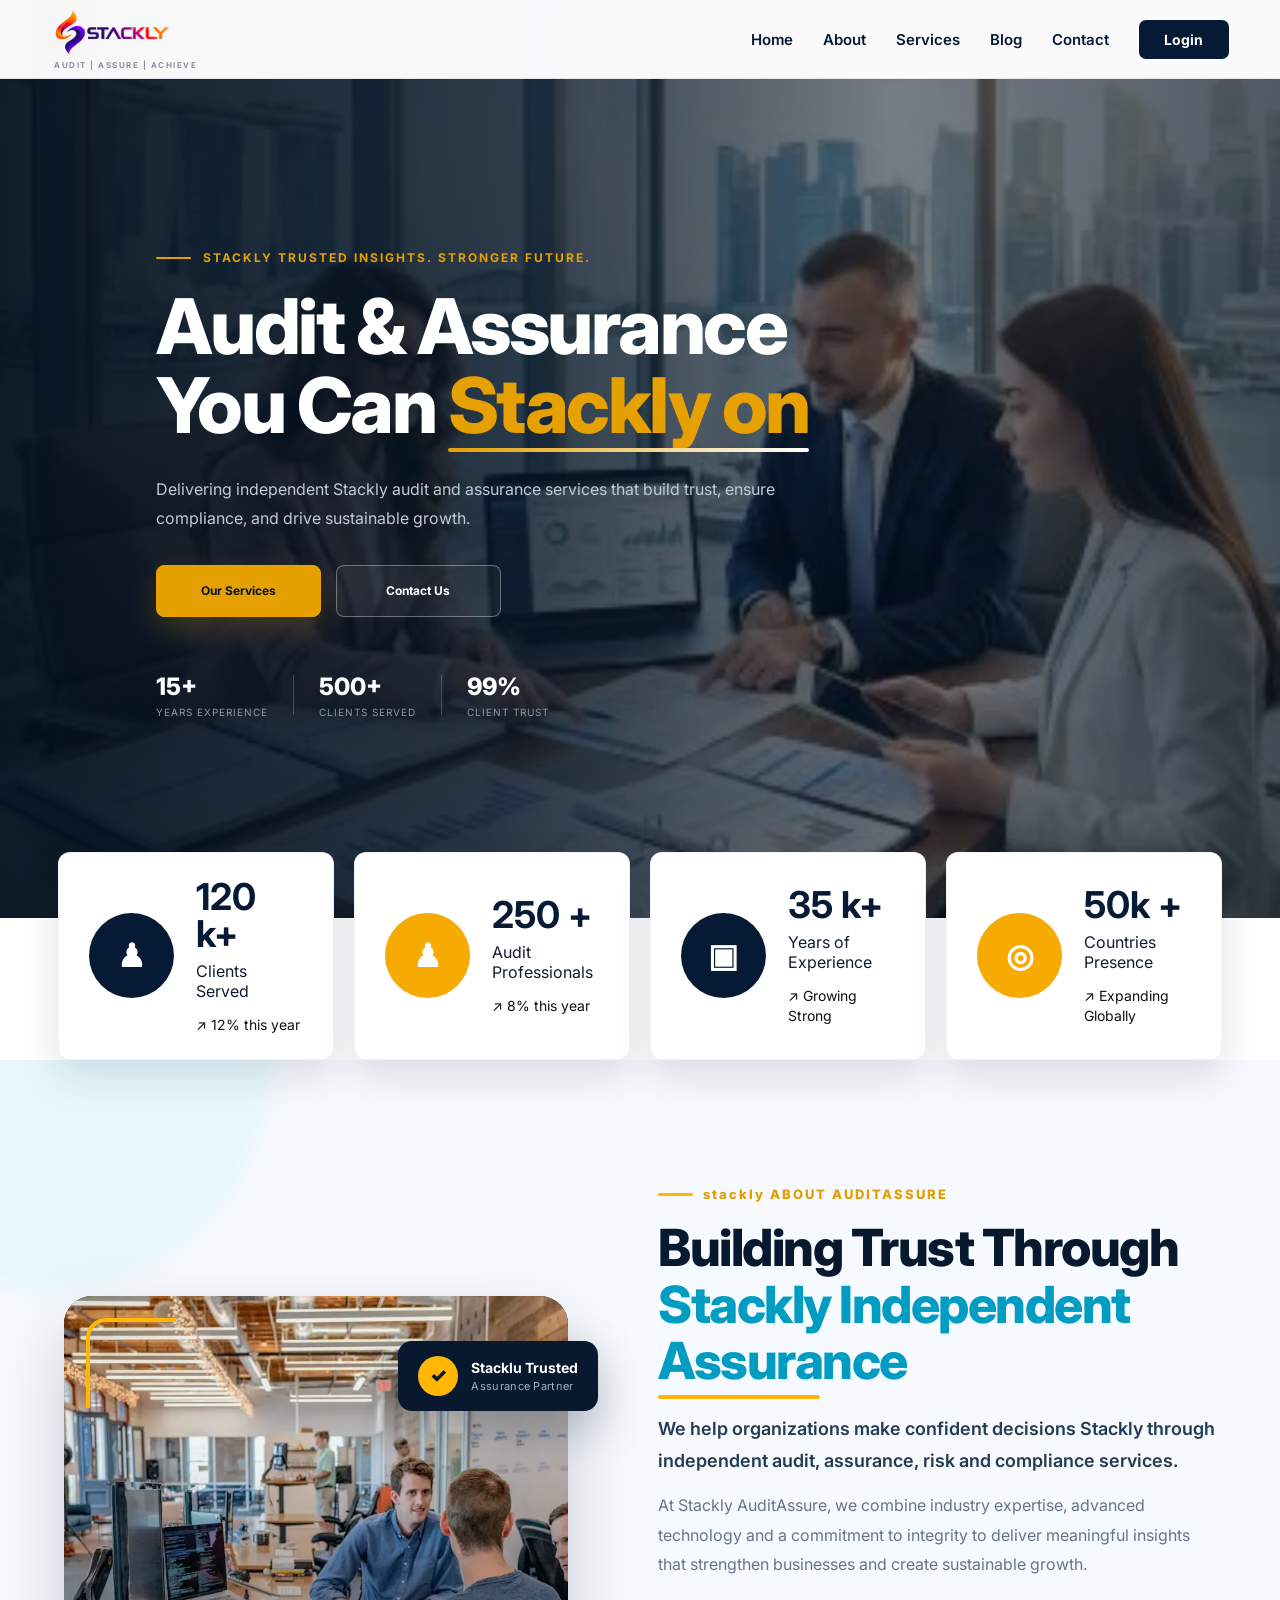
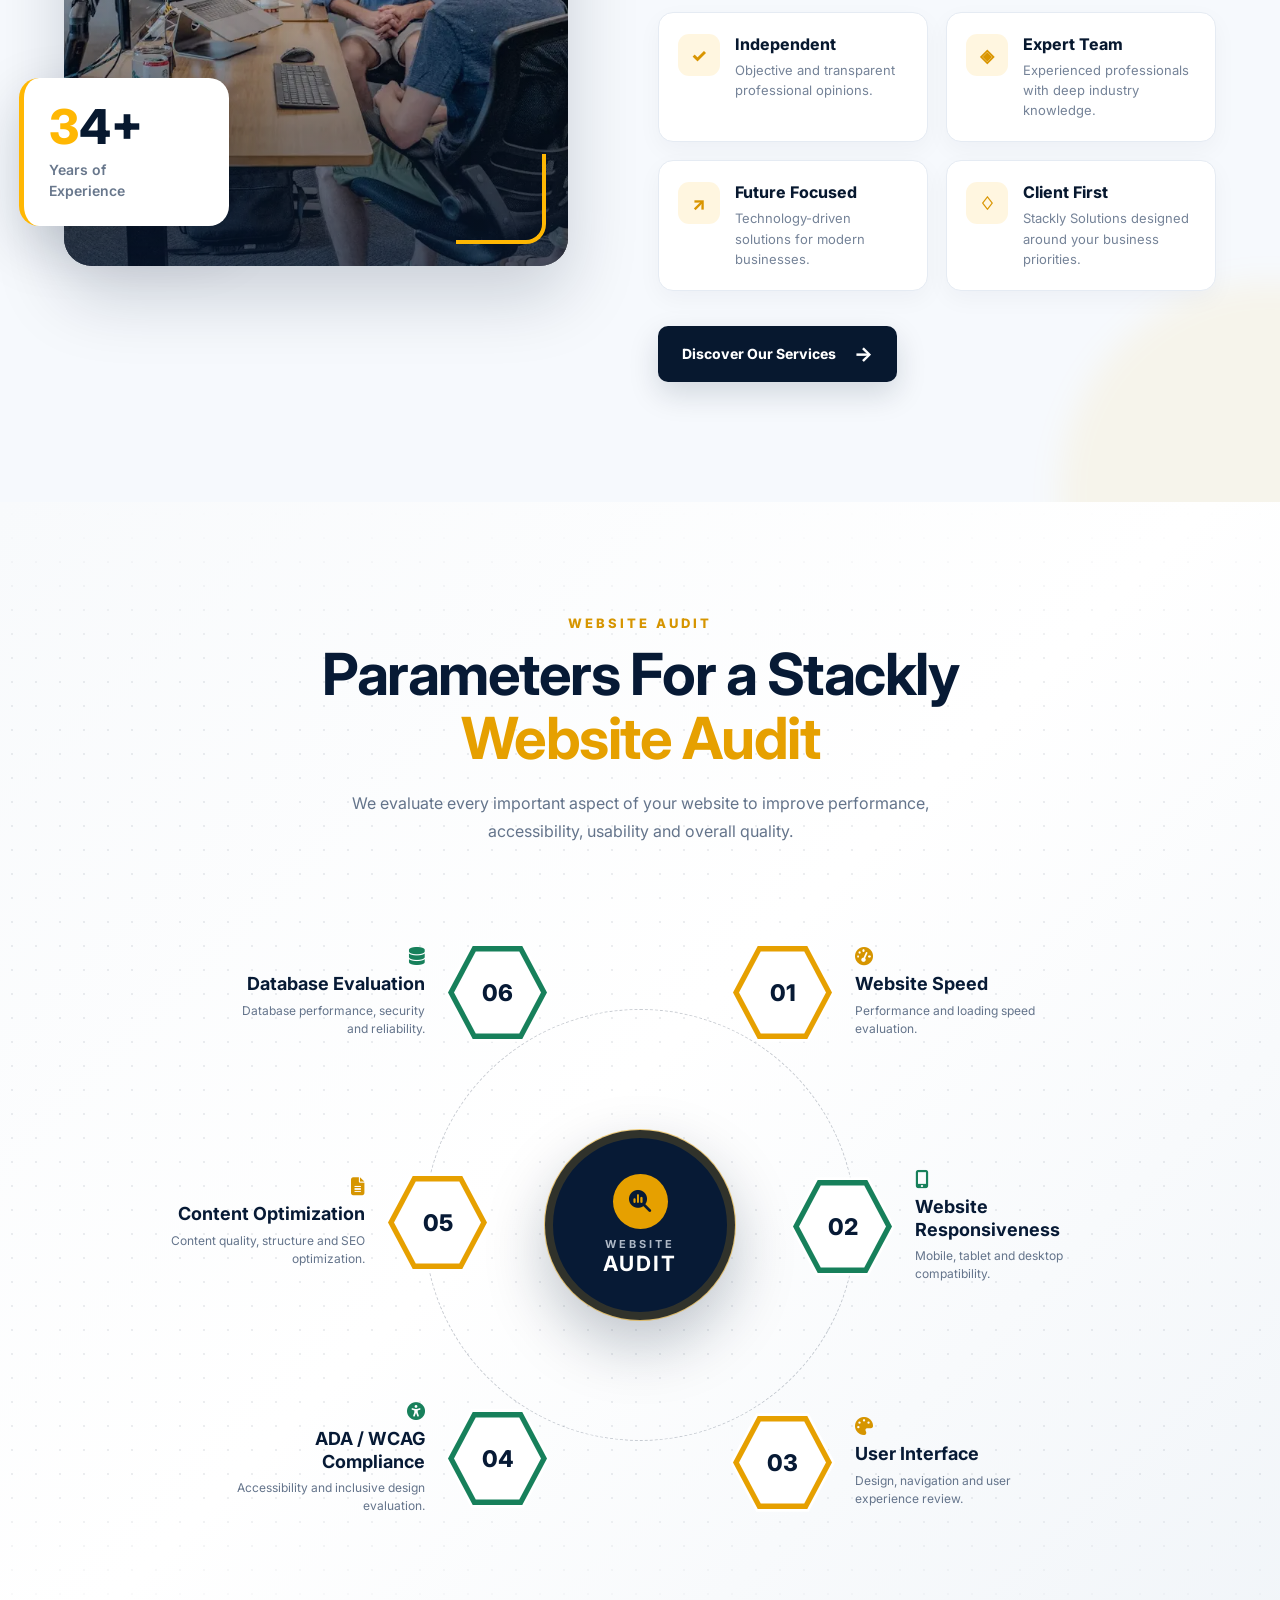
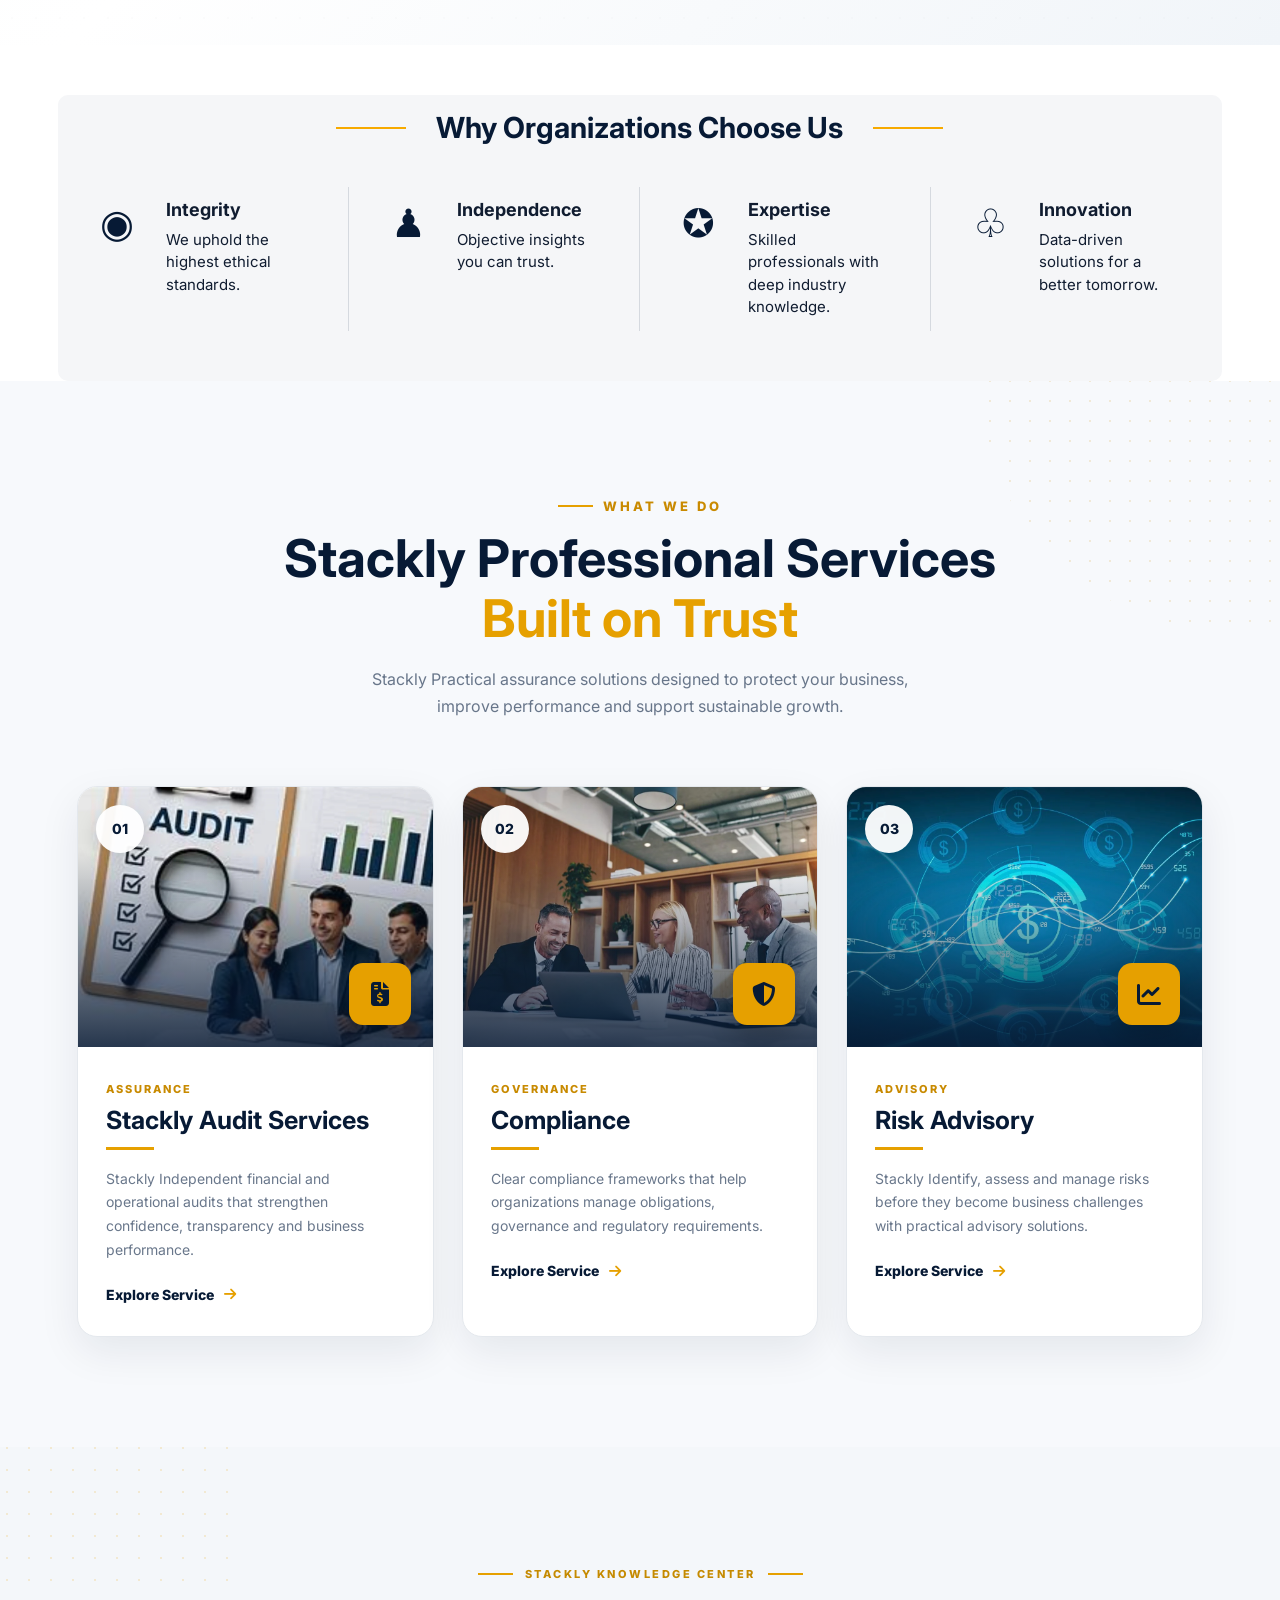
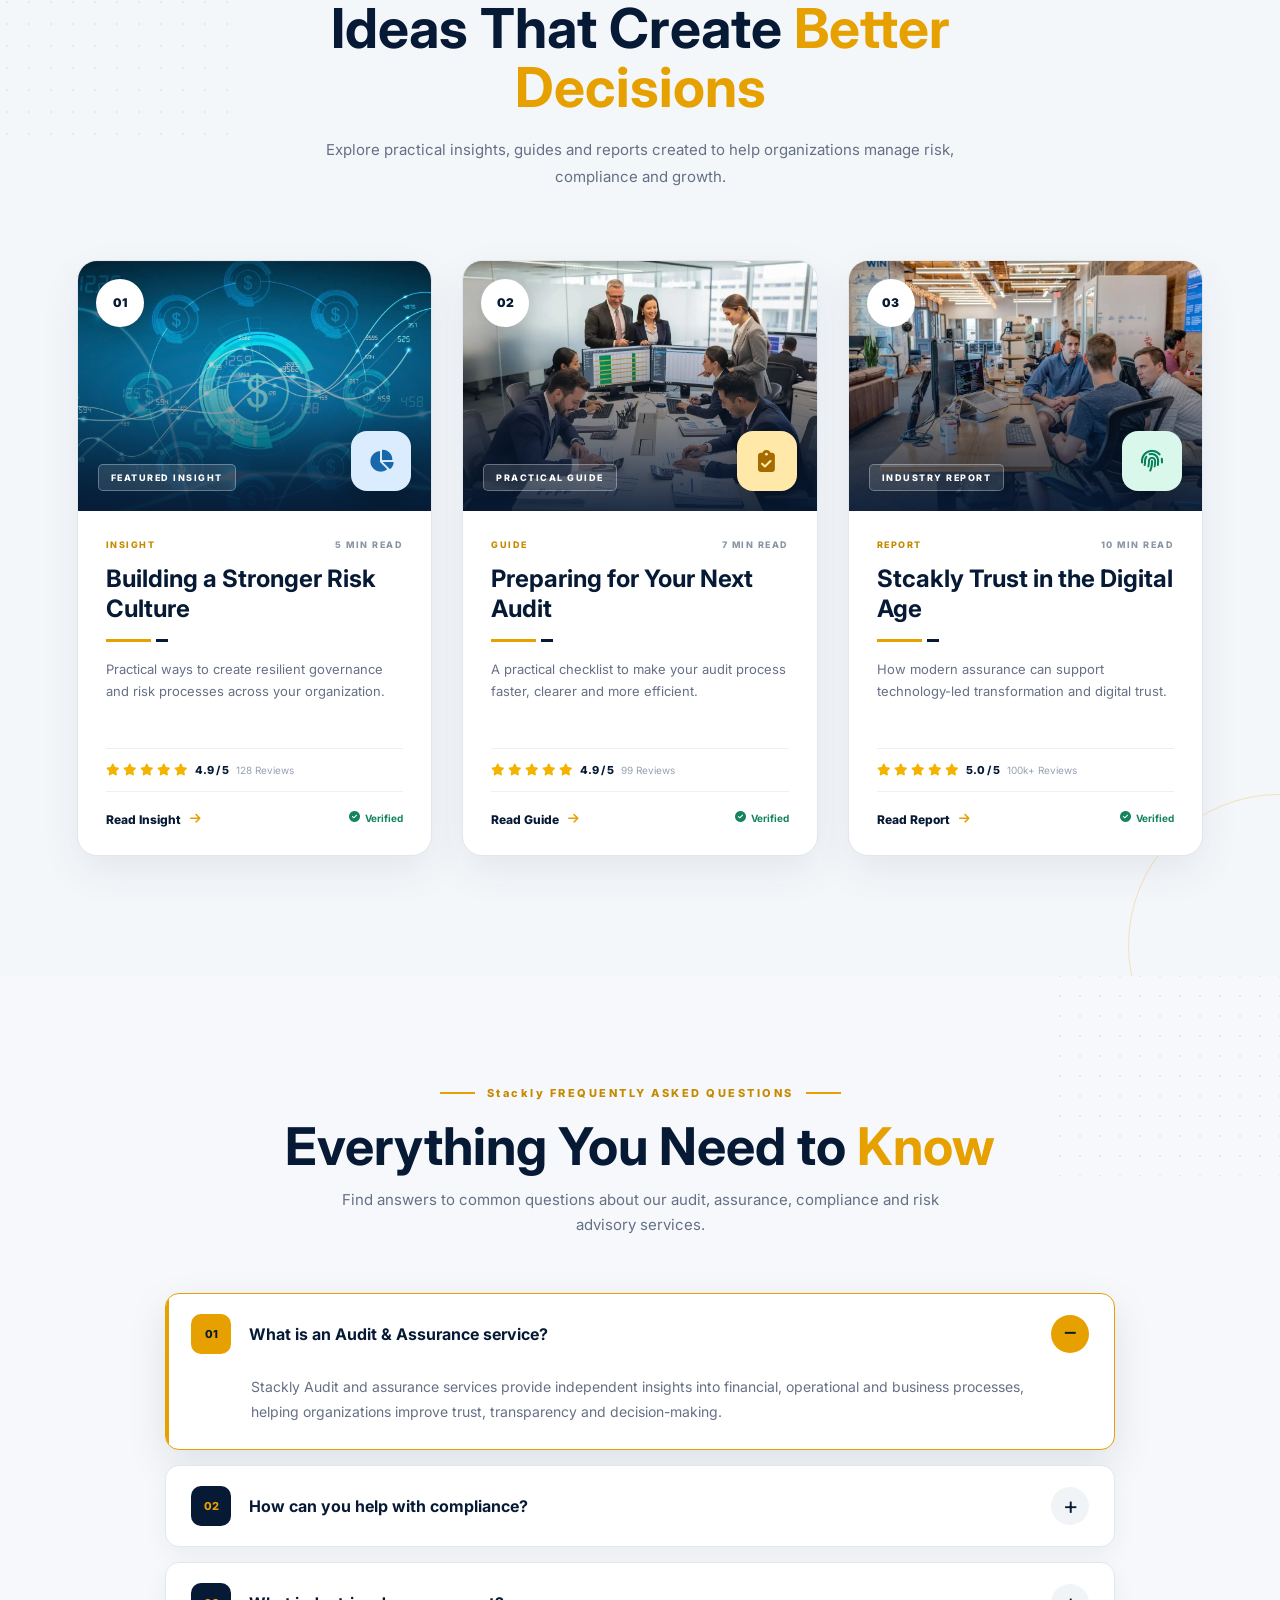
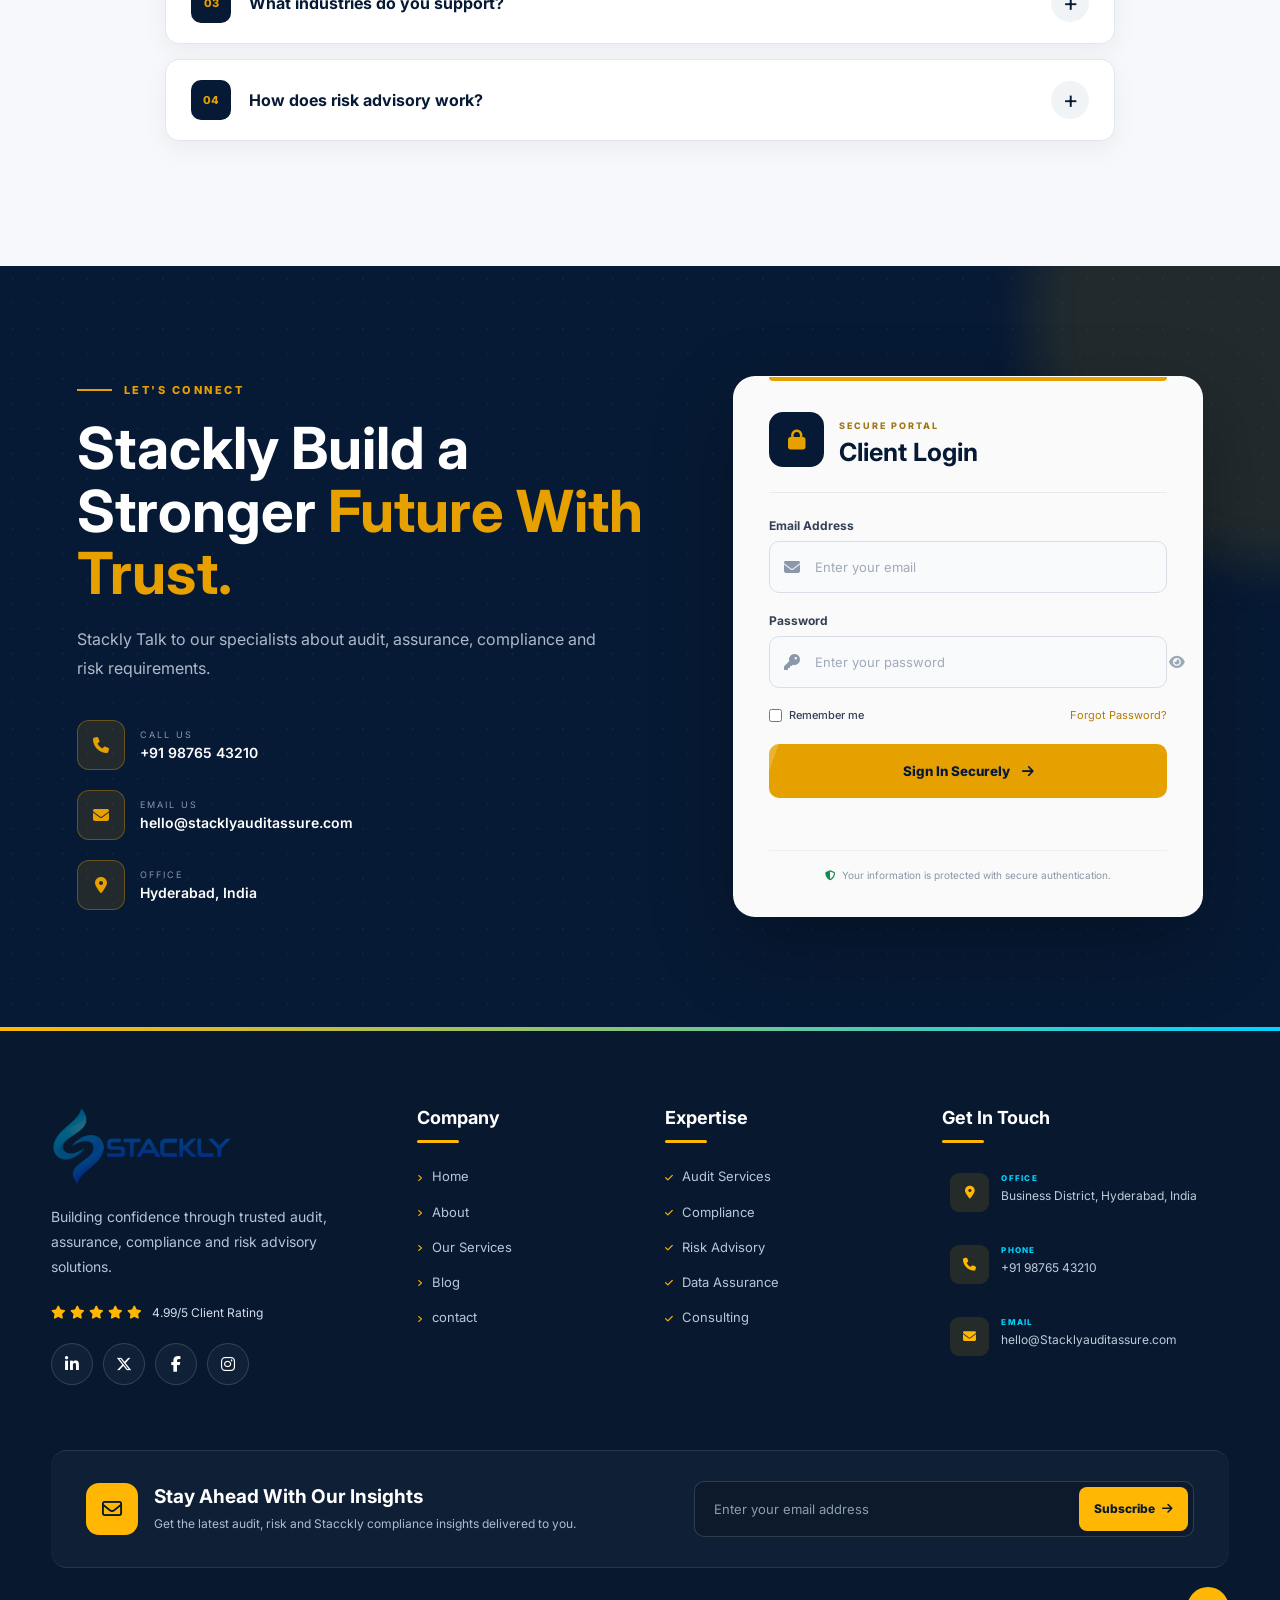
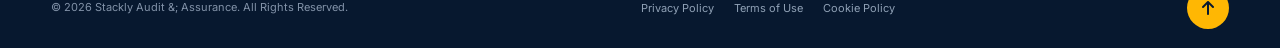
==== commit e80fe65d: "Add files via upload" ====
--- a/index.html
+++ b/index.html
@@ -1990,21 +1990,21 @@
             <ul>
 
                 <li>
-                    <a href="services.html#audit">
+                    <a href="404.html">
                         <i class="fa-solid fa-check"></i>
                         <span>Audit Services</span>
                     </a>
                 </li>
 
                 <li>
-                    <a href="about.html">
+                    <a href="404.html">
                         <i class="fa-solid fa-check"></i>
                         <span>Compliance</span>
                     </a>
                 </li>
 
                 <li>
-                    <a href="services.html">
+                    <a href="404.html">
                         <i class="fa-solid fa-check"></i>
                         <span>Risk Advisory</span>
                     </a>
@@ -2018,7 +2018,7 @@
                 </li>
 
                 <li>
-                    <a href="contact.html">
+                    <a href="404.html">
                         <i class="fa-solid fa-check"></i>
                         <span>Consulting</span>
                     </a>
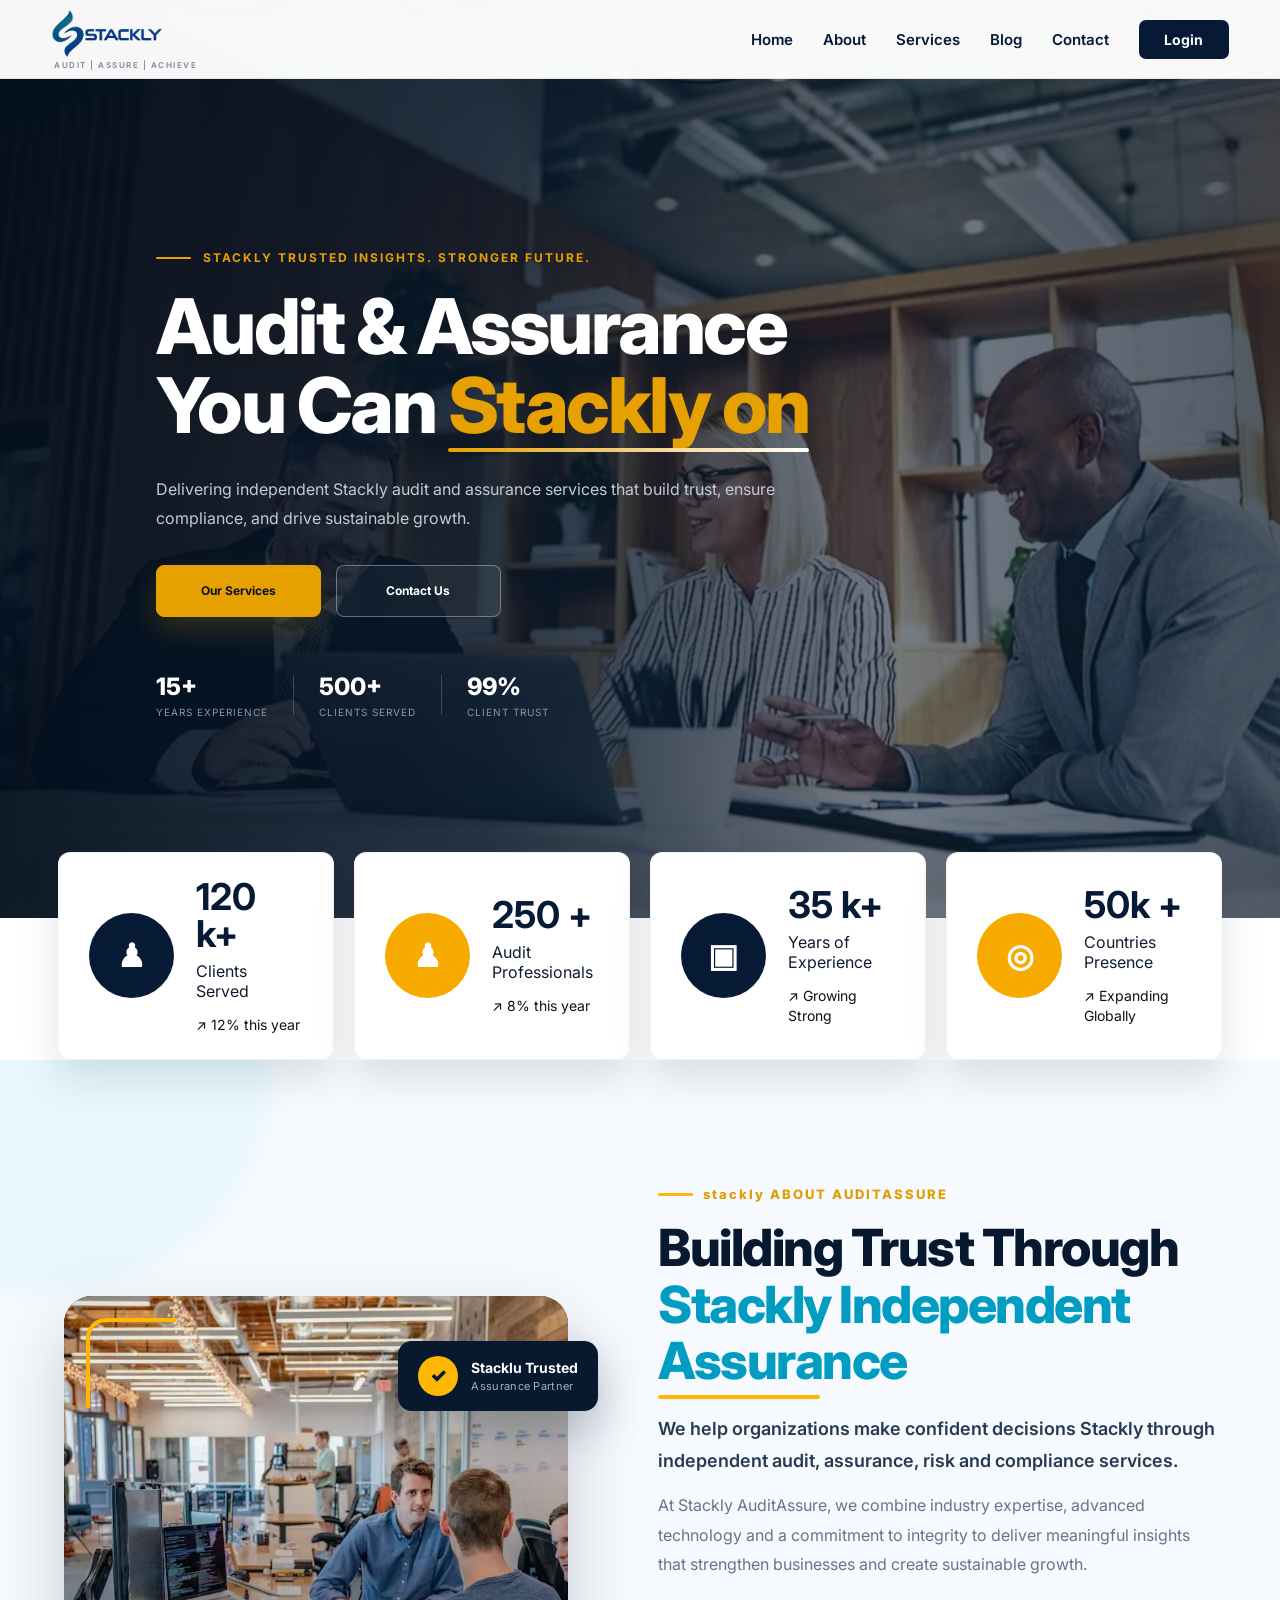
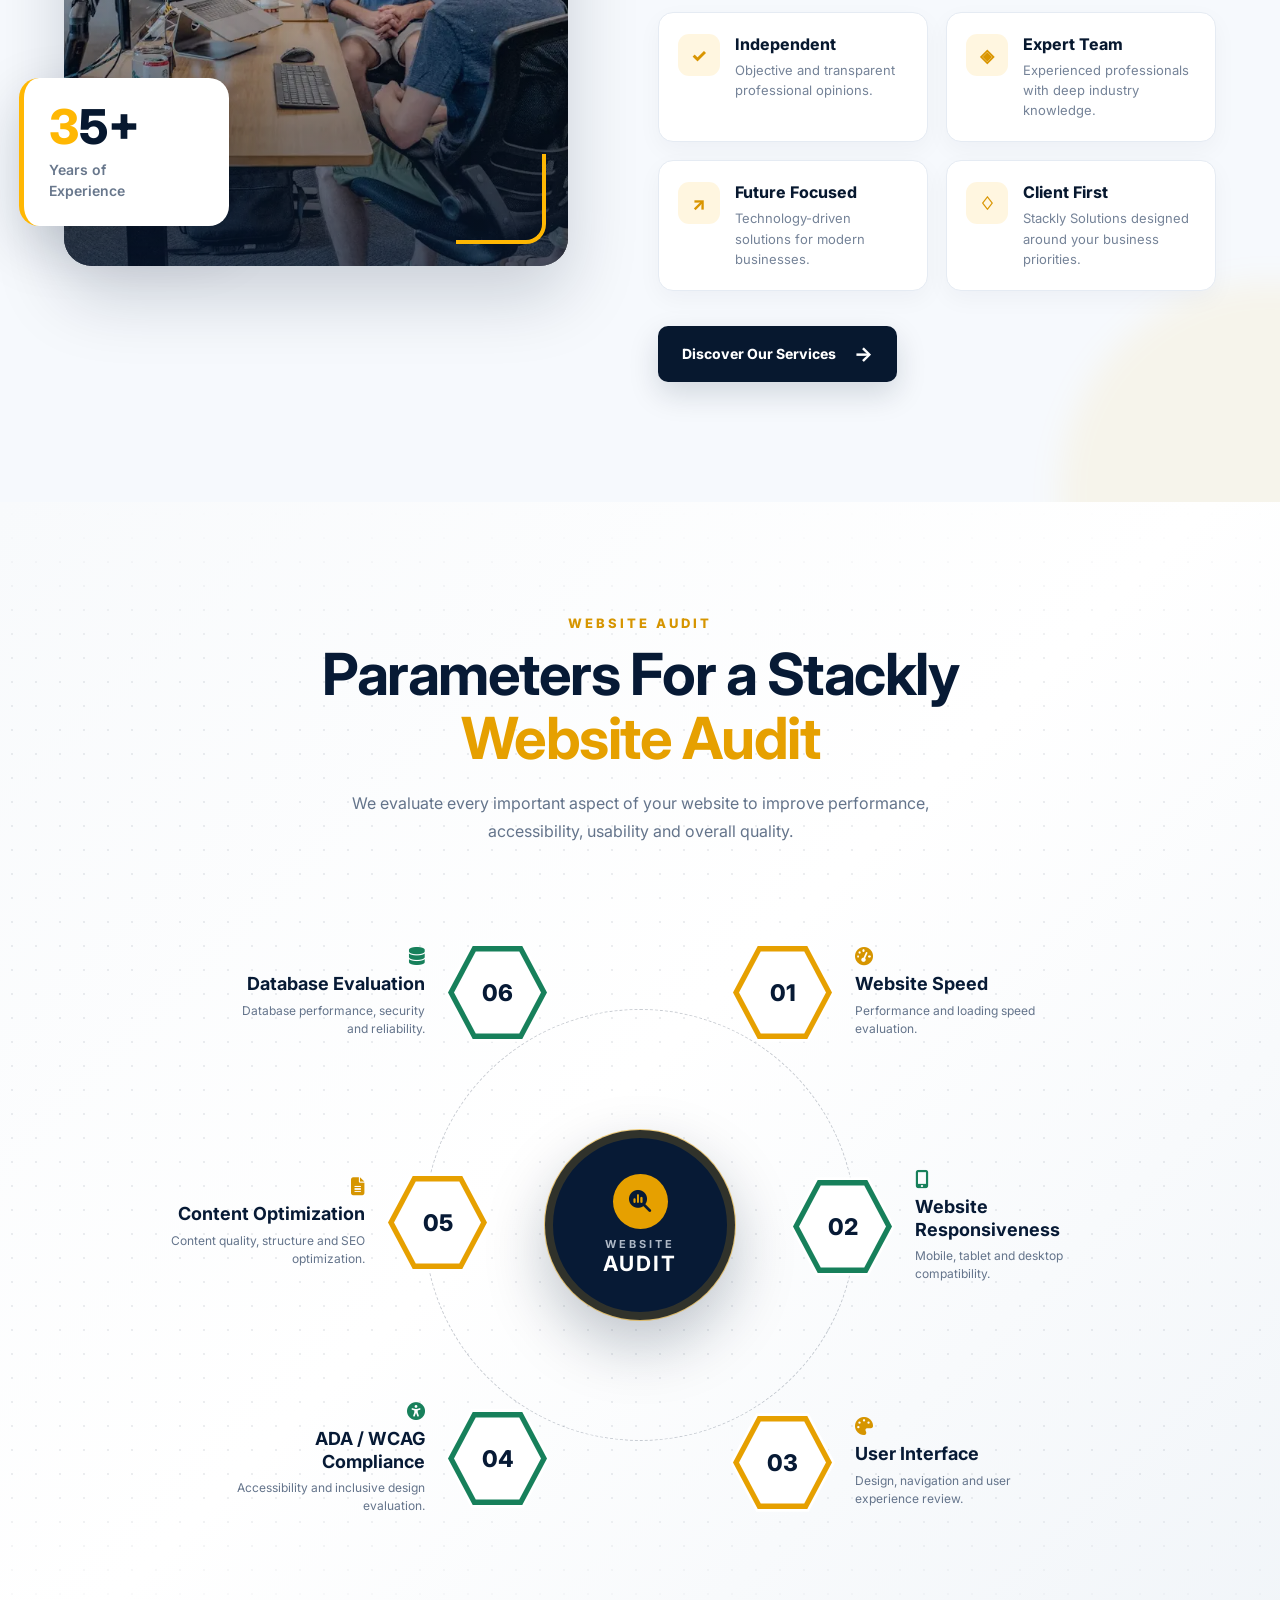
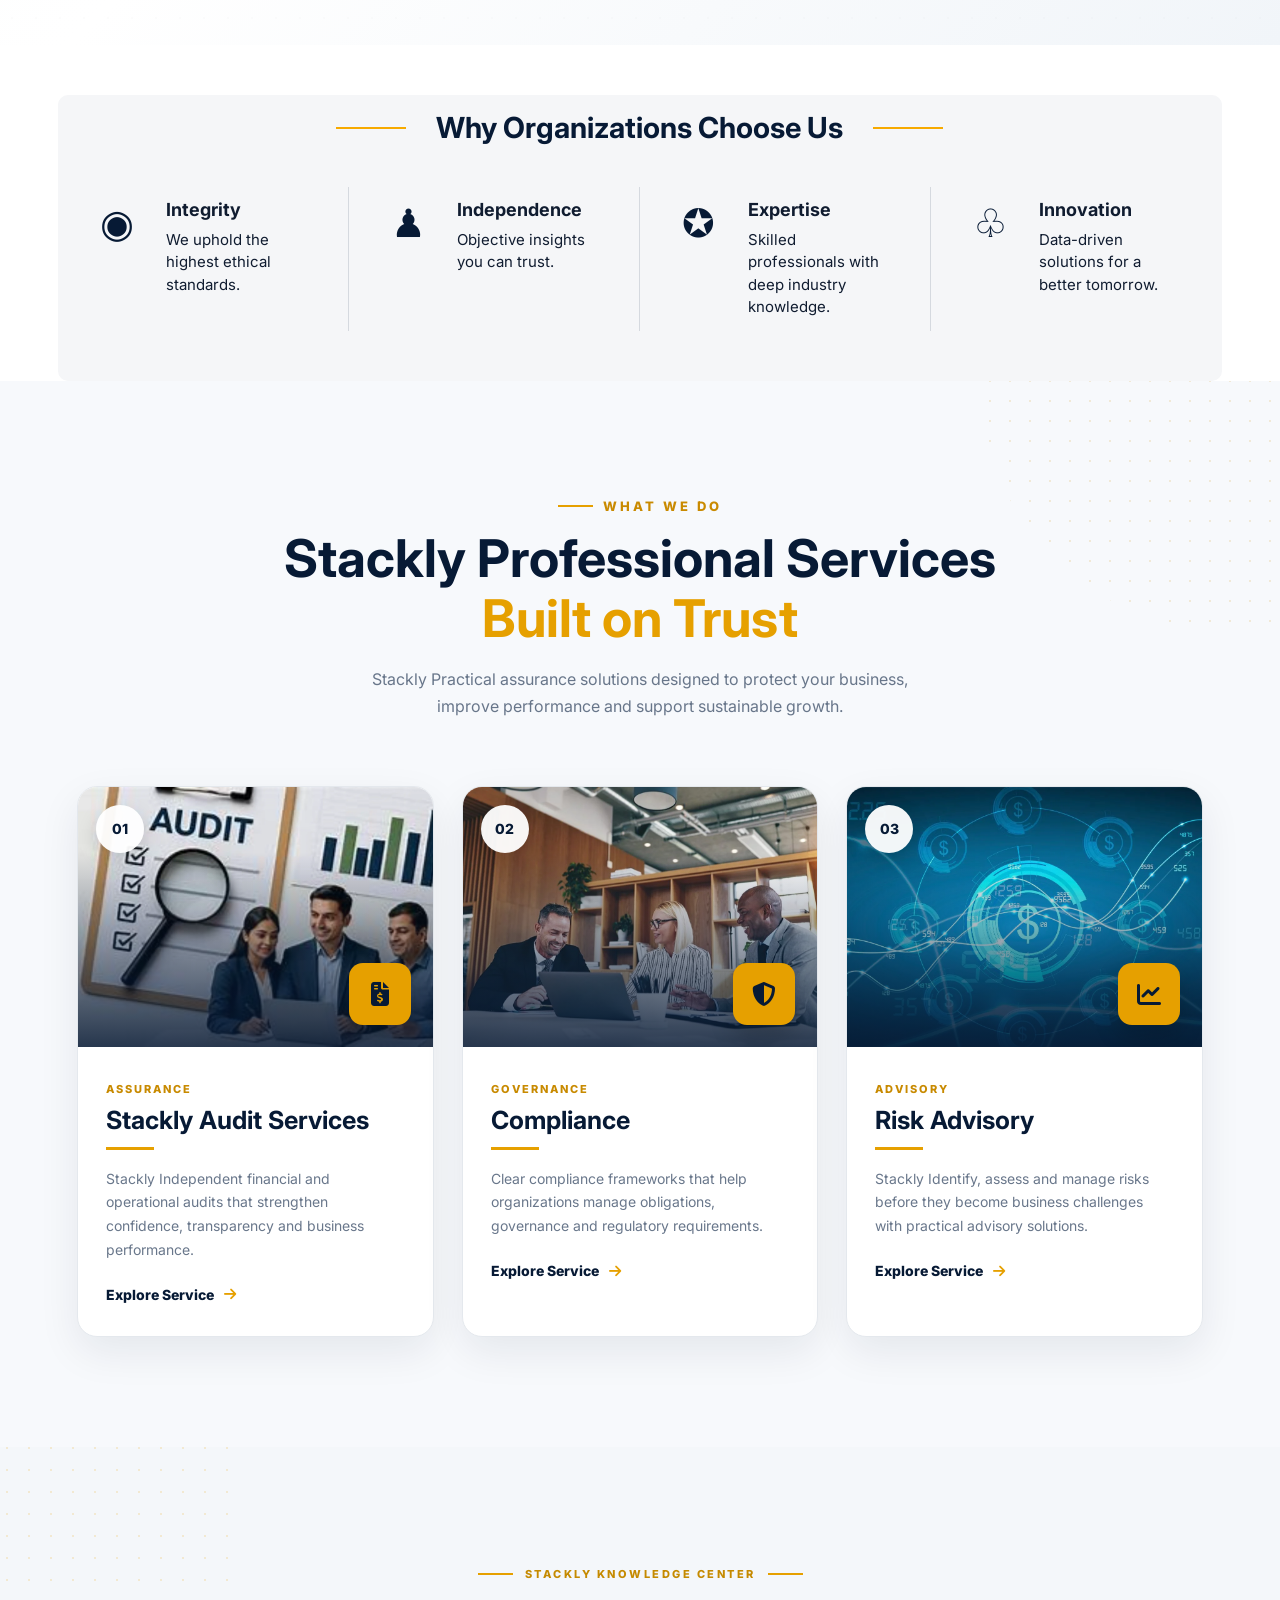
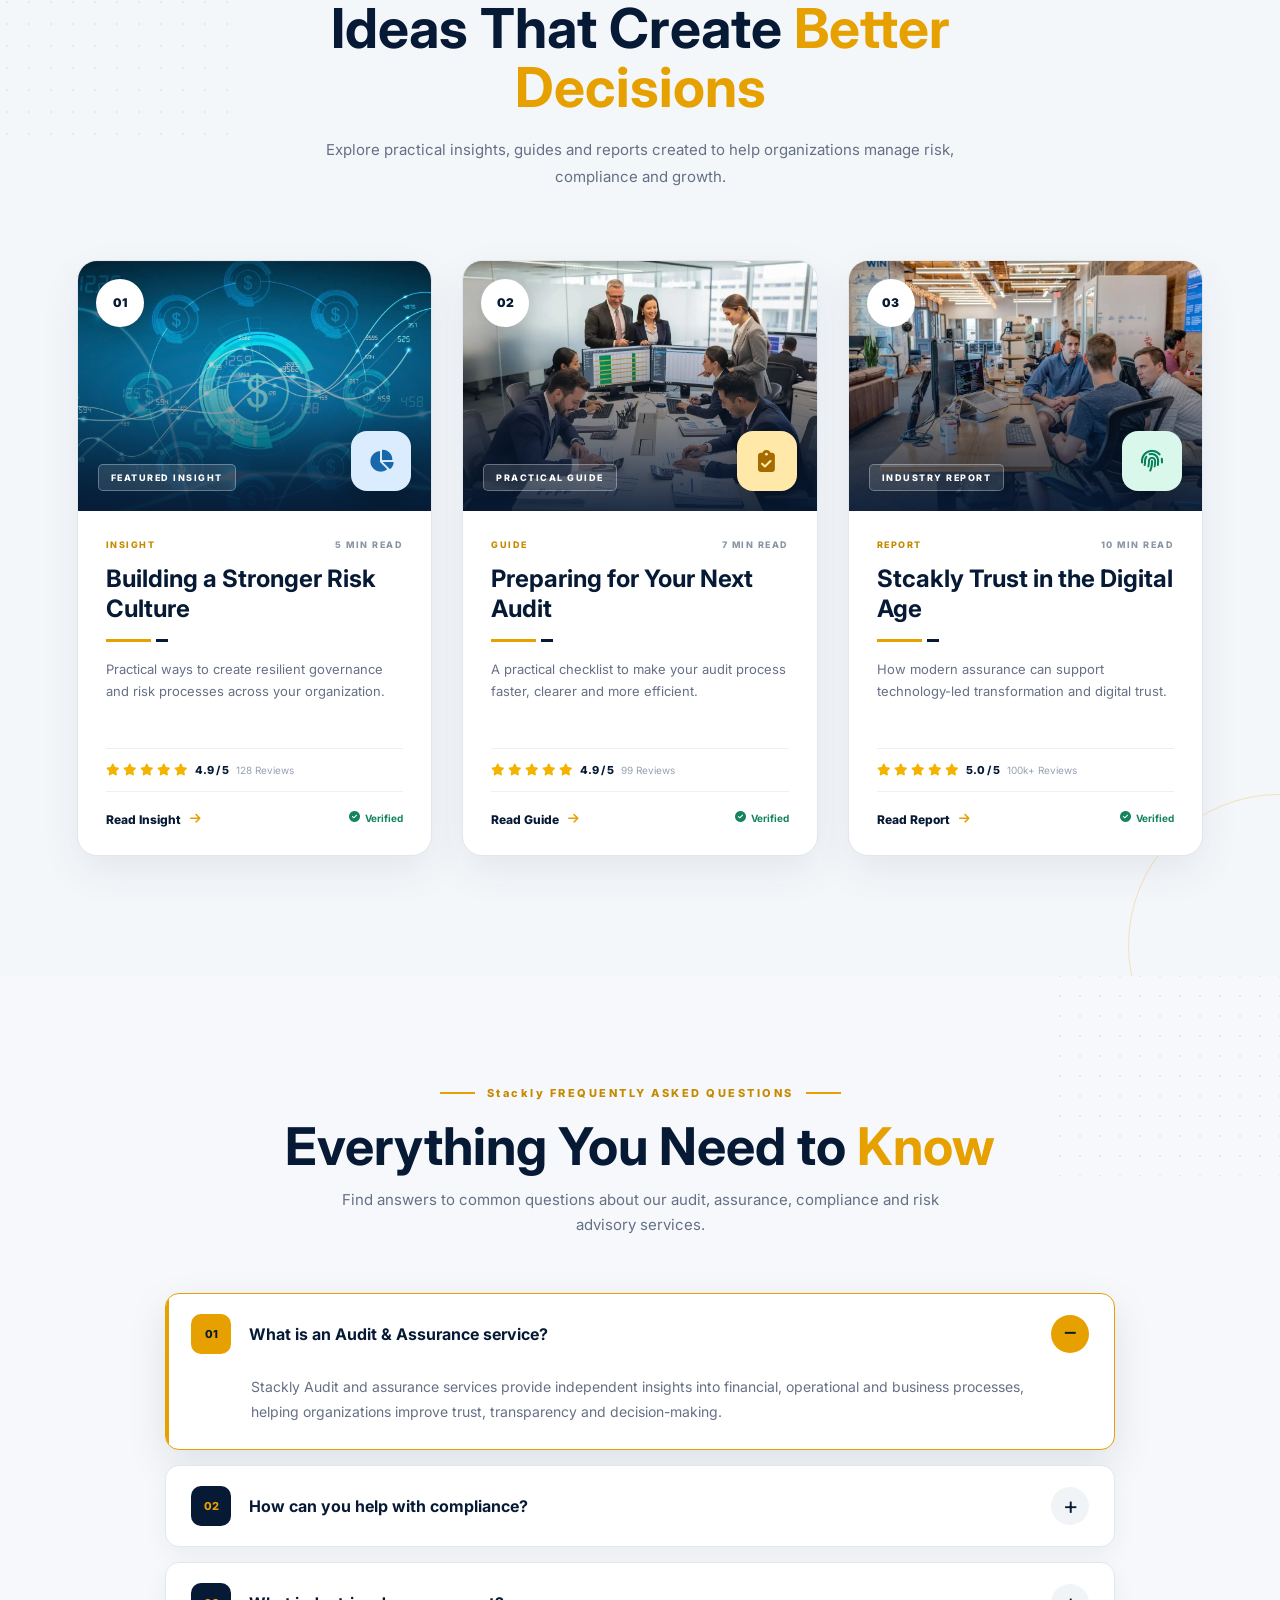
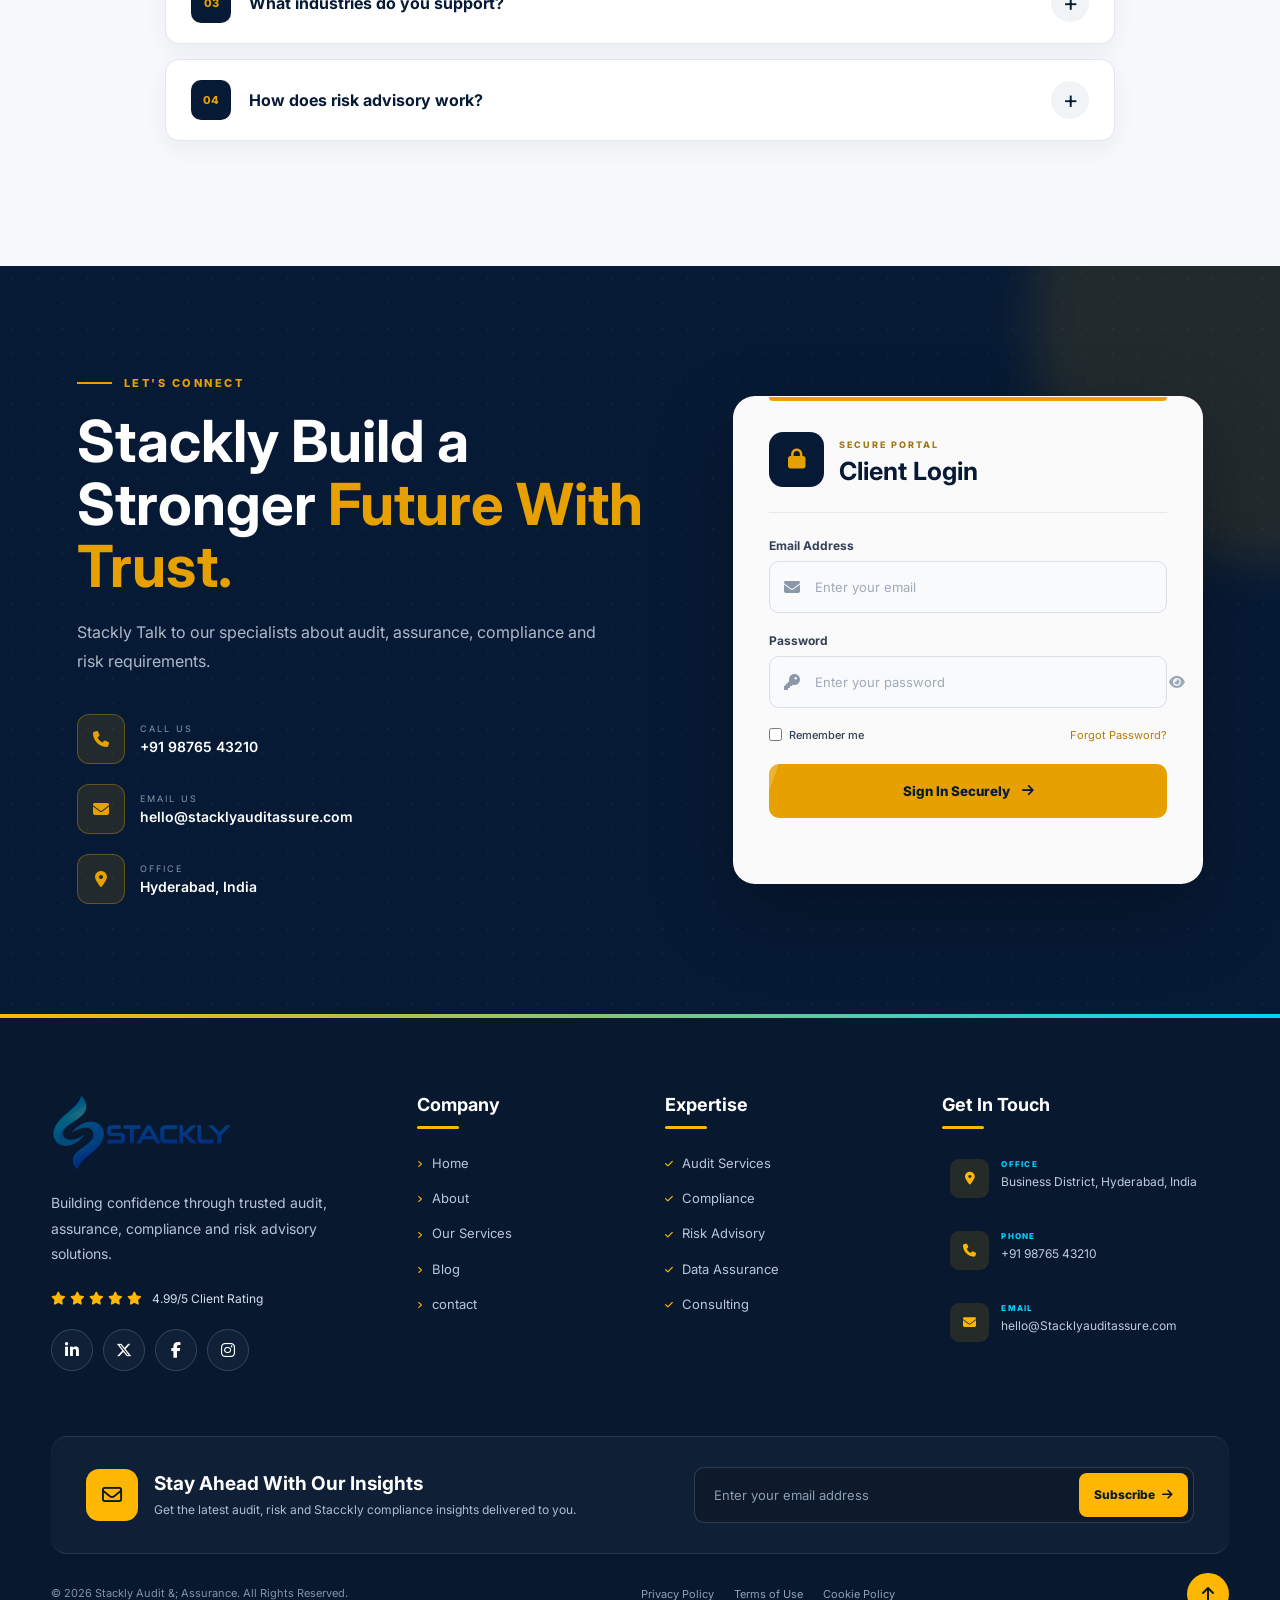
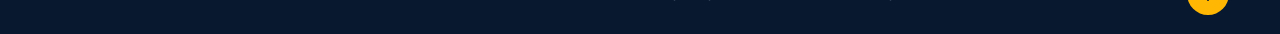
==== commit b4ac8d0a: "Add files via upload" ====
--- a/index.html
+++ b/index.html
@@ -73,7 +73,7 @@
 
             <img
                 class="brand-logo"
-                src="./assets/img-19.webp"
+                src="./assets/img-20.webp"
                 alt=""
             >
 
@@ -152,7 +152,7 @@
 
     <!-- BACKGROUND IMAGE -->
     <img
-        src="assets/img-1.webp"
+        src="assets/img-9.webp"
         alt=""
         class="hero-background"
     >
@@ -1717,110 +1717,73 @@
             <div class="login-line"></div>
 
 
-            <form id="loginForm"
-                  class="modern-login-form">
-
-
-                <label>
-                    Email Address
-                </label>
-
-                <div class="input-box">
-
-                    <i class="fa-solid fa-envelope"></i>
-
-                    <input
-                        type="email"
-                        id="email"
-                        placeholder="Enter your email"
-                        required
-                    >
-
-                </div>
-
-
-                <label>
-                    Password
-                </label>
-                    <div class="input-box">
-
-    <i class="fa-solid fa-key"></i>
-
-    <input
-        type="password"
-        id="password"
-        name="password"
-        placeholder="Enter your password"
-        required
+    <form id="loginForm" class="modern-login-form">
+
+    <label>Email Address</label>
+
+    <div class="input-box">
+        <i class="fa-solid fa-envelope"></i>
+
+        <input
+            type="email"
+            id="email"
+            placeholder="Enter your email"
+            required
+        >
+    </div>
+
+
+    <label>Password</label>
+
+    <div class="input-box">
+        <i class="fa-solid fa-key"></i>
+
+        <input
+            type="password"
+            id="password"
+            name="password"
+            placeholder="Enter your password"
+            required
+        >
+
+        <button
+            type="button"
+            class="password-toggle"
+            id="passwordToggle"
+            aria-label="Show password"
+        >
+            <i class="fa-solid fa-eye"></i>
+        </button>
+    </div>
+
+
+    <div class="login-options">
+
+        <label class="remember">
+            <input type="checkbox">
+            <span>Remember me</span>
+        </label>
+
+        <a href="404.html">
+            Forgot Password?
+        </a>
+
+    </div>
+
+
+    <!-- Login Button -->
+    <button
+        type="submit"
+        class="login-submit"
     >
-
-    <button
-        type="button"
-        class="password-toggle"
-        id="passwordToggle"
-        aria-label="Show password"
-    >
-        <i class="fa-solid fa-eye"></i>
+        <span>Sign In Securely</span>
+        <i class="fa-solid fa-arrow-right"></i>
     </button>
 
-                </div>
-
-
-                <div class="login-options">
-
-                    <label class="remember">
-
-                        <input
-                            type="checkbox"
-                        >
-
-                        <span>
-                            Remember me
-                        </span>
-
-                    </label>
-
-                    <a href="404.html">
-                        Forgot Password?
-                    </a>
-
-                </div>
-<button
-    type="button"
-    class="login-submit"
-    onclick="window.location.href='404.html'"
->
-    <span>
-        Sign In Securely
-    </span>
-
-    <i class="fa-solid fa-arrow-right"></i>
-</button>
-
-
-                <p
-                    id="loginMessage"
-                    class="login-message"
-                ></p>
-
-
-            </form>
-
-
-            <div class="login-security">
-
-                <i class="fa-solid fa-shield-halved"></i>
-
-                Your information is protected
-                with secure authentication.
-
-            </div>
-
-        </div>
-
-    </div>
-
-</section>
+
+    <p id="loginMessage" class="login-message"></p>
+
+</form>
 
   </main>
   
@@ -2155,28 +2118,26 @@
 
         </div>
 
-
-        <form
-            class="newsletter-form"
-            id="newsletterForm"
-        >
-
-            <input
-                type="email"
-                id="newsletterEmail"
-                placeholder="Enter your email address"
-                required
-            >
-
-         <button
-    type="button"
-    onclick="window.location.href='404.html'"
+<form
+    class="newsletter-form"
+    id="newsletterForm"
 >
-    Subscribe
-    <i class="fa-solid fa-arrow-right"></i>
-</button>
-
-        </form>
+    <input
+        type="email"
+        id="newsletterEmail"
+        placeholder="Enter your email address"
+        required
+    >
+
+    <button
+        type="submit"
+    >
+        Subscribe
+        <i class="fa-solid fa-arrow-right"></i>
+    </button>
+
+    <p id="newsletterMessage"></p>
+</form>
 
     </div>
 
--- a/css/style.css
+++ b/css/style.css
@@ -680,7 +680,6 @@
 /* =====================================================
    BACKGROUND IMAGE
 ===================================================== */
-
 .hero-background {
     position: absolute;
     inset: 0;
@@ -693,8 +692,12 @@
 
     z-index: 0;
 
+    filter: none !important;
+
     animation: backgroundZoom 12s ease-in-out infinite alternate;
 }
+
+
 
 
 /* =====================================================
